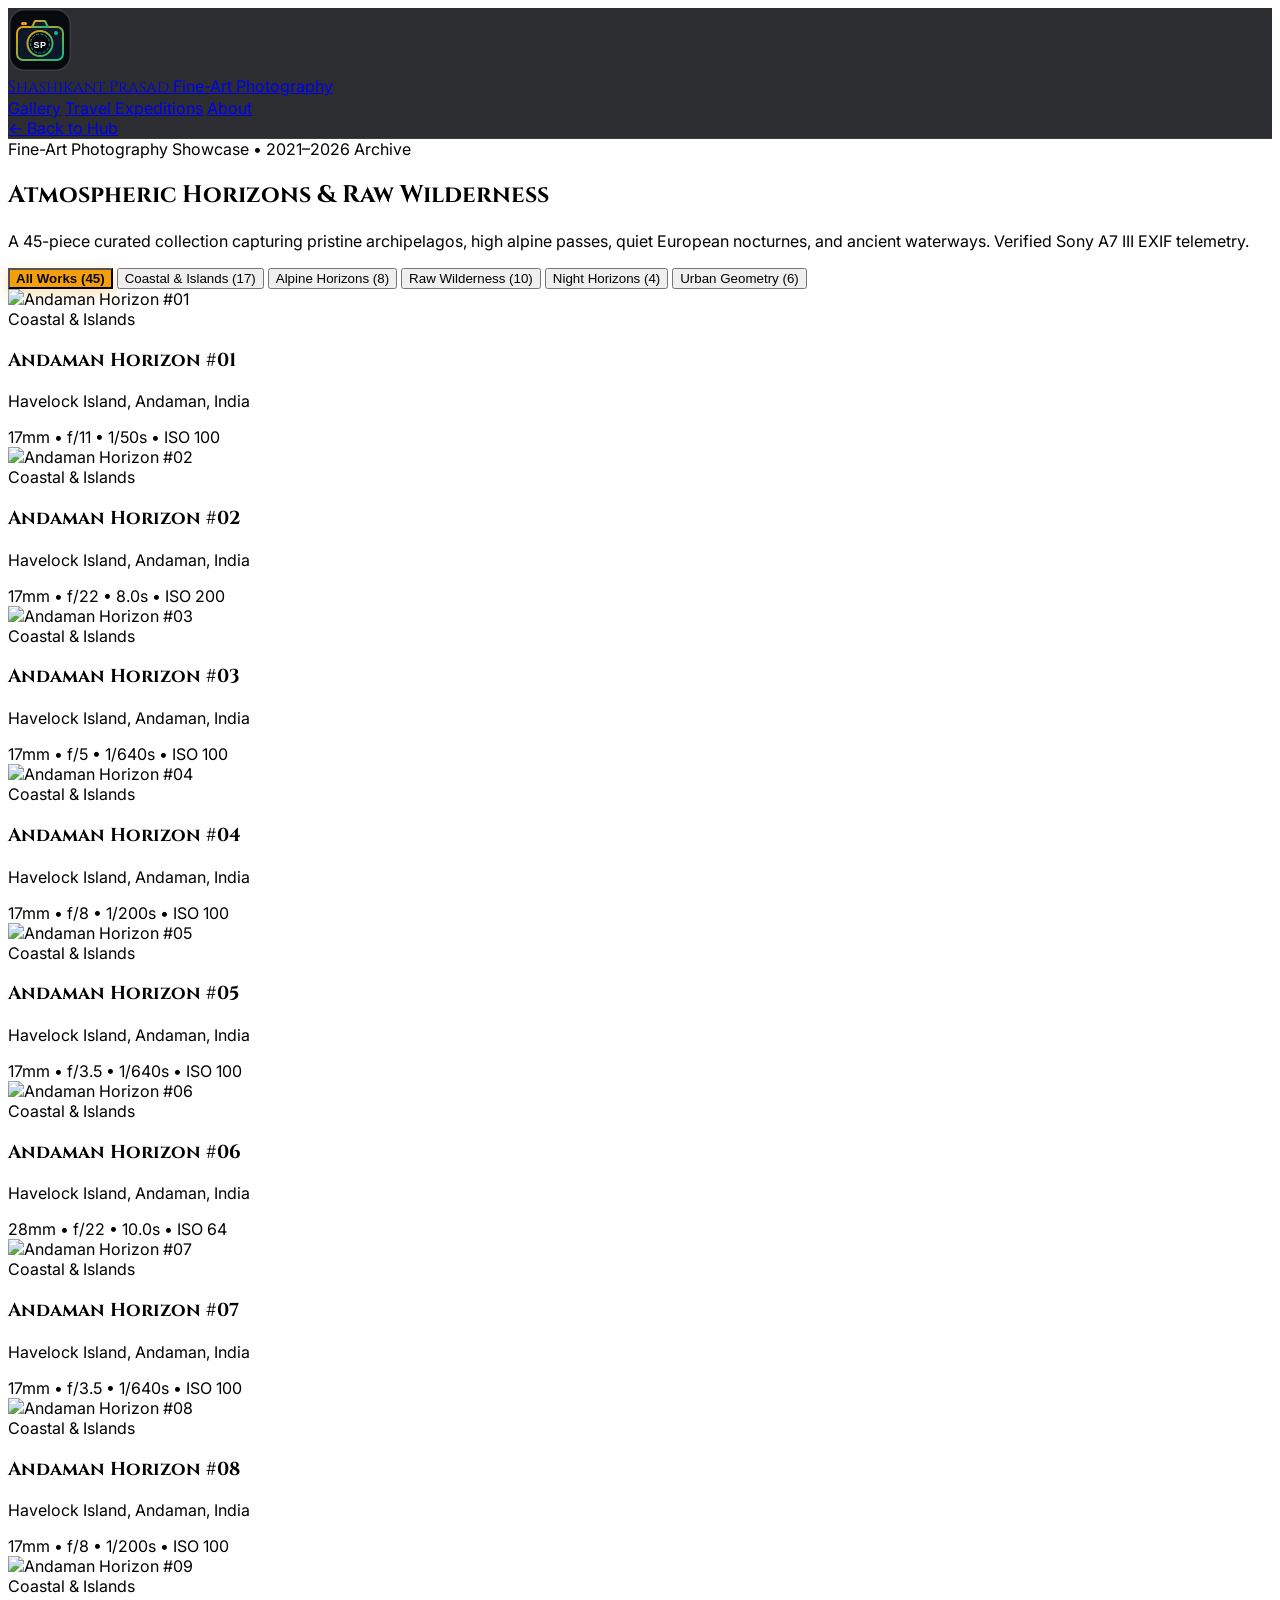
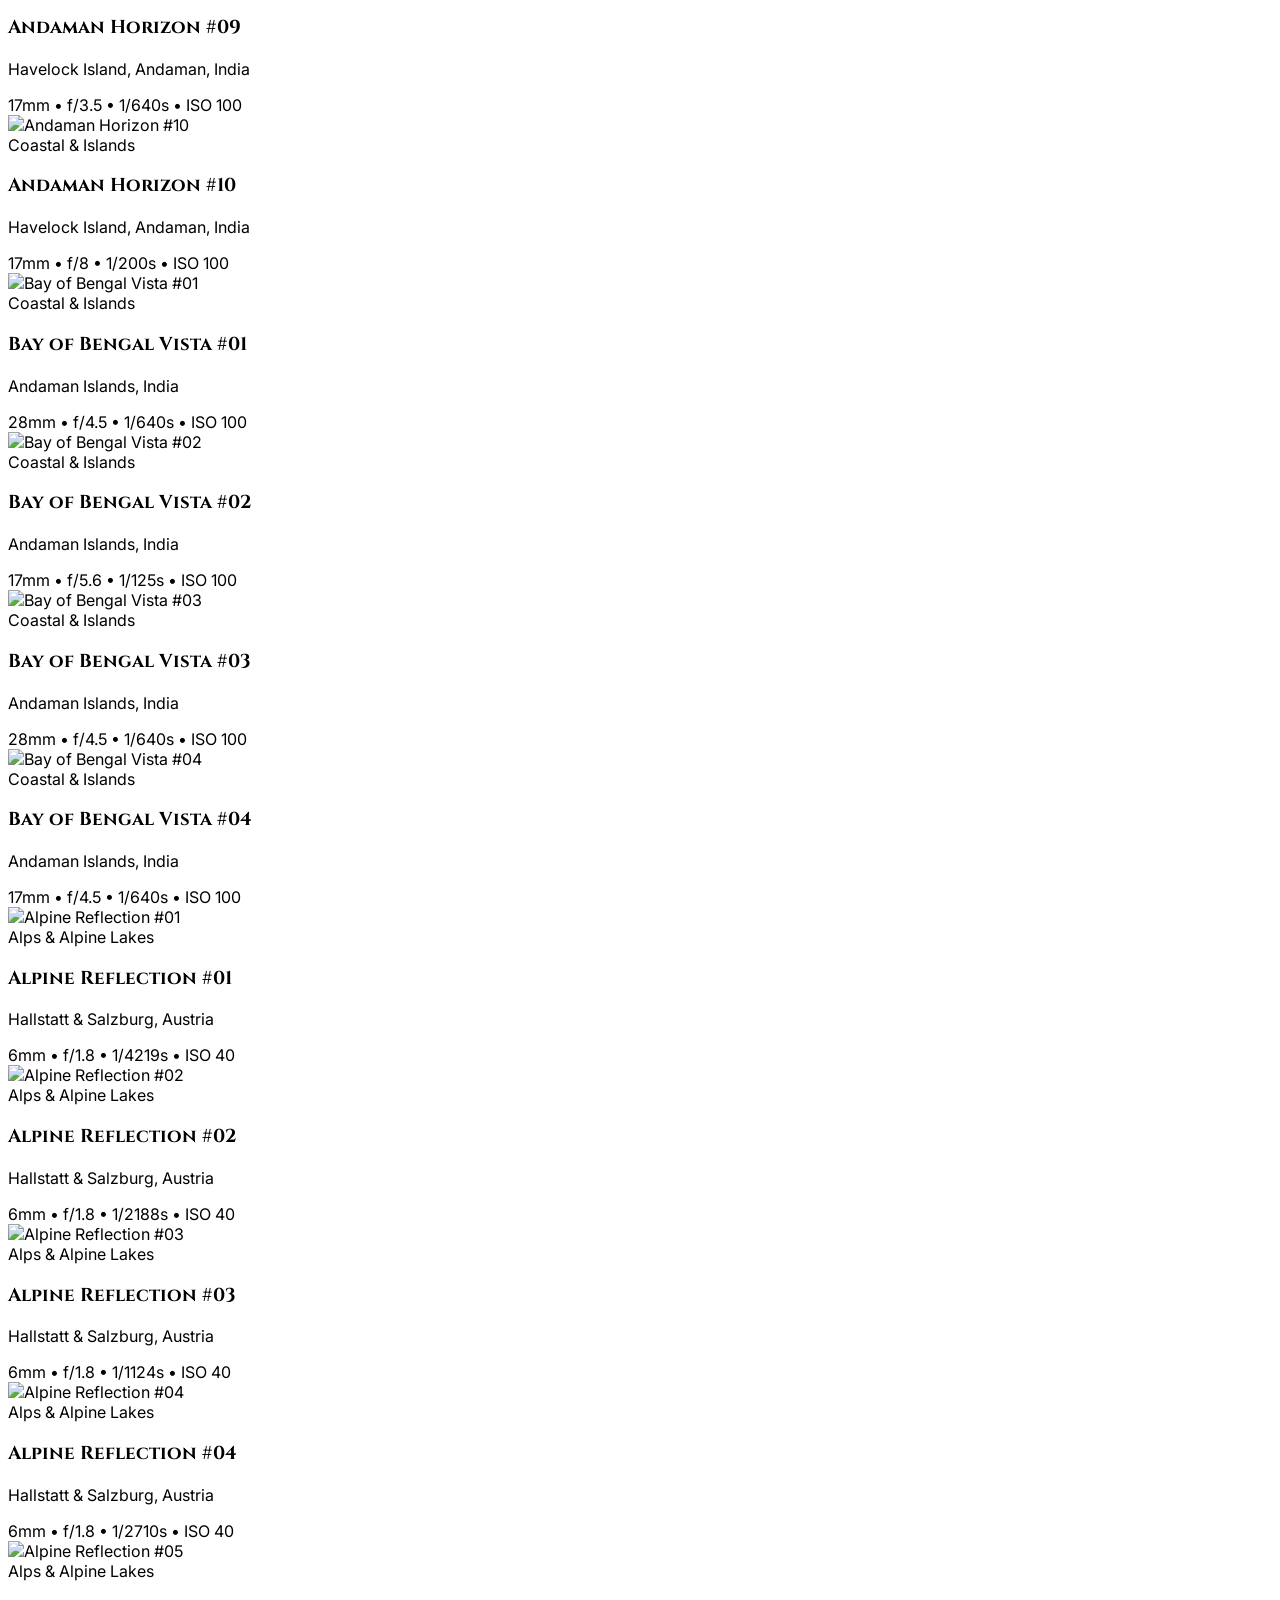
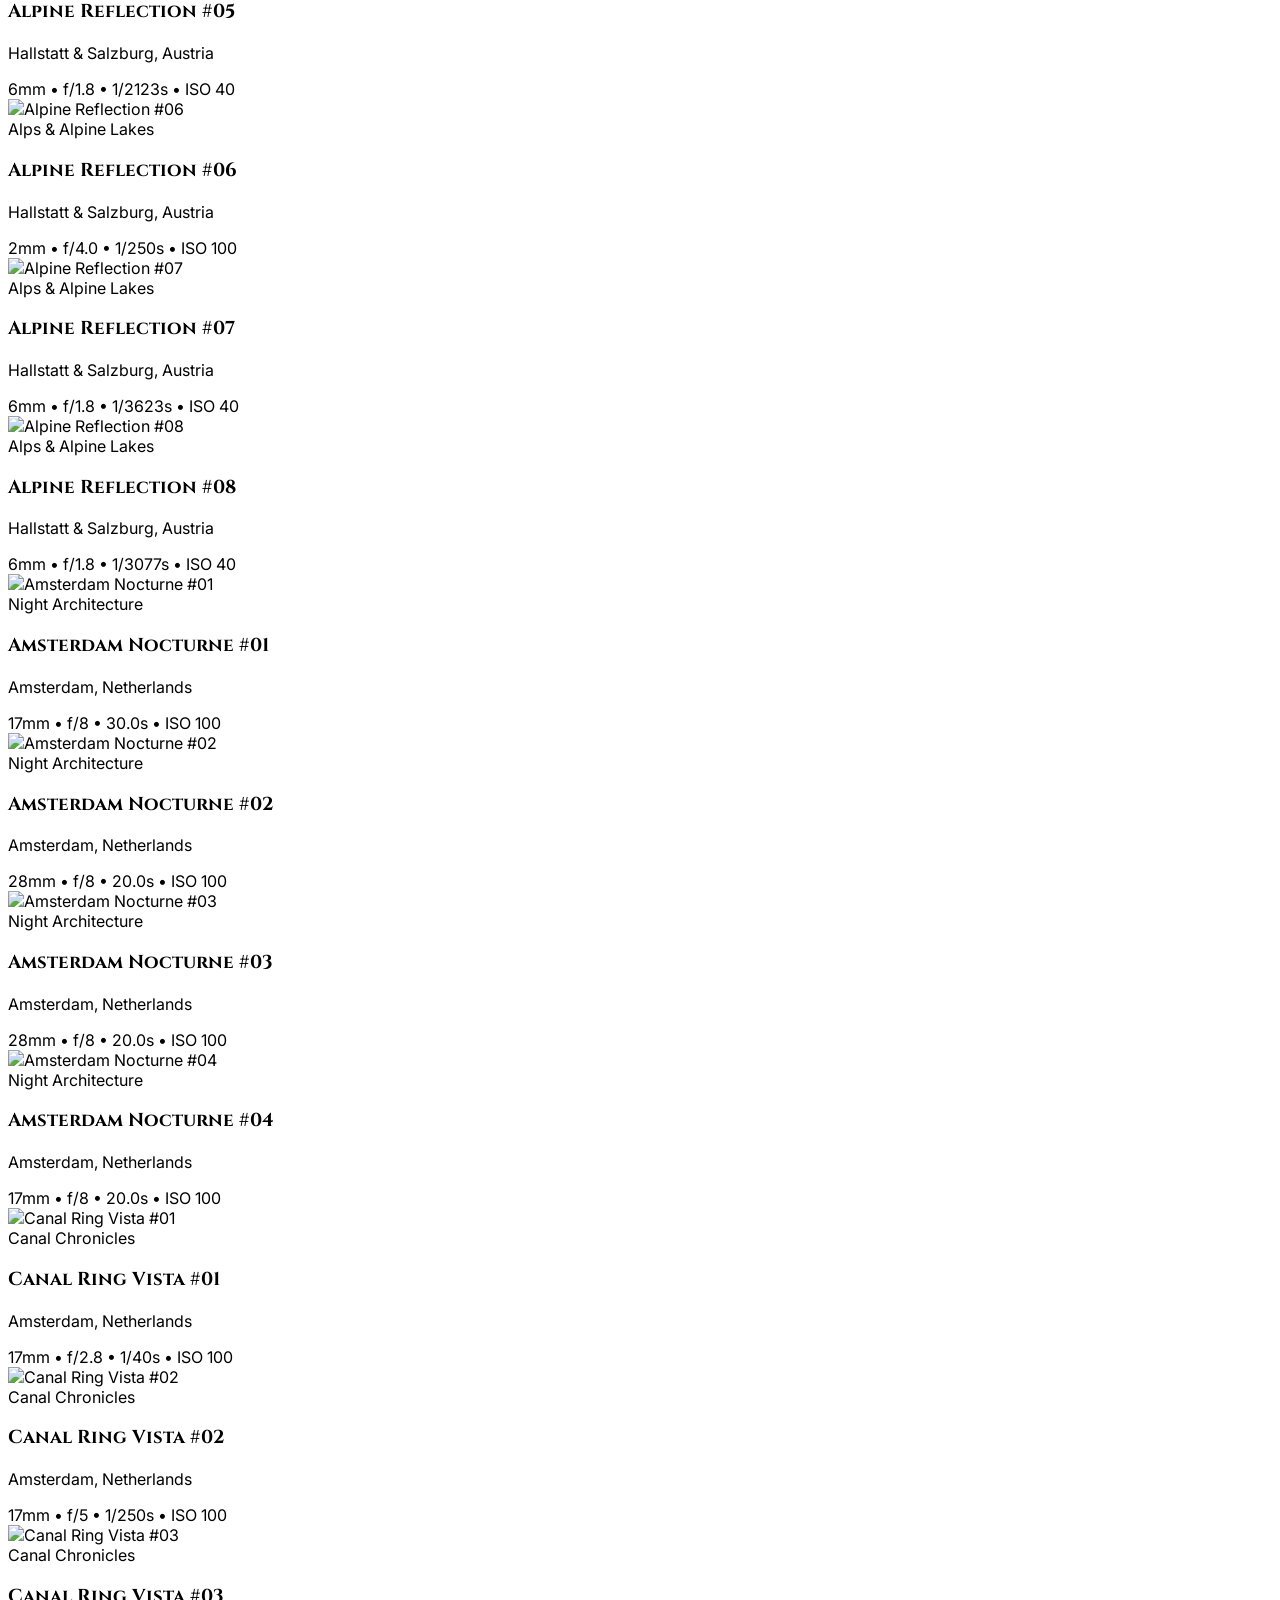
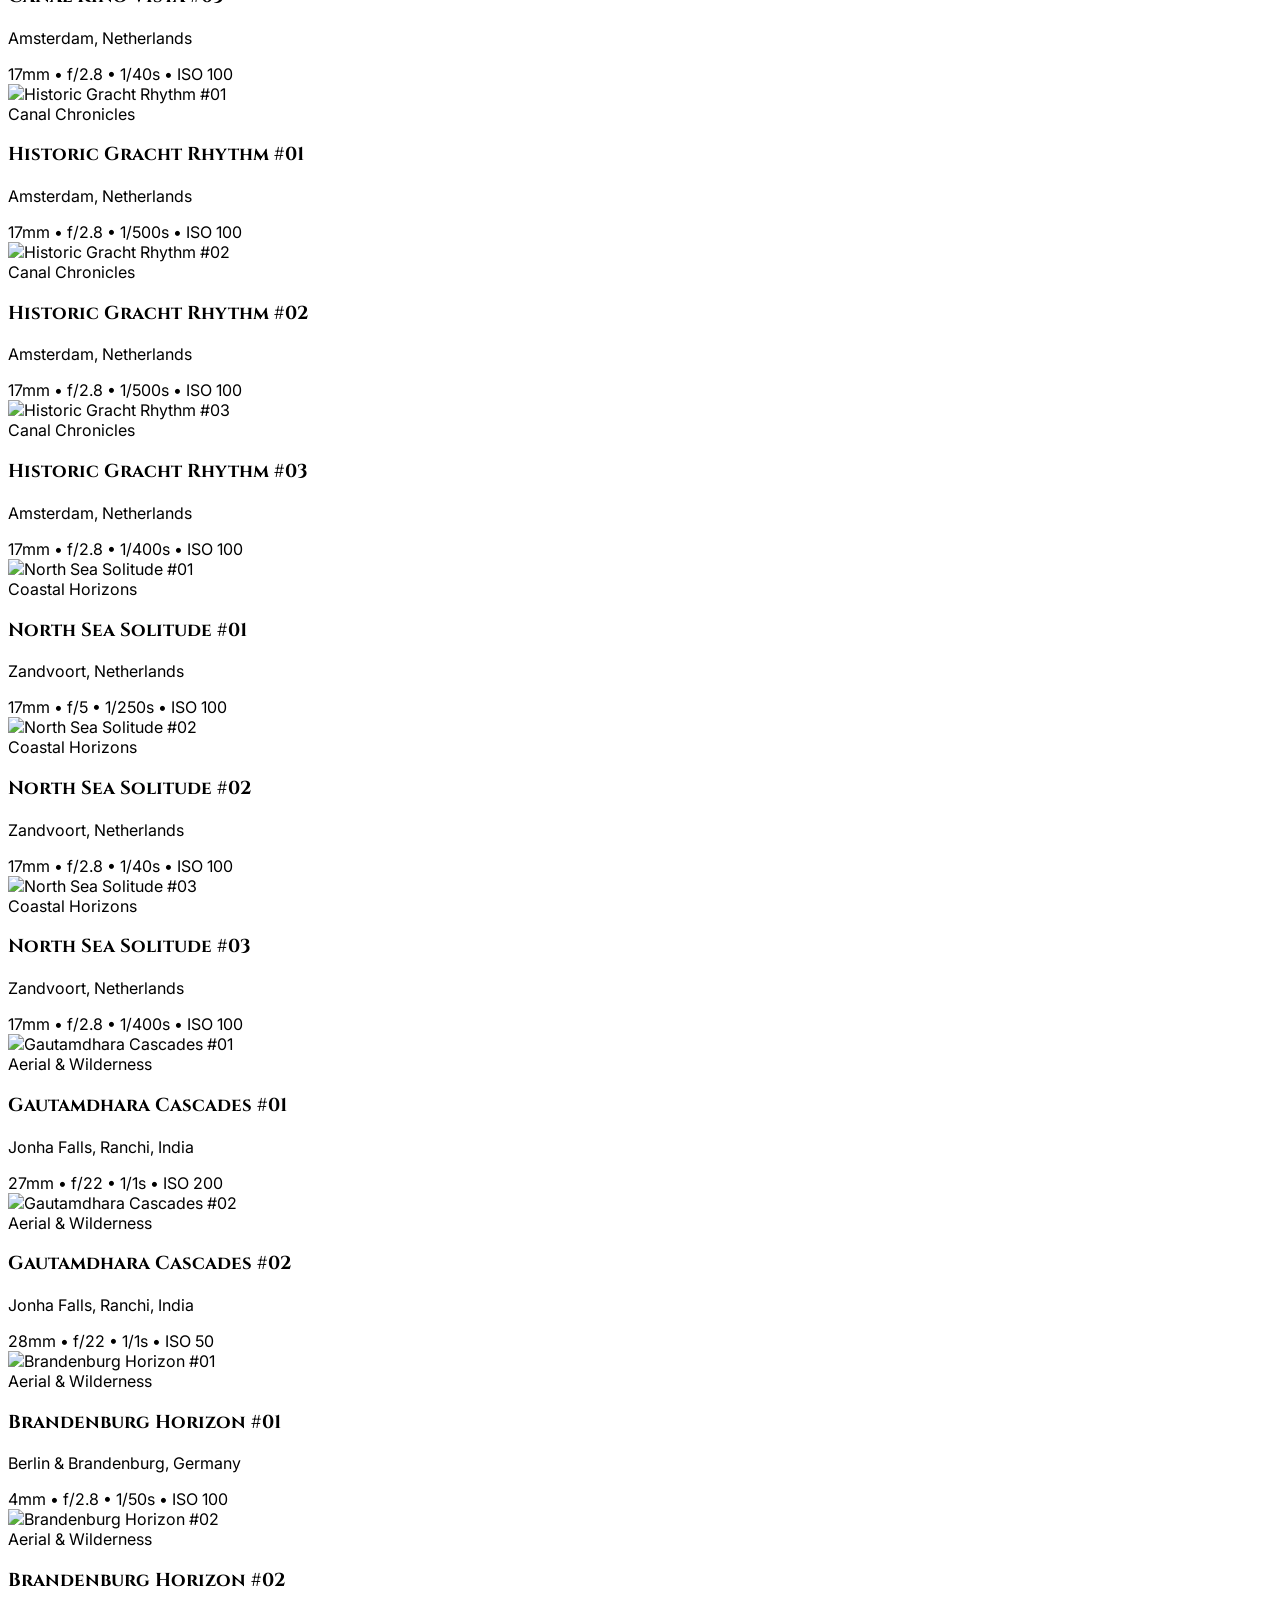
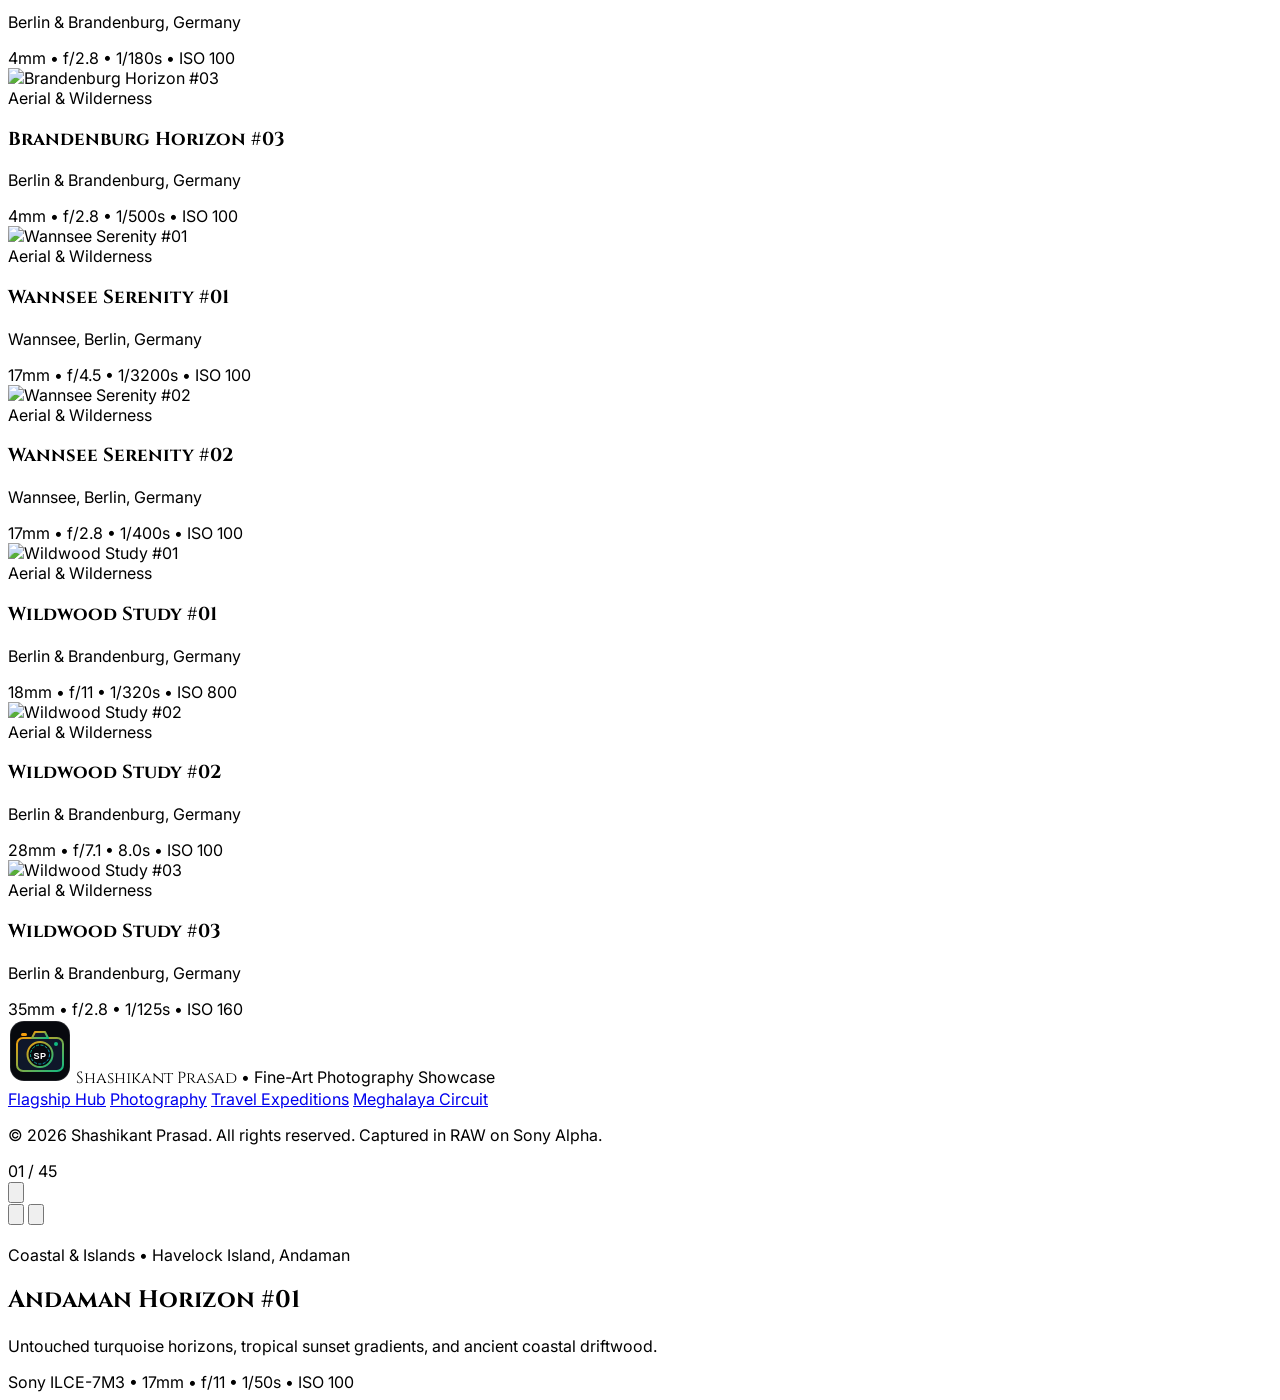
==== photography/index.html @ aea353ee "fix: scrub internal terminology and ensure root-relative image resolution with cache-busting" ====
<!DOCTYPE html>
<html lang="en" class="scroll-smooth">
<head>
  <meta charset="UTF-8">
  <base href="/">
  <meta name="viewport" content="width=device-width, initial-scale=1.0">
  <title>Fine-Art Photography Showcase — Shashikant Prasad</title>
  <meta name="description" content="Dedicated fine-art landscape, horizon and nocturnal photography gallery by Shashikant Prasad. 45 curated masterworks with verified Sony A7 III EXIF telemetry.">
  <script src="https://cdn.tailwindcss.com"></script>
  <link rel="icon" type="image/svg+xml" href="favicon.svg">
  <link rel="preconnect" href="https://fonts.googleapis.com">
  <link rel="preconnect" href="https://fonts.gstatic.com" crossorigin>
  <link href="https://fonts.googleapis.com/css2?family=Cinzel:wght@400;600;700&family=Inter:wght@300;400;500;600;700&display=swap" rel="stylesheet">
  <style>
    body { font-family: 'Inter', sans-serif; }
    .font-cinzel { font-family: 'Cinzel', serif; }
    .glass-nav {
      background: rgba(7, 9, 14, 0.85);
      backdrop-filter: blur(16px);
      -webkit-backdrop-filter: blur(16px);
      border-bottom: 1px solid rgba(255, 255, 255, 0.08);
    }
    .gallery-card {
      transition: all 0.4s cubic-bezier(0.16, 1, 0.3, 1);
    }
    .gallery-card:hover {
      transform: translateY(-4px);
    }
    .filter-btn.active {
      background-color: #f59e0b;
      color: #07090e;
      font-weight: 700;
      box-shadow: 0 4px 14px rgba(245, 158, 11, 0.35);
    }
  </style>
</head>
<body class="bg-[#07090e] text-slate-200 antialiased min-h-screen flex flex-col selection:bg-amber-500/20 selection:text-amber-300">

  <!-- Navigation -->
  <header class="fixed top-0 inset-x-0 z-50 glass-nav">
    <div class="max-w-7xl mx-auto px-6 h-20 flex items-center justify-between">
      <a href="/" class="flex items-center gap-3 group">
        <img src="favicon.svg" alt="SP Camera" class="w-9 h-9 rounded-lg shadow-sm border border-amber-500/40 group-hover:scale-105 transition-transform">
        <div class="flex flex-col">
          <span class="font-cinzel tracking-widest text-lg font-bold text-white uppercase group-hover:text-amber-400 transition-colors">Shashikant Prasad</span>
          <span class="text-[10px] tracking-[0.25em] text-amber-400/90 uppercase font-medium">Fine-Art Photography</span>
        </div>
      </a>

      <nav class="hidden md:flex items-center gap-8 text-sm font-medium tracking-wide">
        <a href="photography/#gallery-section" class="text-amber-400 hover:text-white transition-colors">Gallery</a>
        <a href="travel/" class="text-slate-400 hover:text-white transition-colors">Travel Expeditions</a>
        <a href="/#about" class="text-slate-400 hover:text-white transition-colors">About</a>
      </nav>

      <div class="flex items-center gap-3">
        <a href="/" class="inline-flex items-center px-4 py-2 rounded-full border border-slate-700 text-xs font-semibold uppercase tracking-wider text-slate-300 hover:bg-slate-800 hover:text-white transition-all">
          &larr; Back to Hub
        </a>
      </div>
    </div>
  </header>

  <!-- Hero Section -->
  <section class="relative pt-36 pb-16 px-6 max-w-7xl mx-auto text-center flex flex-col items-center">
    <div class="inline-flex items-center gap-2 px-3 py-1 rounded-full border border-amber-500/30 bg-amber-500/10 text-amber-400 text-xs font-medium tracking-widest uppercase mb-6">
      Fine-Art Photography Showcase &bull; 2021–2026 Archive
    </div>
    <h1 class="font-cinzel text-4xl sm:text-6xl font-bold tracking-tight text-white max-w-4xl leading-tight mb-6">
      Atmospheric Horizons &amp; Raw Wilderness
    </h1>
    <p class="text-slate-400 text-base sm:text-lg max-w-2xl mx-auto font-light leading-relaxed mb-10">
      A 45-piece curated collection capturing pristine archipelagos, high alpine passes, quiet European nocturnes, and ancient waterways. Verified Sony A7 III EXIF telemetry.
    </p>

    <!-- Filter Bar -->
    <div id="gallery-section" class="flex flex-wrap justify-center gap-2 mb-10">
      <button data-category="all" class="filter-btn active px-5 py-2.5 rounded-full text-xs font-semibold tracking-wider uppercase border border-slate-700 bg-white text-slate-900 shadow-md transition-all">
        All Works <span class="ml-1 opacity-75 font-normal">(45)</span>
      </button>
      <button data-category="coastal" class="filter-btn px-5 py-2.5 rounded-full text-xs font-semibold tracking-wider uppercase border border-slate-800 bg-slate-900/60 text-slate-300 hover:bg-slate-800 hover:text-white transition-all">
        Coastal &amp; Islands <span class="ml-1 opacity-75 font-normal">(17)</span>
      </button>
      <button data-category="alps" class="filter-btn px-5 py-2.5 rounded-full text-xs font-semibold tracking-wider uppercase border border-slate-800 bg-slate-900/60 text-slate-300 hover:bg-slate-800 hover:text-white transition-all">
        Alpine Horizons <span class="ml-1 opacity-75 font-normal">(8)</span>
      </button>
      <button data-category="wild" class="filter-btn px-5 py-2.5 rounded-full text-xs font-semibold tracking-wider uppercase border border-slate-800 bg-slate-900/60 text-slate-300 hover:bg-slate-800 hover:text-white transition-all">
        Raw Wilderness <span class="ml-1 opacity-75 font-normal">(10)</span>
      </button>
      <button data-category="night" class="filter-btn px-5 py-2.5 rounded-full text-xs font-semibold tracking-wider uppercase border border-slate-800 bg-slate-900/60 text-slate-300 hover:bg-slate-800 hover:text-white transition-all">
        Night Horizons <span class="ml-1 opacity-75 font-normal">(4)</span>
      </button>
      <button data-category="urban" class="filter-btn px-5 py-2.5 rounded-full text-xs font-semibold tracking-wider uppercase border border-slate-800 bg-slate-900/60 text-slate-300 hover:bg-slate-800 hover:text-white transition-all">
        Urban Geometry <span class="ml-1 opacity-75 font-normal">(6)</span>
      </button>
    </div>
  </section>

  <!-- Gallery Grid Section -->
  <main class="max-w-7xl mx-auto px-6 pb-28 flex-1 w-full">
    <div id="gallery-grid" class="grid grid-cols-1 sm:grid-cols-2 lg:grid-cols-3 gap-8">
      <!-- Injected dynamically by gallery.js -->
    </div>
  </main>

  <!-- Footer -->
  <footer class="border-t border-slate-900 bg-[#05070a] py-12 px-6 text-center text-xs text-slate-500">
    <div class="max-w-7xl mx-auto flex flex-col sm:flex-row items-center justify-between gap-6">
      <div class="flex items-center gap-3">
        <img src="favicon.svg" alt="SP Camera" class="w-6 h-6 rounded border border-amber-500/30">
        <span class="font-cinzel text-sm text-slate-300 uppercase tracking-widest font-semibold">Shashikant Prasad</span>
        <span class="text-slate-600">&bull;</span>
        <span class="text-amber-500/80 font-medium">Fine-Art Photography Showcase</span>
      </div>
      <div class="flex items-center gap-6 text-slate-400">
        <a href="/" class="hover:text-amber-400 transition-colors">Flagship Hub</a>
        <a href="photography/" class="text-amber-400 transition-colors">Photography</a>
        <a href="travel/" class="hover:text-emerald-400 transition-colors">Travel Expeditions</a>
        <a href="travel/meghalaya-blue-water-circuit.html" class="hover:text-emerald-400 transition-colors">Meghalaya Circuit</a>
      </div>
      <p>&copy; 2026 Shashikant Prasad. All rights reserved. Captured in RAW on Sony Alpha.</p>
    </div>
  </footer>

  <!-- Lightbox Modal -->
  <div id="lightbox-modal" class="fixed inset-0 z-50 hidden opacity-0 transition-opacity duration-300 flex items-center justify-center p-4 sm:p-8" role="dialog" aria-modal="true" aria-label="Photo Lightbox">
    <!-- Backdrop -->
    <div id="lightbox-backdrop" class="absolute inset-0 bg-[#04060a]/95 backdrop-blur-xl"></div>

    <!-- Content Container -->
    <div class="relative z-10 max-w-6xl w-full max-h-[92vh] flex flex-col items-center justify-between">
      
      <!-- Top Action Bar -->
      <div class="w-full flex items-center justify-between pb-4 border-b border-slate-800/60 mb-2">
        <div id="lightbox-counter" class="text-xs font-mono text-amber-400/90 tracking-widest uppercase">
          01 / 45
        </div>
        <div class="flex items-center gap-3">
          <button id="lightbox-close" class="p-2 rounded-full bg-slate-900 border border-slate-800 text-slate-300 hover:text-white hover:border-amber-500/50 transition-all" aria-label="Close modal">
            <svg class="w-5 h-5" fill="none" stroke="currentColor" viewBox="0 0 24 24"><path stroke-linecap="round" stroke-linejoin="round" stroke-width="2" d="M6 18L18 6M6 6l12 12"/></svg>
          </button>
        </div>
      </div>

      <!-- Navigation Arrows -->
      <button id="lightbox-prev" class="absolute left-2 top-1/2 -translate-y-1/2 p-3 rounded-full bg-slate-950/80 border border-slate-800 text-slate-300 hover:text-white hover:border-amber-500/50 hover:bg-slate-900 transition-all z-20" aria-label="Previous photo">
        <svg class="w-6 h-6" fill="none" stroke="currentColor" viewBox="0 0 24 24"><path stroke-linecap="round" stroke-linejoin="round" stroke-width="2" d="M15 19l-7-7 7-7"/></svg>
      </button>
      <button id="lightbox-next" class="absolute right-2 top-1/2 -translate-y-1/2 p-3 rounded-full bg-slate-950/80 border border-slate-800 text-slate-300 hover:text-white hover:border-amber-500/50 hover:bg-slate-900 transition-all z-20" aria-label="Next photo">
        <svg class="w-6 h-6" fill="none" stroke="currentColor" viewBox="0 0 24 24"><path stroke-linecap="round" stroke-linejoin="round" stroke-width="2" d="M9 5l7 7-7 7"/></svg>
      </button>

      <!-- Central Image Viewport -->
      <div class="relative flex-1 w-full flex items-center justify-center overflow-hidden my-auto py-2">
        <img id="lightbox-image" src="" alt="" class="max-h-[64vh] max-w-full object-contain rounded-xl shadow-2xl transition-all duration-300" />
      </div>

      <!-- Bottom Metadata Panel -->
      <div class="w-full mt-3 p-5 rounded-2xl bg-slate-950/90 border border-slate-800/80 backdrop-blur-md flex flex-col md:flex-row md:items-center justify-between gap-4">
        <div class="flex-1">
          <div class="flex items-center gap-3 mb-1">
            <span id="lightbox-category" class="text-[10px] font-semibold tracking-widest uppercase text-amber-400">Coastal &amp; Islands</span>
            <span class="text-slate-600">&bull;</span>
            <span id="lightbox-location" class="text-xs text-slate-400">Havelock Island, Andaman</span>
          </div>
          <h2 id="lightbox-title" class="font-cinzel text-xl text-white font-bold mb-1">Andaman Horizon #01</h2>
          <p id="lightbox-story" class="text-xs text-slate-400 font-light max-w-2xl leading-relaxed">Untouched turquoise horizons, tropical sunset gradients, and ancient coastal driftwood.</p>
        </div>
        
        <div class="flex items-center">
          <div id="lightbox-exif" class="px-4 py-2 rounded-lg bg-slate-900 border border-slate-800 text-xs font-mono text-slate-300 tracking-wider">
            Sony ILCE-7M3 &bull; 17mm &bull; f/11 &bull; 1/50s &bull; ISO 100
          </div>
        </div>
      </div>
    </div>
  </div>

  <!-- Scripts -->
  <script src="assets/js/gallery-data.js?v=20261012_02"></script>
  <script src="assets/js/gallery.js?v=20261012_02"></script>
</body>
</html>
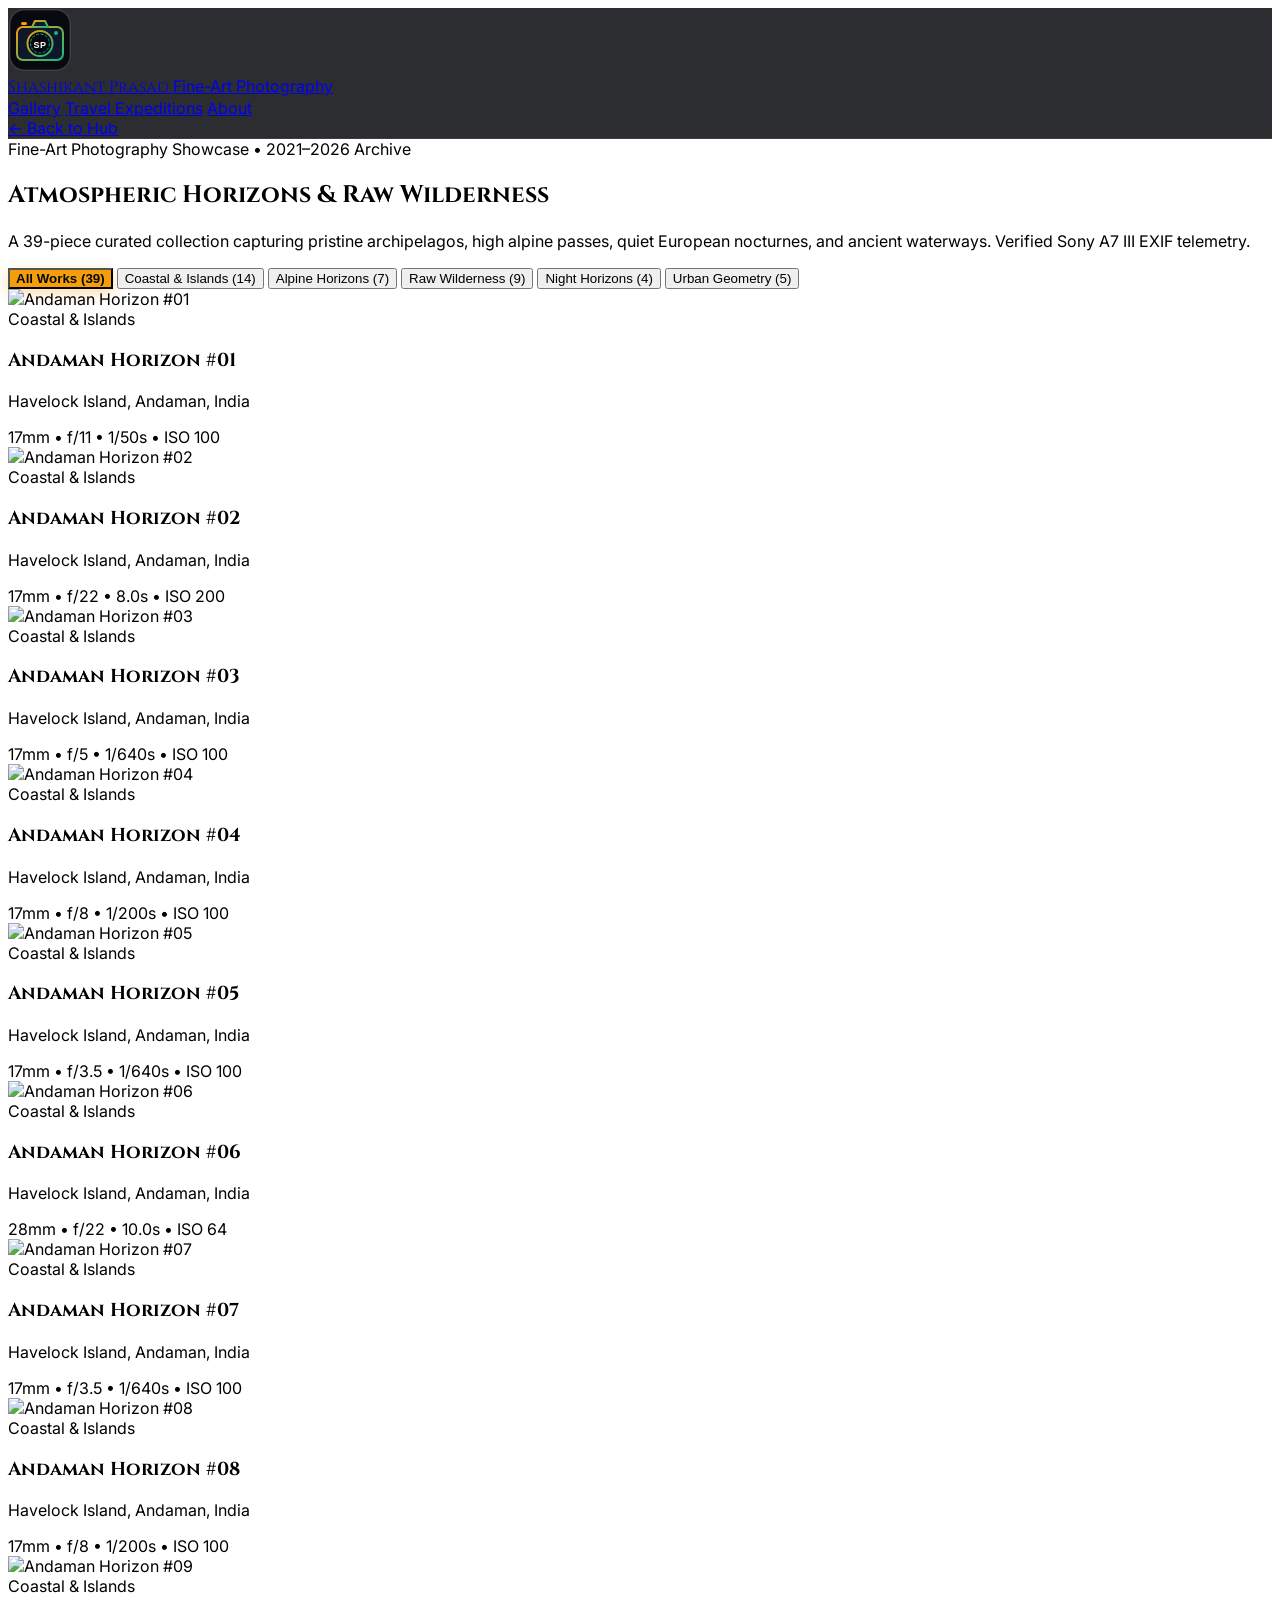
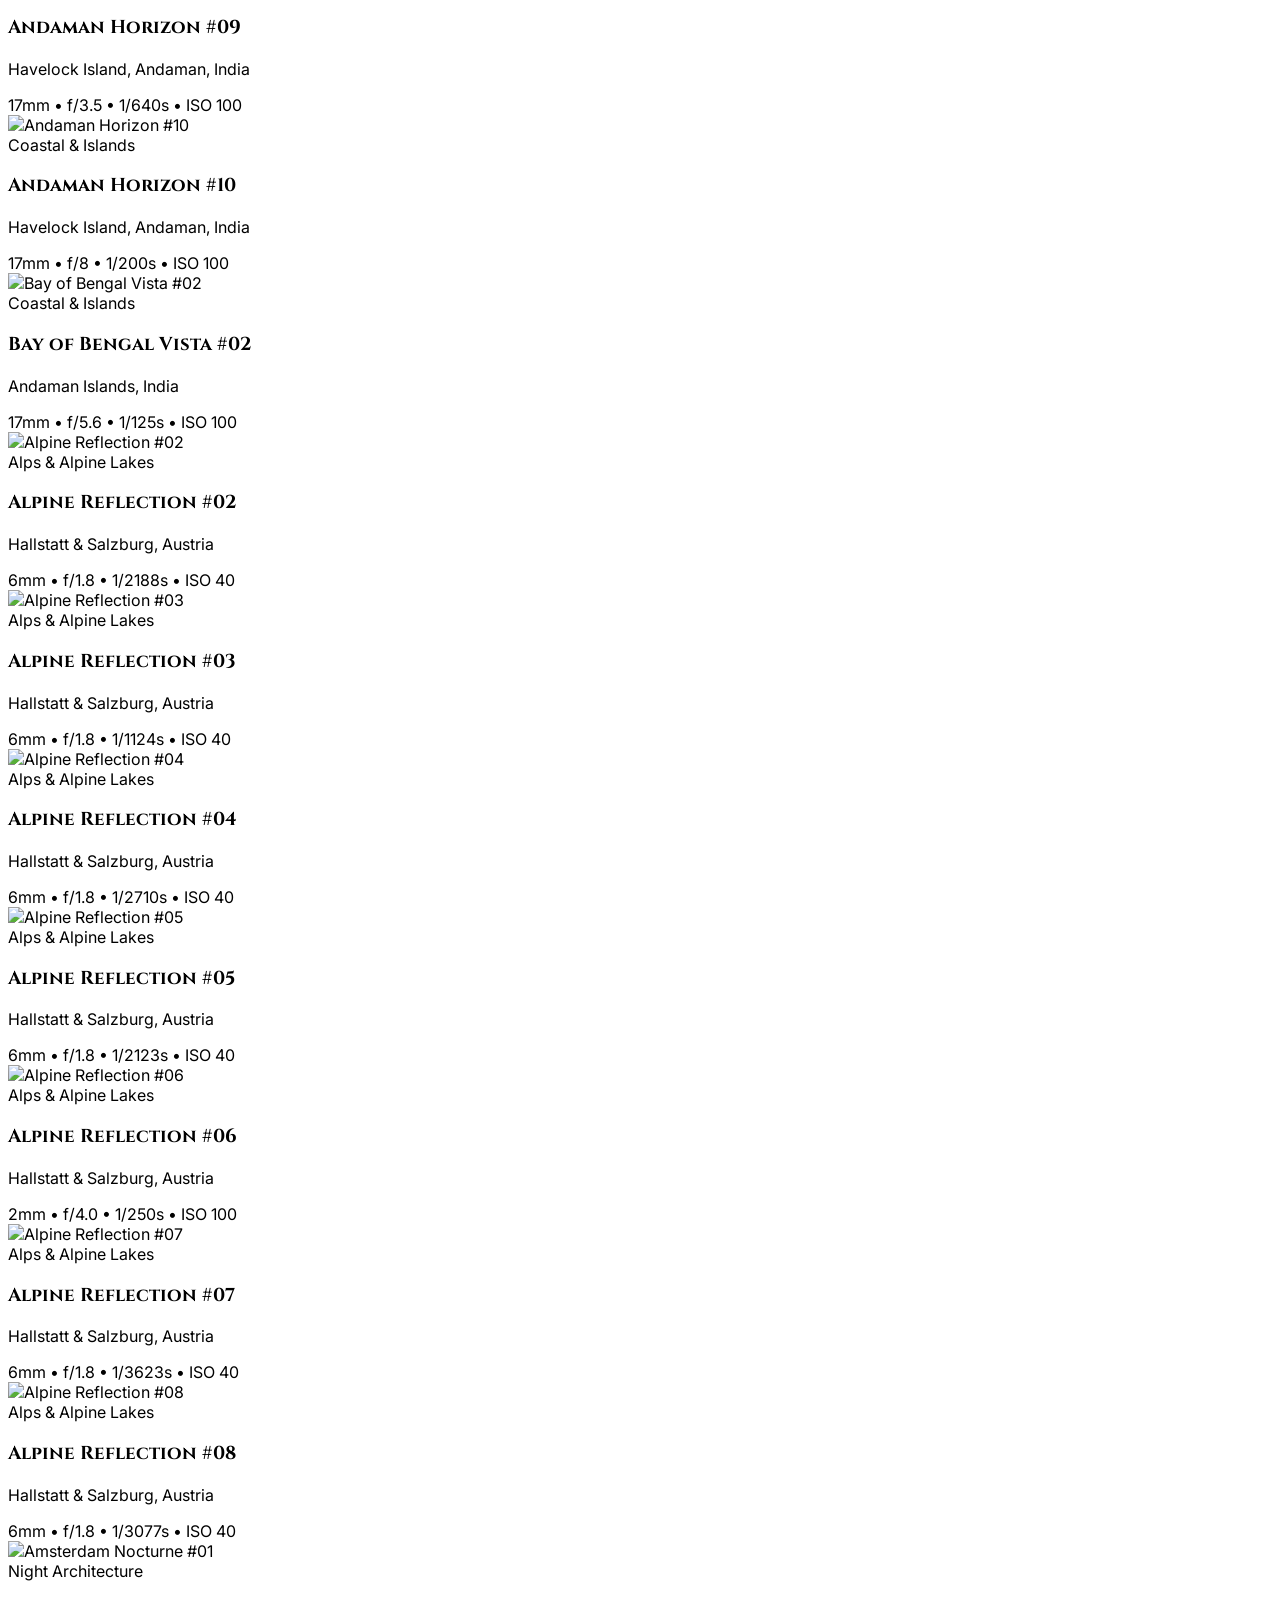
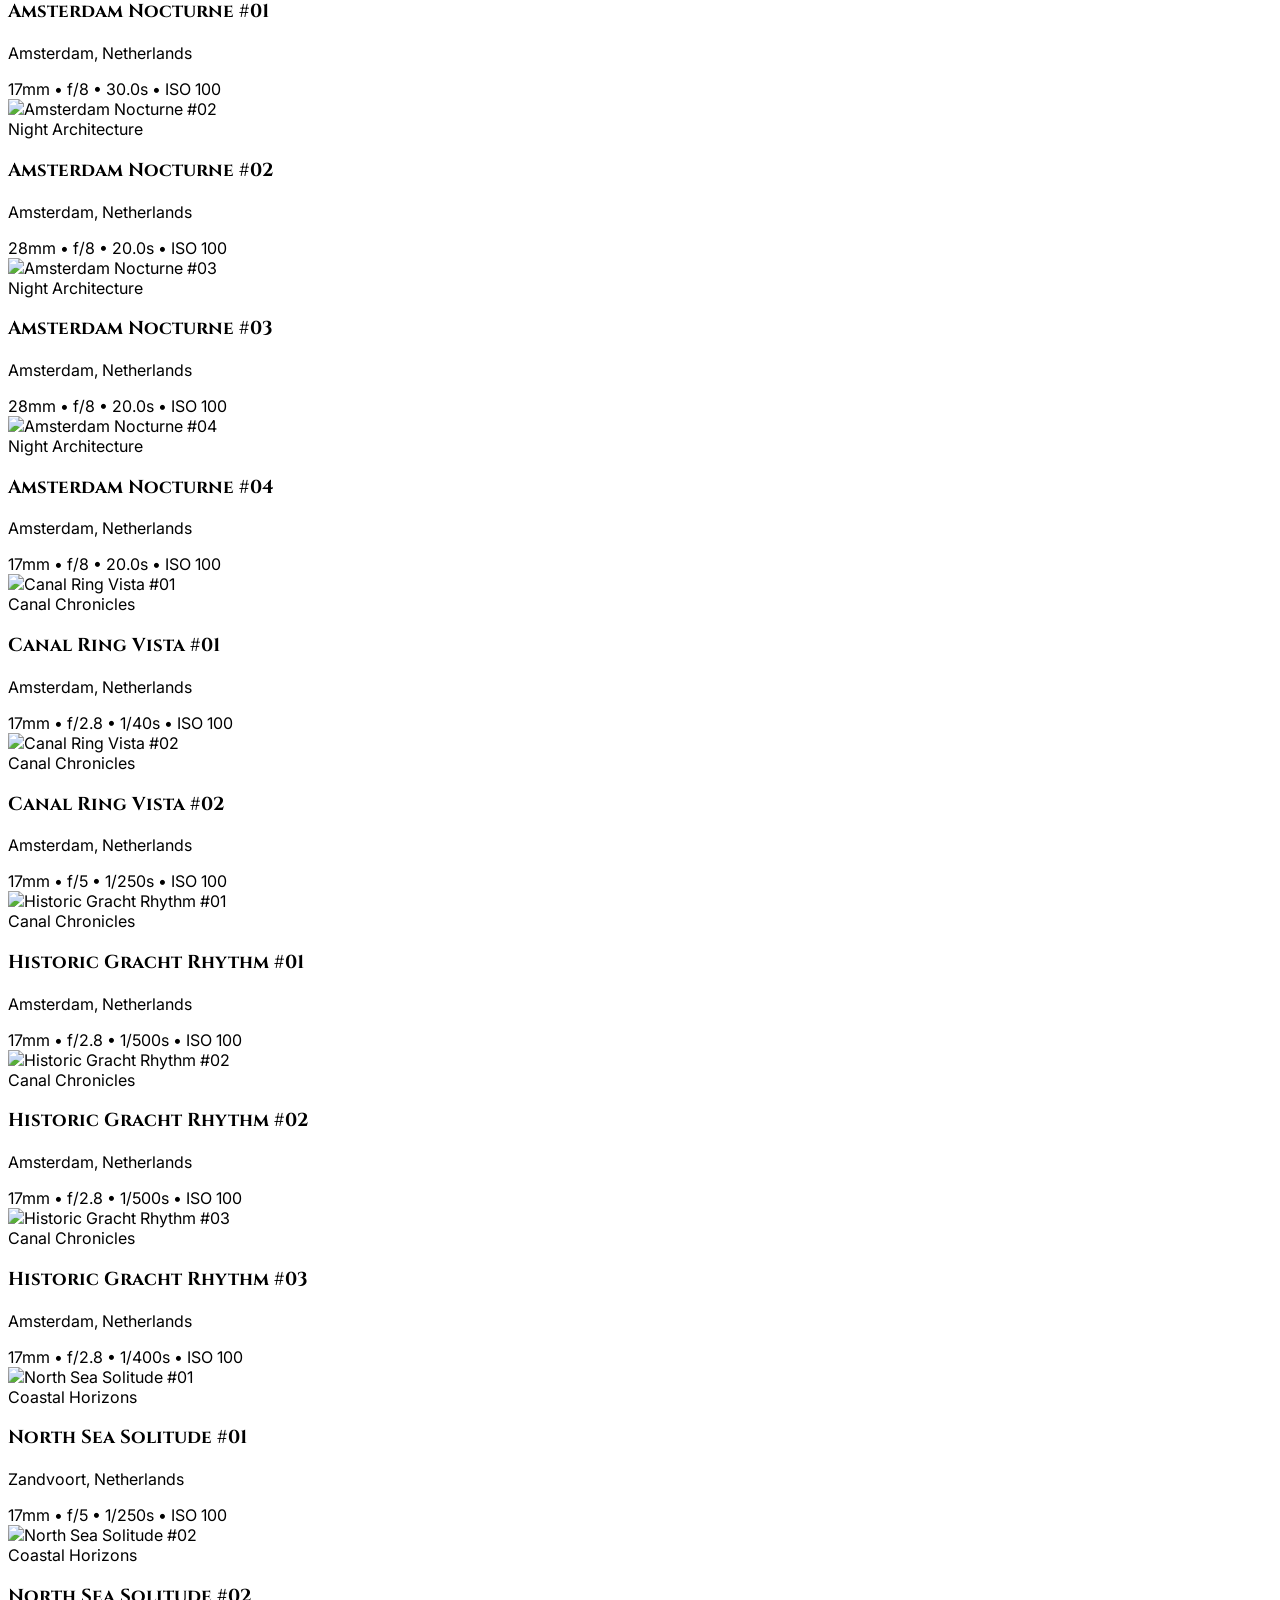
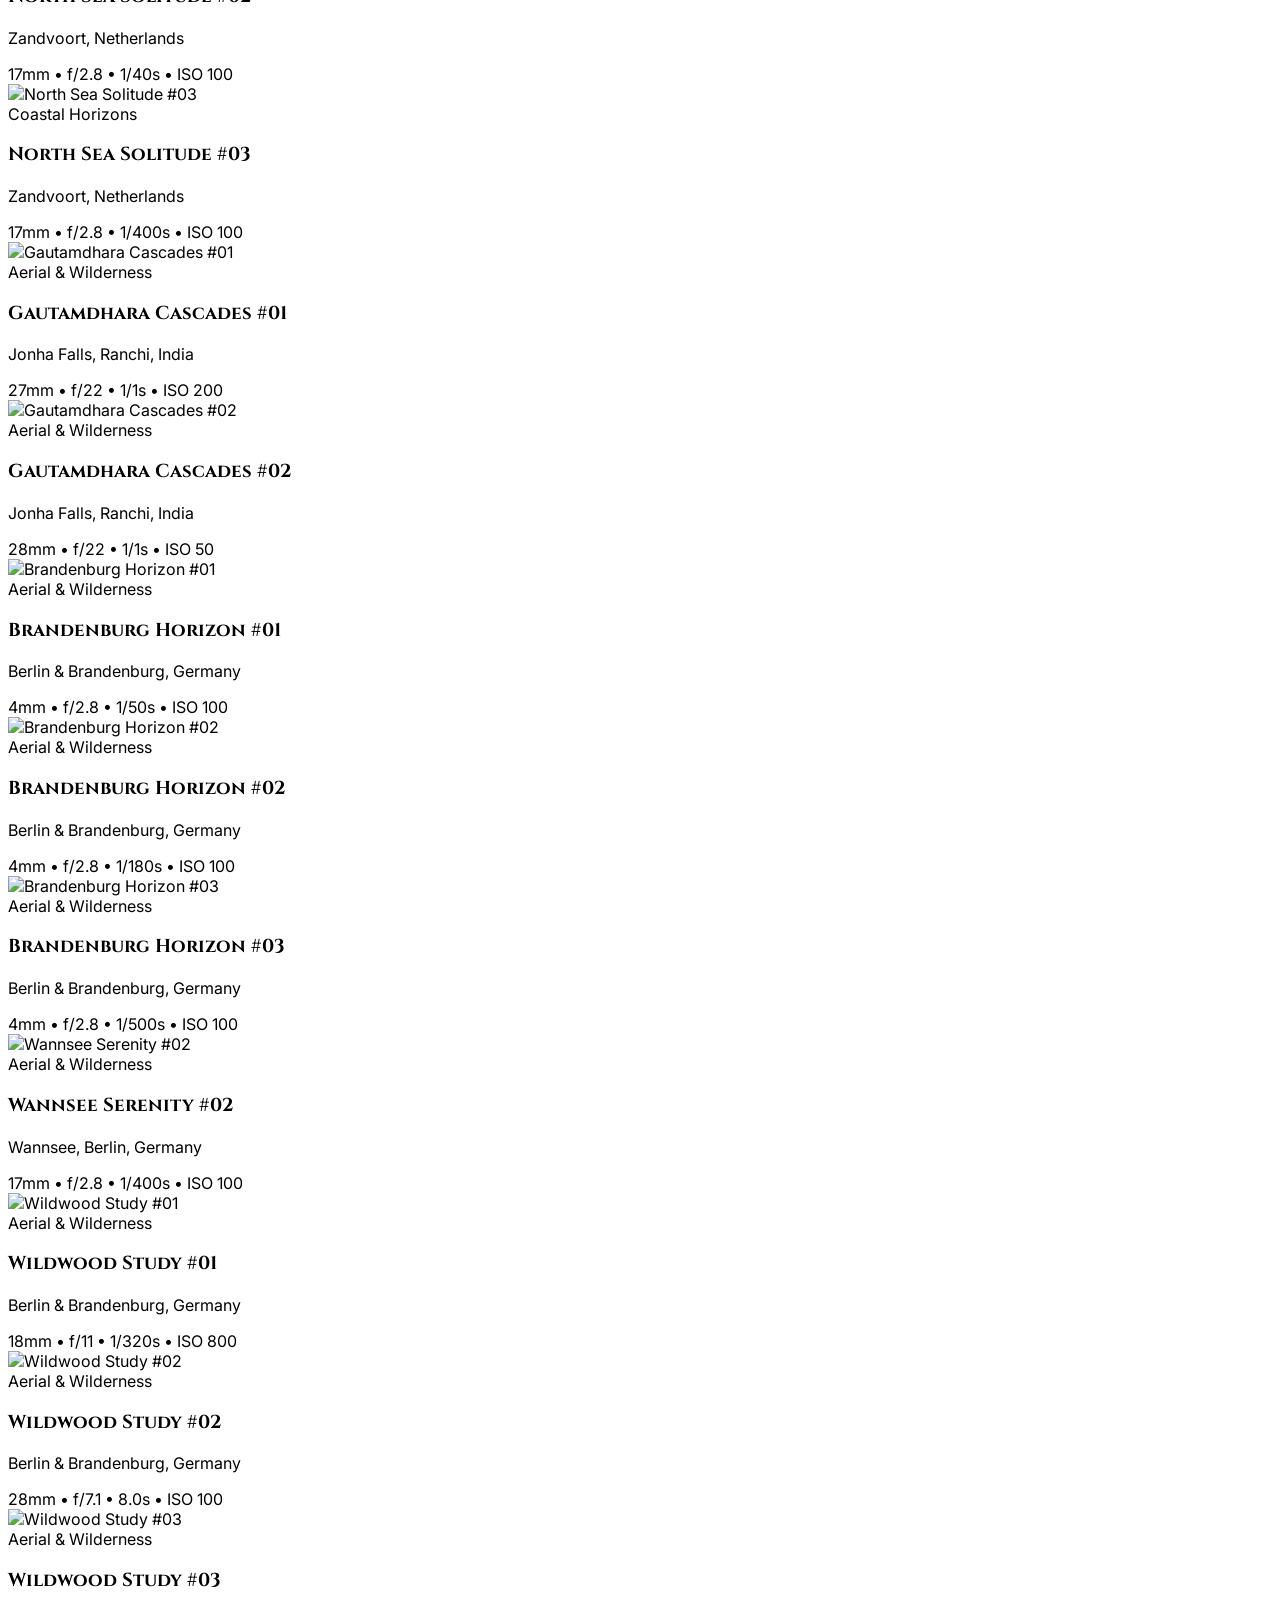
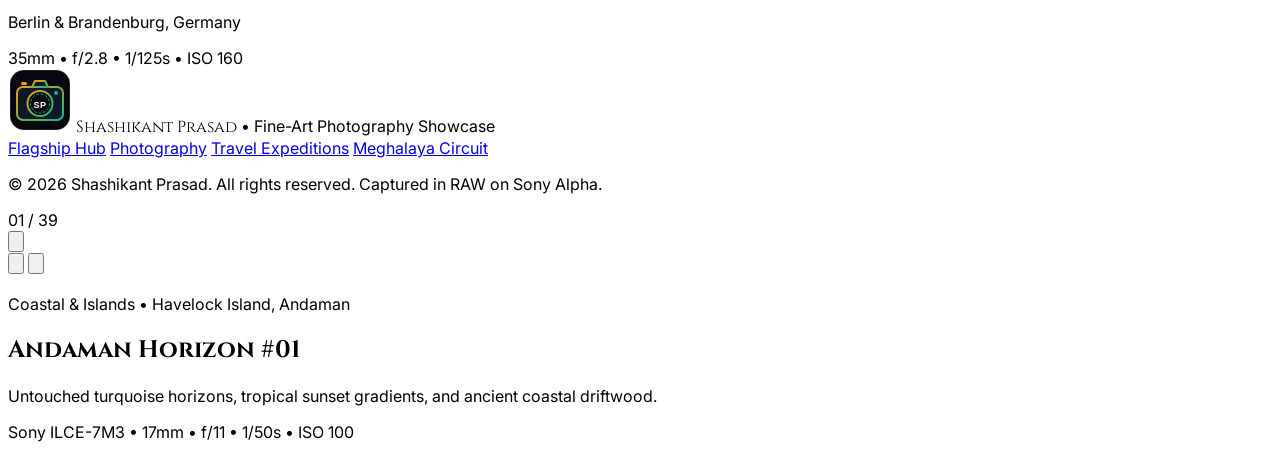
==== commit cf832567: "fix(gallery): prune misidentified photos and resolve lightbox opacity transition bug" ====
--- a/photography/index.html
+++ b/photography/index.html
@@ -5,7 +5,7 @@
   <base href="/">
   <meta name="viewport" content="width=device-width, initial-scale=1.0">
   <title>Fine-Art Photography Showcase — Shashikant Prasad</title>
-  <meta name="description" content="Dedicated fine-art landscape, horizon and nocturnal photography gallery by Shashikant Prasad. 45 curated masterworks with verified Sony A7 III EXIF telemetry.">
+  <meta name="description" content="Dedicated fine-art landscape, horizon and nocturnal photography gallery by Shashikant Prasad. 39 curated masterworks with verified Sony A7 III EXIF telemetry.">
   <script src="https://cdn.tailwindcss.com"></script>
   <link rel="icon" type="image/svg+xml" href="favicon.svg">
   <link rel="preconnect" href="https://fonts.googleapis.com">
@@ -70,28 +70,28 @@
       Atmospheric Horizons &amp; Raw Wilderness
     </h1>
     <p class="text-slate-400 text-base sm:text-lg max-w-2xl mx-auto font-light leading-relaxed mb-10">
-      A 45-piece curated collection capturing pristine archipelagos, high alpine passes, quiet European nocturnes, and ancient waterways. Verified Sony A7 III EXIF telemetry.
+      A 39-piece curated collection capturing pristine archipelagos, high alpine passes, quiet European nocturnes, and ancient waterways. Verified Sony A7 III EXIF telemetry.
     </p>
 
     <!-- Filter Bar -->
     <div id="gallery-section" class="flex flex-wrap justify-center gap-2 mb-10">
       <button data-category="all" class="filter-btn active px-5 py-2.5 rounded-full text-xs font-semibold tracking-wider uppercase border border-slate-700 bg-white text-slate-900 shadow-md transition-all">
-        All Works <span class="ml-1 opacity-75 font-normal">(45)</span>
+        All Works <span class="ml-1 opacity-75 font-normal">(39)</span>
       </button>
       <button data-category="coastal" class="filter-btn px-5 py-2.5 rounded-full text-xs font-semibold tracking-wider uppercase border border-slate-800 bg-slate-900/60 text-slate-300 hover:bg-slate-800 hover:text-white transition-all">
-        Coastal &amp; Islands <span class="ml-1 opacity-75 font-normal">(17)</span>
+        Coastal &amp; Islands <span class="ml-1 opacity-75 font-normal">(14)</span>
       </button>
       <button data-category="alps" class="filter-btn px-5 py-2.5 rounded-full text-xs font-semibold tracking-wider uppercase border border-slate-800 bg-slate-900/60 text-slate-300 hover:bg-slate-800 hover:text-white transition-all">
-        Alpine Horizons <span class="ml-1 opacity-75 font-normal">(8)</span>
+        Alpine Horizons <span class="ml-1 opacity-75 font-normal">(7)</span>
       </button>
       <button data-category="wild" class="filter-btn px-5 py-2.5 rounded-full text-xs font-semibold tracking-wider uppercase border border-slate-800 bg-slate-900/60 text-slate-300 hover:bg-slate-800 hover:text-white transition-all">
-        Raw Wilderness <span class="ml-1 opacity-75 font-normal">(10)</span>
+        Raw Wilderness <span class="ml-1 opacity-75 font-normal">(9)</span>
       </button>
       <button data-category="night" class="filter-btn px-5 py-2.5 rounded-full text-xs font-semibold tracking-wider uppercase border border-slate-800 bg-slate-900/60 text-slate-300 hover:bg-slate-800 hover:text-white transition-all">
         Night Horizons <span class="ml-1 opacity-75 font-normal">(4)</span>
       </button>
       <button data-category="urban" class="filter-btn px-5 py-2.5 rounded-full text-xs font-semibold tracking-wider uppercase border border-slate-800 bg-slate-900/60 text-slate-300 hover:bg-slate-800 hover:text-white transition-all">
-        Urban Geometry <span class="ml-1 opacity-75 font-normal">(6)</span>
+        Urban Geometry <span class="ml-1 opacity-75 font-normal">(5)</span>
       </button>
     </div>
   </section>
@@ -133,7 +133,7 @@
       <!-- Top Action Bar -->
       <div class="w-full flex items-center justify-between pb-4 border-b border-slate-800/60 mb-2">
         <div id="lightbox-counter" class="text-xs font-mono text-amber-400/90 tracking-widest uppercase">
-          01 / 45
+          01 / 39
         </div>
         <div class="flex items-center gap-3">
           <button id="lightbox-close" class="p-2 rounded-full bg-slate-900 border border-slate-800 text-slate-300 hover:text-white hover:border-amber-500/50 transition-all" aria-label="Close modal">
@@ -177,7 +177,7 @@
   </div>
 
   <!-- Scripts -->
-  <script src="assets/js/gallery-data.js?v=20261012_02"></script>
-  <script src="assets/js/gallery.js?v=20261012_02"></script>
+  <script src="assets/js/gallery-data.js?v=20261012_03"></script>
+  <script src="assets/js/gallery.js?v=20261012_03"></script>
 </body>
 </html>
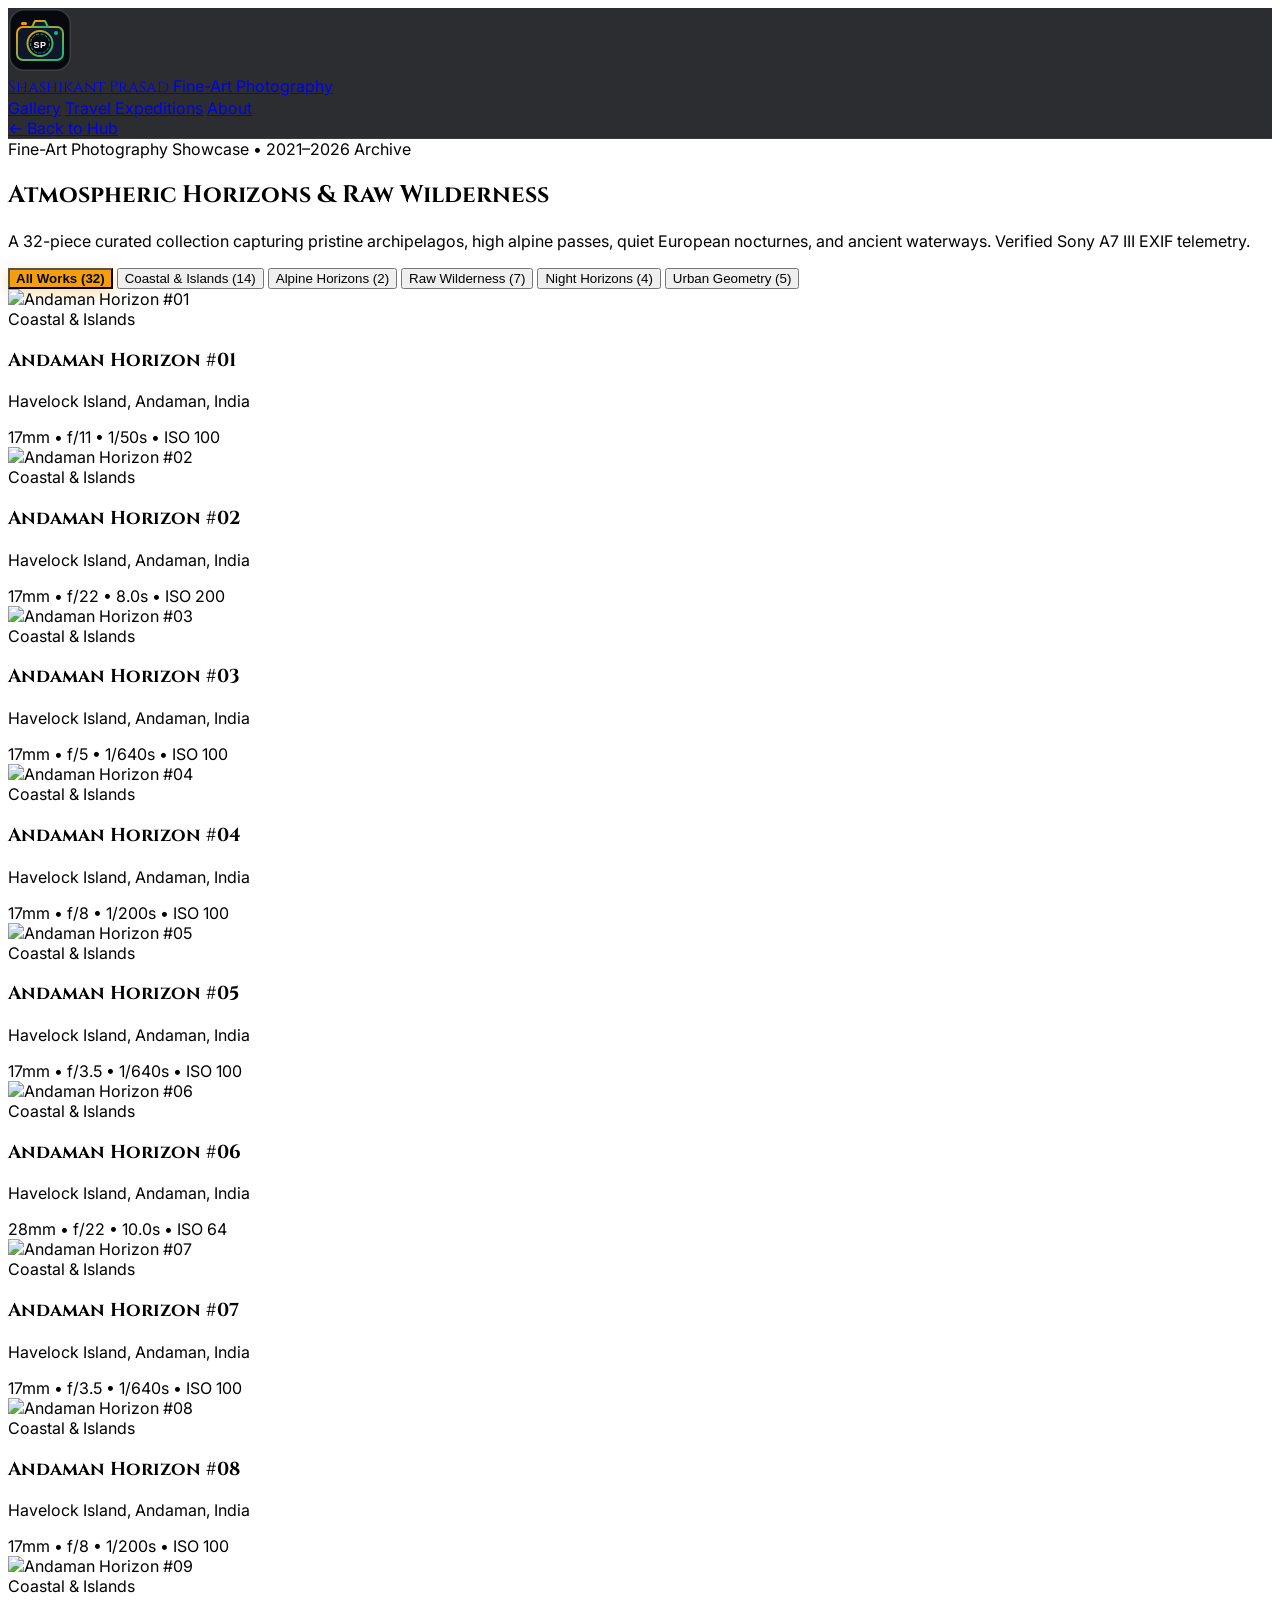
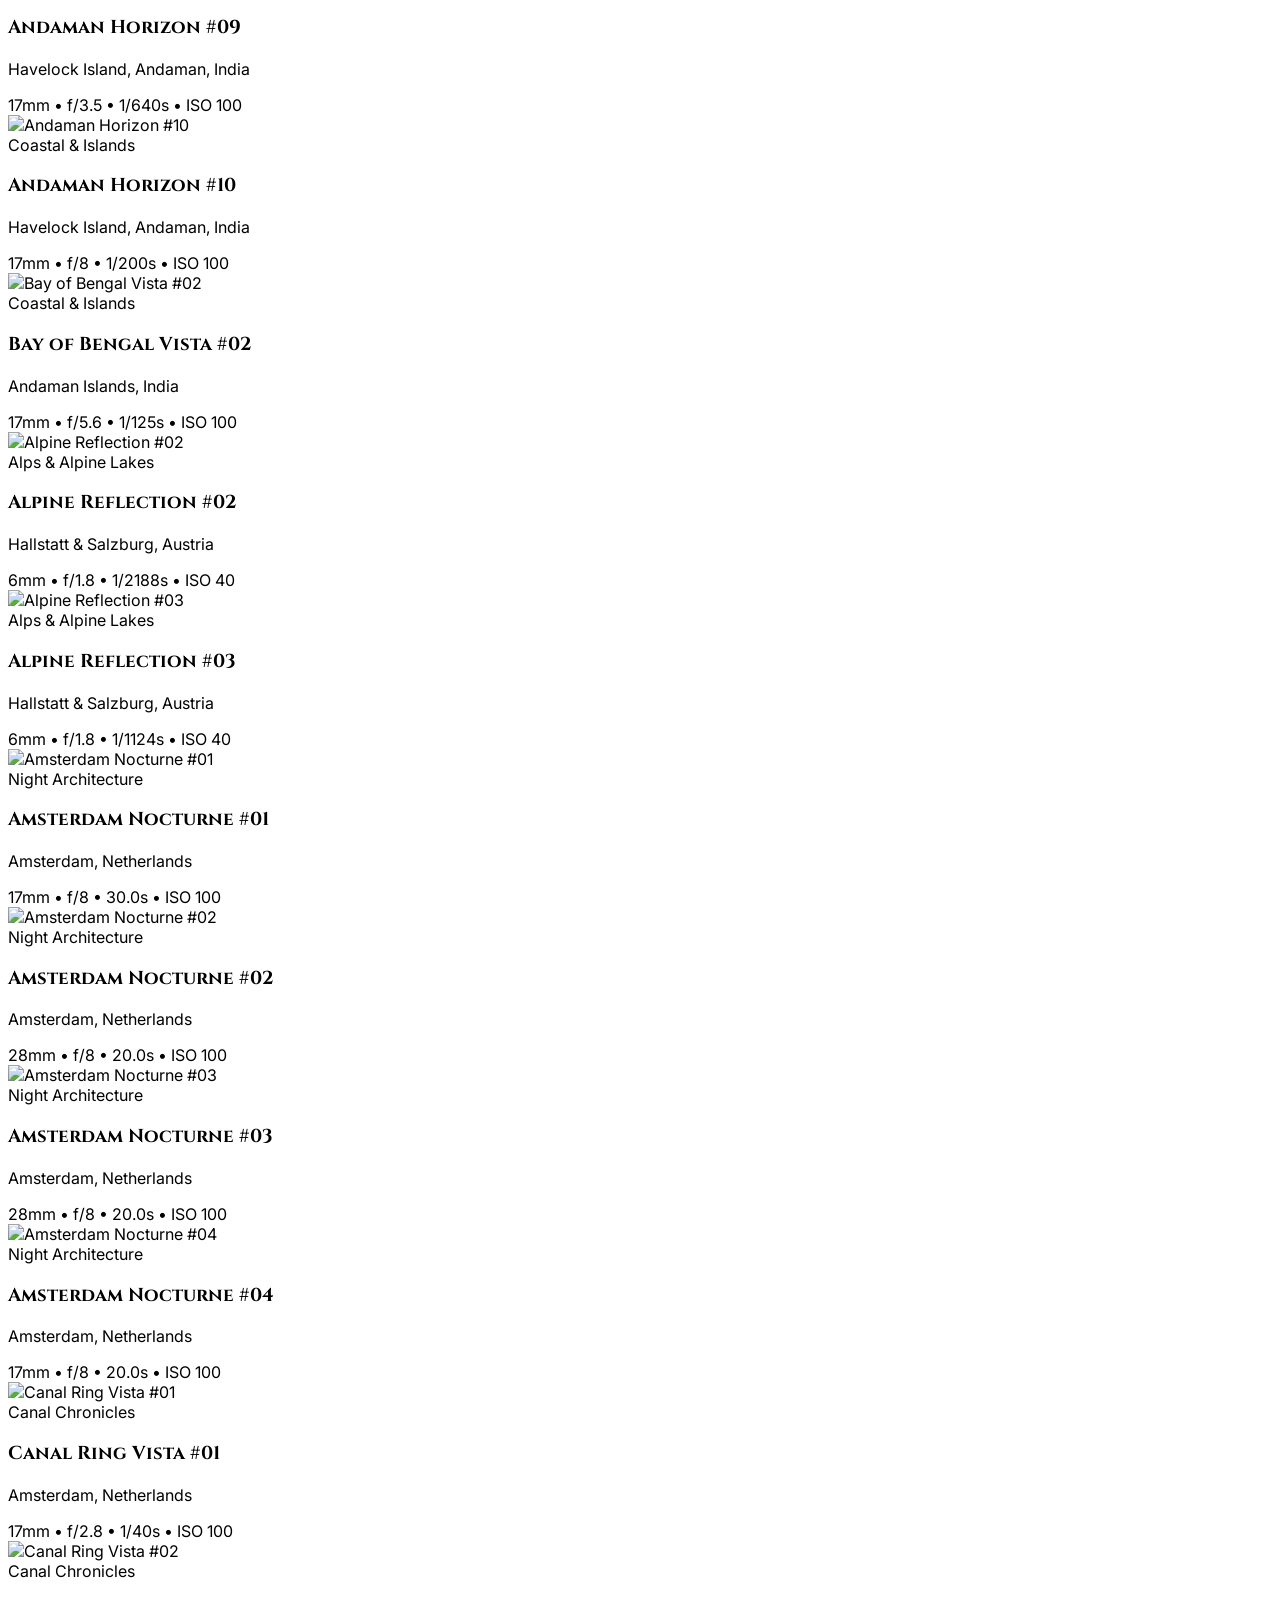
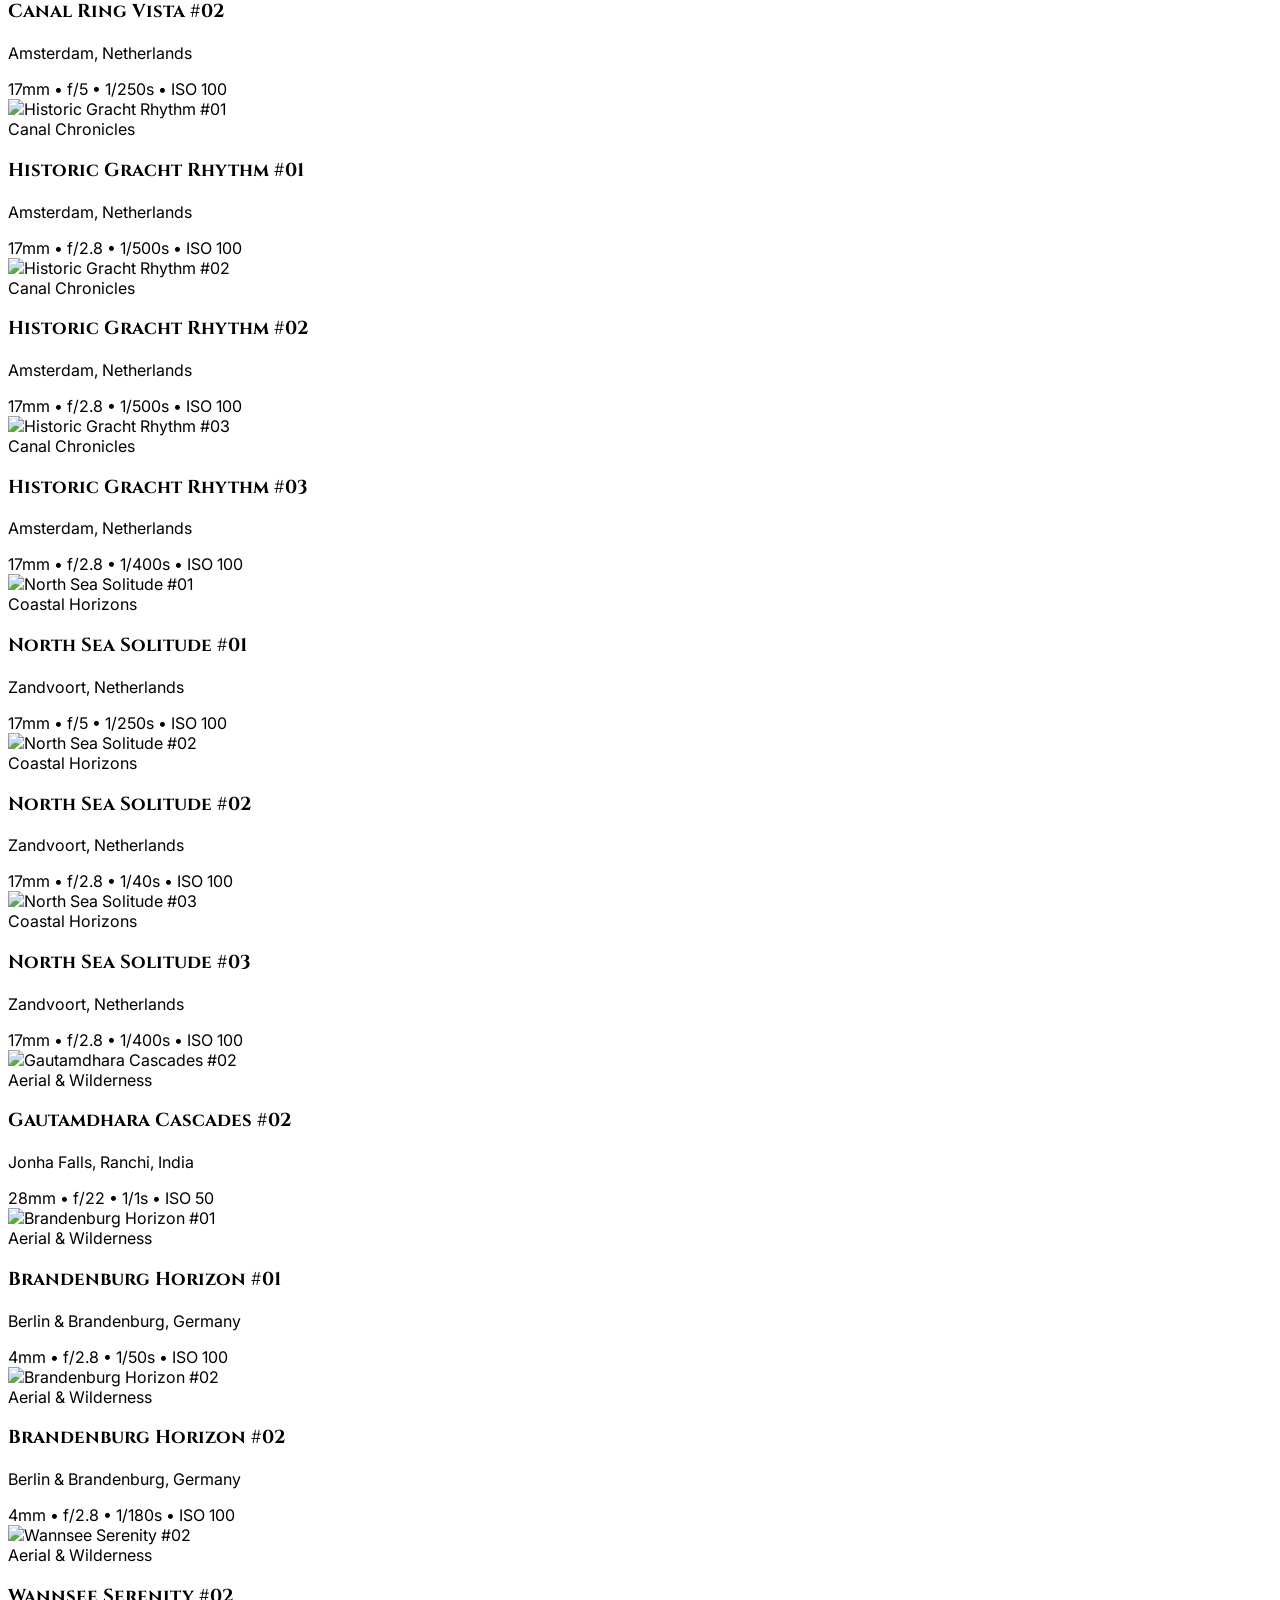
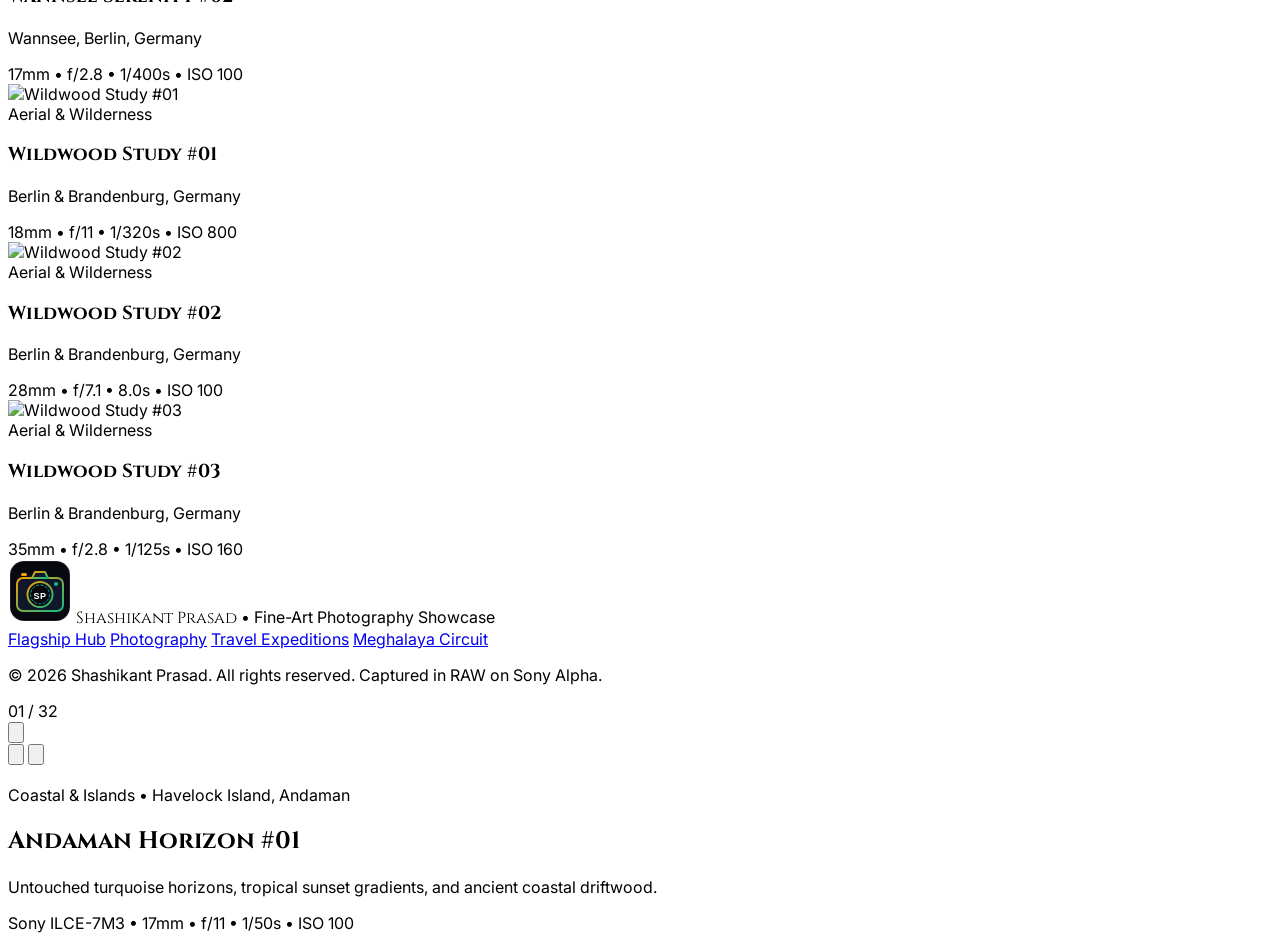
==== commit acc97b41: "fix(gallery): prune non-displayable alpine, cascade, and aerial photos" ====
--- a/photography/index.html
+++ b/photography/index.html
@@ -5,7 +5,7 @@
   <base href="/">
   <meta name="viewport" content="width=device-width, initial-scale=1.0">
   <title>Fine-Art Photography Showcase — Shashikant Prasad</title>
-  <meta name="description" content="Dedicated fine-art landscape, horizon and nocturnal photography gallery by Shashikant Prasad. 39 curated masterworks with verified Sony A7 III EXIF telemetry.">
+  <meta name="description" content="Dedicated fine-art landscape, horizon and nocturnal photography gallery by Shashikant Prasad. 32 curated masterworks with verified Sony A7 III EXIF telemetry.">
   <script src="https://cdn.tailwindcss.com"></script>
   <link rel="icon" type="image/svg+xml" href="favicon.svg">
   <link rel="preconnect" href="https://fonts.googleapis.com">
@@ -70,22 +70,22 @@
       Atmospheric Horizons &amp; Raw Wilderness
     </h1>
     <p class="text-slate-400 text-base sm:text-lg max-w-2xl mx-auto font-light leading-relaxed mb-10">
-      A 39-piece curated collection capturing pristine archipelagos, high alpine passes, quiet European nocturnes, and ancient waterways. Verified Sony A7 III EXIF telemetry.
+      A 32-piece curated collection capturing pristine archipelagos, high alpine passes, quiet European nocturnes, and ancient waterways. Verified Sony A7 III EXIF telemetry.
     </p>
 
     <!-- Filter Bar -->
     <div id="gallery-section" class="flex flex-wrap justify-center gap-2 mb-10">
       <button data-category="all" class="filter-btn active px-5 py-2.5 rounded-full text-xs font-semibold tracking-wider uppercase border border-slate-700 bg-white text-slate-900 shadow-md transition-all">
-        All Works <span class="ml-1 opacity-75 font-normal">(39)</span>
+        All Works <span class="ml-1 opacity-75 font-normal">(32)</span>
       </button>
       <button data-category="coastal" class="filter-btn px-5 py-2.5 rounded-full text-xs font-semibold tracking-wider uppercase border border-slate-800 bg-slate-900/60 text-slate-300 hover:bg-slate-800 hover:text-white transition-all">
         Coastal &amp; Islands <span class="ml-1 opacity-75 font-normal">(14)</span>
       </button>
       <button data-category="alps" class="filter-btn px-5 py-2.5 rounded-full text-xs font-semibold tracking-wider uppercase border border-slate-800 bg-slate-900/60 text-slate-300 hover:bg-slate-800 hover:text-white transition-all">
-        Alpine Horizons <span class="ml-1 opacity-75 font-normal">(7)</span>
+        Alpine Horizons <span class="ml-1 opacity-75 font-normal">(2)</span>
       </button>
       <button data-category="wild" class="filter-btn px-5 py-2.5 rounded-full text-xs font-semibold tracking-wider uppercase border border-slate-800 bg-slate-900/60 text-slate-300 hover:bg-slate-800 hover:text-white transition-all">
-        Raw Wilderness <span class="ml-1 opacity-75 font-normal">(9)</span>
+        Raw Wilderness <span class="ml-1 opacity-75 font-normal">(7)</span>
       </button>
       <button data-category="night" class="filter-btn px-5 py-2.5 rounded-full text-xs font-semibold tracking-wider uppercase border border-slate-800 bg-slate-900/60 text-slate-300 hover:bg-slate-800 hover:text-white transition-all">
         Night Horizons <span class="ml-1 opacity-75 font-normal">(4)</span>
@@ -133,7 +133,7 @@
       <!-- Top Action Bar -->
       <div class="w-full flex items-center justify-between pb-4 border-b border-slate-800/60 mb-2">
         <div id="lightbox-counter" class="text-xs font-mono text-amber-400/90 tracking-widest uppercase">
-          01 / 39
+          01 / 32
         </div>
         <div class="flex items-center gap-3">
           <button id="lightbox-close" class="p-2 rounded-full bg-slate-900 border border-slate-800 text-slate-300 hover:text-white hover:border-amber-500/50 transition-all" aria-label="Close modal">
@@ -177,7 +177,7 @@
   </div>
 
   <!-- Scripts -->
-  <script src="assets/js/gallery-data.js?v=20261012_03"></script>
-  <script src="assets/js/gallery.js?v=20261012_03"></script>
+  <script src="assets/js/gallery-data.js?v=20261012_06"></script>
+  <script src="assets/js/gallery.js?v=20261012_06"></script>
 </body>
 </html>
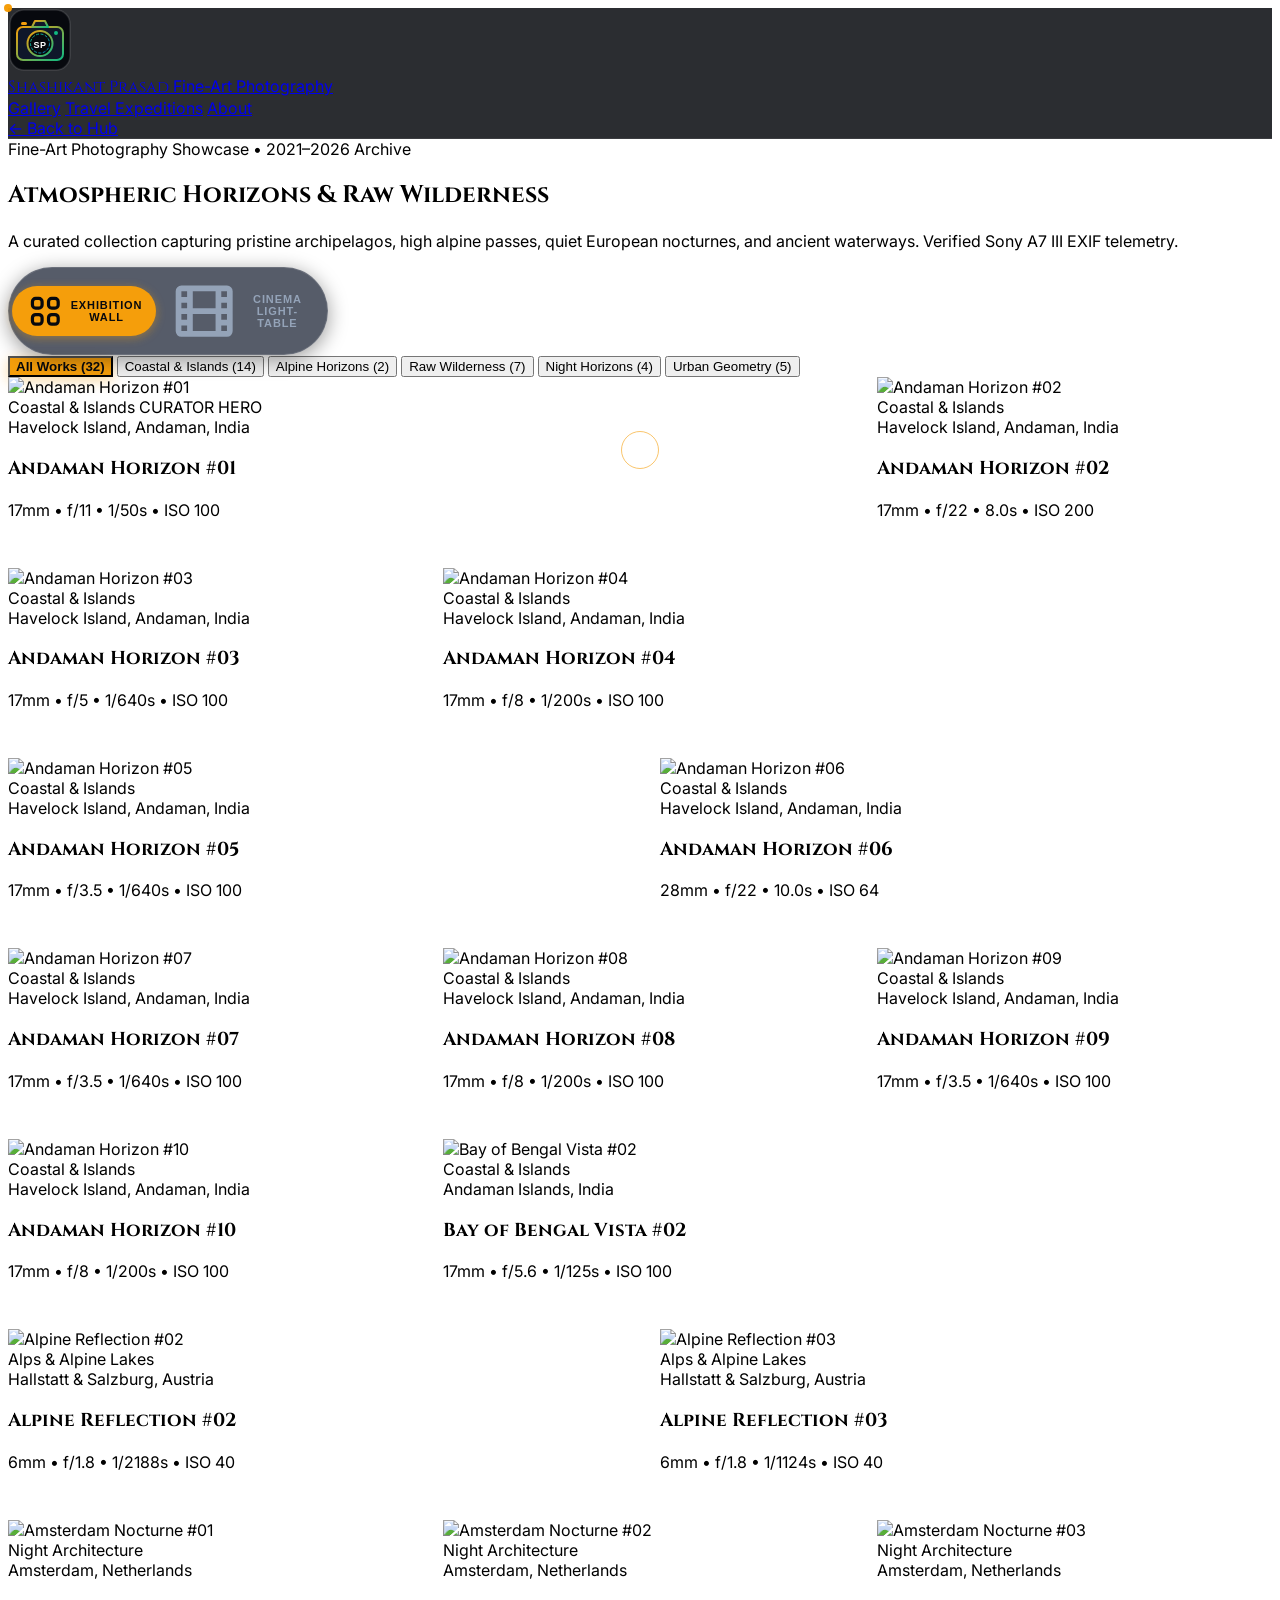
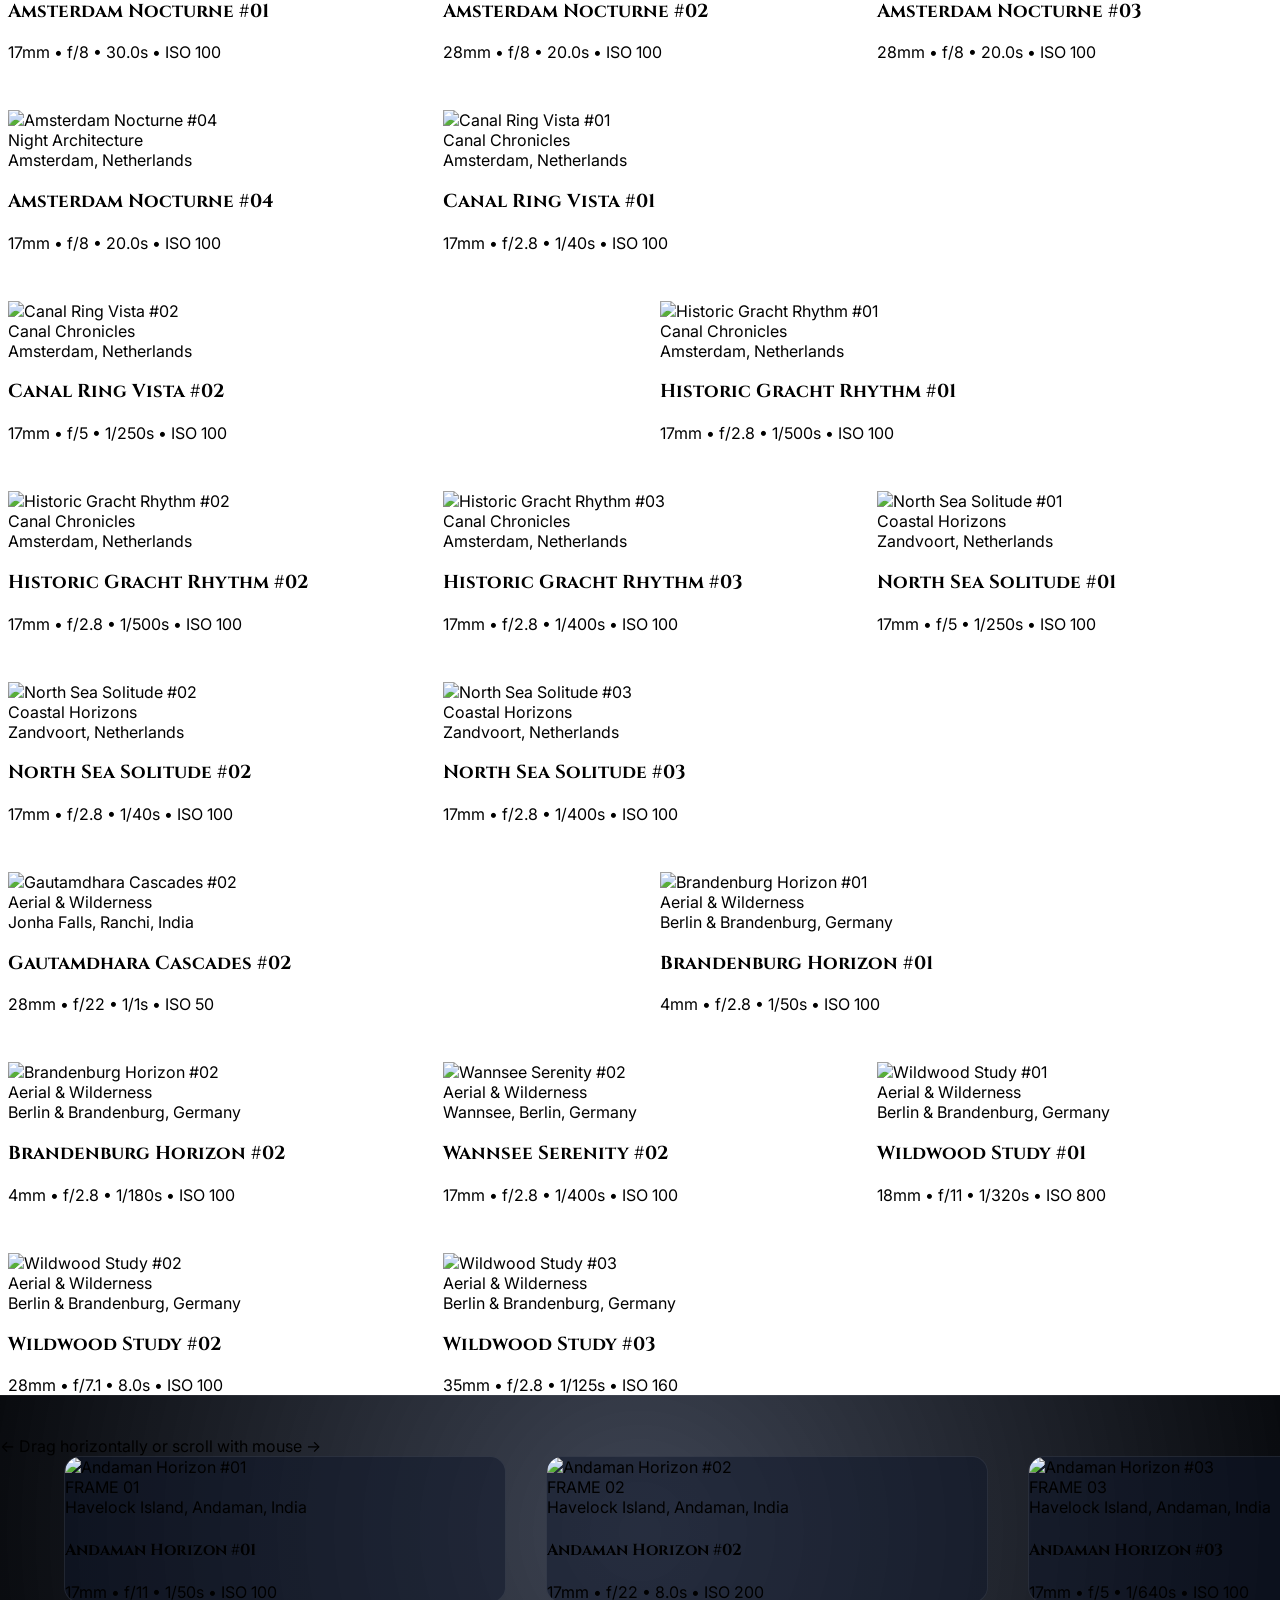
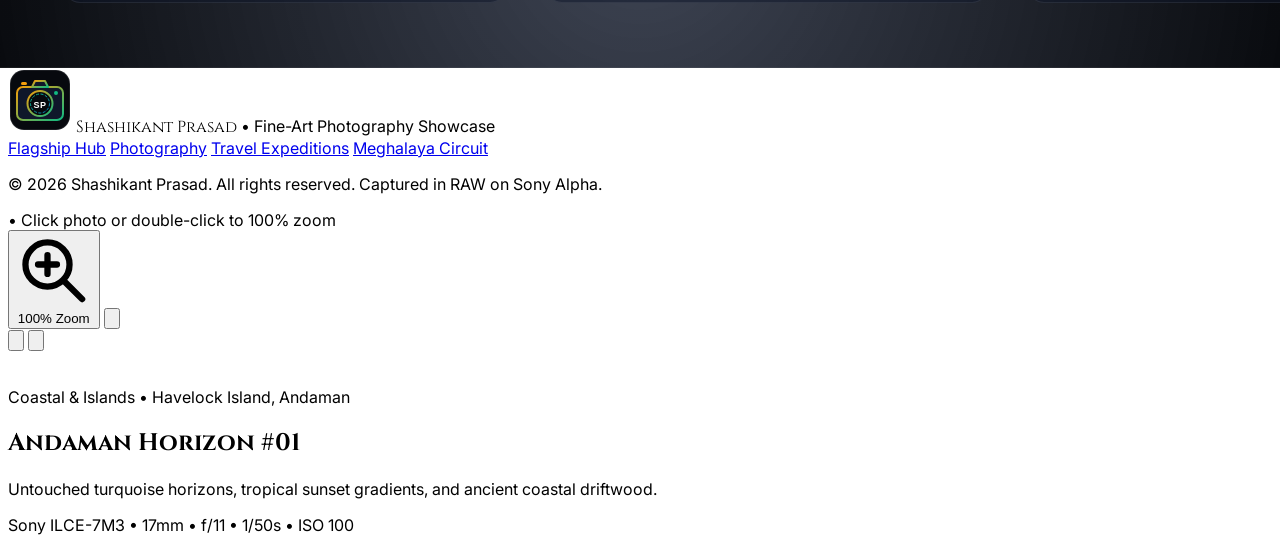
==== commit bf9c9206: "feat(photography): dual-mode showcase, ambient glow, and darkroom lightbox" ====
--- a/photography/index.html
+++ b/photography/index.html
@@ -5,12 +5,13 @@
   <base href="/">
   <meta name="viewport" content="width=device-width, initial-scale=1.0">
   <title>Fine-Art Photography Showcase — Shashikant Prasad</title>
-  <meta name="description" content="Dedicated fine-art landscape, horizon and nocturnal photography gallery by Shashikant Prasad. 32 curated masterworks with verified Sony A7 III EXIF telemetry.">
+  <meta name="description" content="Dedicated fine-art landscape, horizon and nocturnal photography gallery by Shashikant Prasad. Curated masterworks with verified Sony A7 III EXIF telemetry.">
   <script src="https://cdn.tailwindcss.com"></script>
   <link rel="icon" type="image/svg+xml" href="favicon.svg">
   <link rel="preconnect" href="https://fonts.googleapis.com">
   <link rel="preconnect" href="https://fonts.gstatic.com" crossorigin>
   <link href="https://fonts.googleapis.com/css2?family=Cinzel:wght@400;600;700&family=Inter:wght@300;400;500;600;700&display=swap" rel="stylesheet">
+  <link rel="stylesheet" href="assets/css/photography-showcase.css?v=20261012_10">
   <style>
     body { font-family: 'Inter', sans-serif; }
     .font-cinzel { font-family: 'Cinzel', serif; }
@@ -34,7 +35,14 @@
     }
   </style>
 </head>
-<body class="bg-[#07090e] text-slate-200 antialiased min-h-screen flex flex-col selection:bg-amber-500/20 selection:text-amber-300">
+<body class="bg-[#07090e] text-slate-200 antialiased min-h-screen flex flex-col selection:bg-amber-500/20 selection:text-amber-300 has-custom-cursor">
+
+  <!-- Ambient Chromatic Canvas Glow -->
+  <canvas id="ambient-glow-canvas"></canvas>
+
+  <!-- Magnetic Custom Cursor -->
+  <div id="custom-cursor-dot" aria-hidden="true"></div>
+  <div id="custom-cursor-ring" aria-hidden="true"></div>
 
   <!-- Navigation -->
   <header class="fixed top-0 inset-x-0 z-50 glass-nav">
@@ -70,36 +78,62 @@
       Atmospheric Horizons &amp; Raw Wilderness
     </h1>
     <p class="text-slate-400 text-base sm:text-lg max-w-2xl mx-auto font-light leading-relaxed mb-10">
-      A 32-piece curated collection capturing pristine archipelagos, high alpine passes, quiet European nocturnes, and ancient waterways. Verified Sony A7 III EXIF telemetry.
+      A curated collection capturing pristine archipelagos, high alpine passes, quiet European nocturnes, and ancient waterways. Verified Sony A7 III EXIF telemetry.
     </p>
 
-    <!-- Filter Bar -->
-    <div id="gallery-section" class="flex flex-wrap justify-center gap-2 mb-10">
-      <button data-category="all" class="filter-btn active px-5 py-2.5 rounded-full text-xs font-semibold tracking-wider uppercase border border-slate-700 bg-white text-slate-900 shadow-md transition-all">
-        All Works <span class="ml-1 opacity-75 font-normal">(32)</span>
-      </button>
-      <button data-category="coastal" class="filter-btn px-5 py-2.5 rounded-full text-xs font-semibold tracking-wider uppercase border border-slate-800 bg-slate-900/60 text-slate-300 hover:bg-slate-800 hover:text-white transition-all">
-        Coastal &amp; Islands <span class="ml-1 opacity-75 font-normal">(14)</span>
-      </button>
-      <button data-category="alps" class="filter-btn px-5 py-2.5 rounded-full text-xs font-semibold tracking-wider uppercase border border-slate-800 bg-slate-900/60 text-slate-300 hover:bg-slate-800 hover:text-white transition-all">
-        Alpine Horizons <span class="ml-1 opacity-75 font-normal">(2)</span>
-      </button>
-      <button data-category="wild" class="filter-btn px-5 py-2.5 rounded-full text-xs font-semibold tracking-wider uppercase border border-slate-800 bg-slate-900/60 text-slate-300 hover:bg-slate-800 hover:text-white transition-all">
-        Raw Wilderness <span class="ml-1 opacity-75 font-normal">(7)</span>
-      </button>
-      <button data-category="night" class="filter-btn px-5 py-2.5 rounded-full text-xs font-semibold tracking-wider uppercase border border-slate-800 bg-slate-900/60 text-slate-300 hover:bg-slate-800 hover:text-white transition-all">
-        Night Horizons <span class="ml-1 opacity-75 font-normal">(4)</span>
-      </button>
-      <button data-category="urban" class="filter-btn px-5 py-2.5 rounded-full text-xs font-semibold tracking-wider uppercase border border-slate-800 bg-slate-900/60 text-slate-300 hover:bg-slate-800 hover:text-white transition-all">
-        Urban Geometry <span class="ml-1 opacity-75 font-normal">(5)</span>
-      </button>
+    <!-- Filter Bar & Mode Switcher -->
+    <div class="flex flex-col items-center gap-6 mb-12 w-full">
+      <!-- Mode Toggle -->
+      <div class="view-mode-toggle">
+        <button id="mode-exhibition-btn" class="view-mode-btn active" title="Curator's Exhibition Grid">
+          <svg class="w-3.5 h-3.5" fill="none" stroke="currentColor" viewBox="0 0 24 24"><path stroke-linecap="round" stroke-linejoin="round" stroke-width="2" d="M4 6a2 2 0 012-2h2a2 2 0 012 2v2a2 2 0 01-2 2H6a2 2 0 01-2-2V6zM14 6a2 2 0 012-2h2a2 2 0 012 2v2a2 2 0 01-2 2h-2a2 2 0 01-2-2V6zM4 16a2 2 0 012-2h2a2 2 0 012 2v2a2 2 0 01-2 2H6a2 2 0 01-2-2v-2zM14 16a2 2 0 012-2h2a2 2 0 012 2v2a2 2 0 01-2 2h-2a2 2 0 01-2-2v-2z"/></svg>
+          Exhibition Wall
+        </button>
+        <button id="mode-filmstrip-btn" class="view-mode-btn" title="Horizontal 35mm Cinema Light-Table">
+          <svg class="w-3.5 h-3.5" fill="none" stroke="currentColor" viewBox="0 0 24 24"><path stroke-linecap="round" stroke-linejoin="round" stroke-width="2" d="M7 4v16M17 4v16M3 8h4m10 0h4M3 12h18M3 16h4m10 0h4M4 20h16a1 1 0 001-1V5a1 1 0 00-1-1H4a1 1 0 00-1 1v14a1 1 0 001 1z"/></svg>
+          Cinema Light-Table
+        </button>
+      </div>
+
+      <!-- Category Filter Pills -->
+      <div id="gallery-section" class="flex flex-wrap justify-center gap-2">
+        <button data-category="all" class="filter-btn active px-5 py-2.5 rounded-full text-xs font-semibold tracking-wider uppercase border border-slate-700 bg-white text-slate-900 shadow-md transition-all">
+          All Works <span class="ml-1 opacity-75 font-normal">(<span data-gallery-count="all"></span>)</span>
+        </button>
+        <button data-category="coastal" class="filter-btn px-5 py-2.5 rounded-full text-xs font-semibold tracking-wider uppercase border border-slate-800 bg-slate-900/60 text-slate-300 hover:bg-slate-800 hover:text-white transition-all">
+          Coastal &amp; Islands <span class="ml-1 opacity-75 font-normal">(<span data-gallery-count="coastal"></span>)</span>
+        </button>
+        <button data-category="alps" class="filter-btn px-5 py-2.5 rounded-full text-xs font-semibold tracking-wider uppercase border border-slate-800 bg-slate-900/60 text-slate-300 hover:bg-slate-800 hover:text-white transition-all">
+          Alpine Horizons <span class="ml-1 opacity-75 font-normal">(<span data-gallery-count="alps"></span>)</span>
+        </button>
+        <button data-category="wild" class="filter-btn px-5 py-2.5 rounded-full text-xs font-semibold tracking-wider uppercase border border-slate-800 bg-slate-900/60 text-slate-300 hover:bg-slate-800 hover:text-white transition-all">
+          Raw Wilderness <span class="ml-1 opacity-75 font-normal">(<span data-gallery-count="wild"></span>)</span>
+        </button>
+        <button data-category="night" class="filter-btn px-5 py-2.5 rounded-full text-xs font-semibold tracking-wider uppercase border border-slate-800 bg-slate-900/60 text-slate-300 hover:bg-slate-800 hover:text-white transition-all">
+          Night Horizons <span class="ml-1 opacity-75 font-normal">(<span data-gallery-count="night"></span>)</span>
+        </button>
+        <button data-category="urban" class="filter-btn px-5 py-2.5 rounded-full text-xs font-semibold tracking-wider uppercase border border-slate-800 bg-slate-900/60 text-slate-300 hover:bg-slate-800 hover:text-white transition-all">
+          Urban Geometry <span class="ml-1 opacity-75 font-normal">(<span data-gallery-count="urban"></span>)</span>
+        </button>
+      </div>
     </div>
   </section>
 
-  <!-- Gallery Grid Section -->
-  <main class="max-w-7xl mx-auto px-6 pb-28 flex-1 w-full">
-    <div id="gallery-grid" class="grid grid-cols-1 sm:grid-cols-2 lg:grid-cols-3 gap-8">
+  <!-- Gallery Content Container -->
+  <main class="max-w-7xl mx-auto px-6 pb-28 flex-1 w-full relative z-10">
+    <!-- View 1: Curator's Exhibition Grid -->
+    <div id="gallery-grid" class="exhibition-grid">
       <!-- Injected dynamically by gallery.js -->
+    </div>
+
+    <!-- View 2: Cinema Filmstrip Light-Table (Hidden by default) -->
+    <div id="filmstrip-container" class="filmstrip-viewport hidden">
+      <div class="px-6 mb-4 text-center">
+        <span class="text-xs uppercase tracking-[0.25em] text-amber-400/80 font-mono">&larr; Drag horizontally or scroll with mouse &rarr;</span>
+      </div>
+      <div id="filmstrip-track" class="filmstrip-track">
+        <!-- Injected dynamically by gallery.js -->
+      </div>
     </div>
   </main>
 
@@ -122,20 +156,26 @@
     </div>
   </footer>
 
-  <!-- Lightbox Modal -->
-  <div id="lightbox-modal" class="fixed inset-0 z-50 hidden opacity-0 transition-opacity duration-300 flex items-center justify-center p-4 sm:p-8" role="dialog" aria-modal="true" aria-label="Photo Lightbox">
+  <!-- Lightbox Modal (Archival Darkroom Edition) -->
+  <div id="lightbox-modal" class="fixed inset-0 z-50 hidden opacity-0 transition-opacity duration-300 flex items-center justify-center p-3 sm:p-6" role="dialog" aria-modal="true" aria-label="Archival Photo Lightbox">
     <!-- Backdrop -->
-    <div id="lightbox-backdrop" class="absolute inset-0 bg-[#04060a]/95 backdrop-blur-xl"></div>
+    <div id="lightbox-backdrop" class="absolute inset-0 bg-[#04060a]/95 backdrop-blur-2xl"></div>
 
     <!-- Content Container -->
-    <div class="relative z-10 max-w-6xl w-full max-h-[92vh] flex flex-col items-center justify-between">
+    <div class="relative z-10 max-w-7xl w-full max-h-[96vh] flex flex-col items-center justify-between">
       
       <!-- Top Action Bar -->
-      <div class="w-full flex items-center justify-between pb-4 border-b border-slate-800/60 mb-2">
-        <div id="lightbox-counter" class="text-xs font-mono text-amber-400/90 tracking-widest uppercase">
-          01 / 32
-        </div>
+      <div class="w-full flex items-center justify-between pb-3 border-b border-slate-800/80 mb-2">
         <div class="flex items-center gap-3">
+          <div id="lightbox-counter" class="text-xs font-mono text-amber-400 font-semibold tracking-widest uppercase"></div>
+          <span class="text-slate-600">&bull;</span>
+          <span id="lightbox-zoom-hint" class="hidden sm:inline-block text-[11px] font-mono text-slate-400">Click photo or double-click to 100% zoom</span>
+        </div>
+        <div class="flex items-center gap-2">
+          <button id="lightbox-zoom-toggle" class="px-3 py-1.5 rounded-full bg-slate-900 border border-slate-800 text-xs font-mono text-slate-300 hover:text-white hover:border-amber-500/50 transition-all flex items-center gap-1.5" title="Toggle 1:1 Pixel Zoom">
+            <svg class="w-3.5 h-3.5 text-amber-400" fill="none" stroke="currentColor" viewBox="0 0 24 24"><path stroke-linecap="round" stroke-linejoin="round" stroke-width="2" d="M21 21l-6-6m2-5a7 7 0 11-14 0 7 7 0 0114 0zM10 7v3m0 0v3m0-3h3m-3 0H7"/></svg>
+            <span id="zoom-btn-label">100% Zoom</span>
+          </button>
           <button id="lightbox-close" class="p-2 rounded-full bg-slate-900 border border-slate-800 text-slate-300 hover:text-white hover:border-amber-500/50 transition-all" aria-label="Close modal">
             <svg class="w-5 h-5" fill="none" stroke="currentColor" viewBox="0 0 24 24"><path stroke-linecap="round" stroke-linejoin="round" stroke-width="2" d="M6 18L18 6M6 6l12 12"/></svg>
           </button>
@@ -143,32 +183,39 @@
       </div>
 
       <!-- Navigation Arrows -->
-      <button id="lightbox-prev" class="absolute left-2 top-1/2 -translate-y-1/2 p-3 rounded-full bg-slate-950/80 border border-slate-800 text-slate-300 hover:text-white hover:border-amber-500/50 hover:bg-slate-900 transition-all z-20" aria-label="Previous photo">
-        <svg class="w-6 h-6" fill="none" stroke="currentColor" viewBox="0 0 24 24"><path stroke-linecap="round" stroke-linejoin="round" stroke-width="2" d="M15 19l-7-7 7-7"/></svg>
+      <button id="lightbox-prev" class="absolute left-2 sm:left-4 top-1/2 -translate-y-1/2 p-3.5 rounded-full bg-slate-950/80 border border-slate-800 text-slate-300 hover:text-white hover:border-amber-500/50 hover:bg-slate-900 transition-all z-20 shadow-2xl backdrop-blur-md" aria-label="Previous photo">
+        <svg class="w-5 h-5" fill="none" stroke="currentColor" viewBox="0 0 24 24"><path stroke-linecap="round" stroke-linejoin="round" stroke-width="2" d="M15 19l-7-7 7-7"/></svg>
       </button>
-      <button id="lightbox-next" class="absolute right-2 top-1/2 -translate-y-1/2 p-3 rounded-full bg-slate-950/80 border border-slate-800 text-slate-300 hover:text-white hover:border-amber-500/50 hover:bg-slate-900 transition-all z-20" aria-label="Next photo">
-        <svg class="w-6 h-6" fill="none" stroke="currentColor" viewBox="0 0 24 24"><path stroke-linecap="round" stroke-linejoin="round" stroke-width="2" d="M9 5l7 7-7 7"/></svg>
+      <button id="lightbox-next" class="absolute right-2 sm:right-4 top-1/2 -translate-y-1/2 p-3.5 rounded-full bg-slate-950/80 border border-slate-800 text-slate-300 hover:text-white hover:border-amber-500/50 hover:bg-slate-900 transition-all z-20 shadow-2xl backdrop-blur-md" aria-label="Next photo">
+        <svg class="w-5 h-5" fill="none" stroke="currentColor" viewBox="0 0 24 24"><path stroke-linecap="round" stroke-linejoin="round" stroke-width="2" d="M9 5l7 7-7 7"/></svg>
       </button>
 
       <!-- Central Image Viewport -->
-      <div class="relative flex-1 w-full flex items-center justify-center overflow-hidden my-auto py-2">
-        <img id="lightbox-image" src="" alt="" class="max-h-[64vh] max-w-full object-contain rounded-xl shadow-2xl transition-all duration-300" />
+      <div id="lightbox-viewport" class="relative flex-1 w-full flex items-center justify-center overflow-hidden my-auto py-2 min-h-[50vh]">
+        <img id="lightbox-image" src="" alt="" class="lightbox-zoomable max-h-[58vh] max-w-full object-contain rounded-xl shadow-2xl transition-all duration-300 select-none" />
+      </div>
+
+      <!-- Bottom Filmstrip Scrubber Strip -->
+      <div class="w-full px-2 py-1 overflow-hidden border-t border-slate-900/80">
+        <div id="lightbox-filmstrip" class="lightbox-filmstrip-strip">
+          <!-- Thumbnail buttons dynamically injected -->
+        </div>
       </div>
 
       <!-- Bottom Metadata Panel -->
-      <div class="w-full mt-3 p-5 rounded-2xl bg-slate-950/90 border border-slate-800/80 backdrop-blur-md flex flex-col md:flex-row md:items-center justify-between gap-4">
+      <div class="w-full mt-2 p-4 sm:p-5 rounded-2xl bg-slate-950/90 border border-slate-800/80 backdrop-blur-md flex flex-col md:flex-row md:items-center justify-between gap-4">
         <div class="flex-1">
           <div class="flex items-center gap-3 mb-1">
             <span id="lightbox-category" class="text-[10px] font-semibold tracking-widest uppercase text-amber-400">Coastal &amp; Islands</span>
             <span class="text-slate-600">&bull;</span>
             <span id="lightbox-location" class="text-xs text-slate-400">Havelock Island, Andaman</span>
           </div>
-          <h2 id="lightbox-title" class="font-cinzel text-xl text-white font-bold mb-1">Andaman Horizon #01</h2>
-          <p id="lightbox-story" class="text-xs text-slate-400 font-light max-w-2xl leading-relaxed">Untouched turquoise horizons, tropical sunset gradients, and ancient coastal driftwood.</p>
+          <h2 id="lightbox-title" class="font-cinzel text-lg sm:text-xl text-white font-bold mb-1">Andaman Horizon #01</h2>
+          <p id="lightbox-story" class="text-xs text-slate-400 font-light max-w-3xl leading-relaxed">Untouched turquoise horizons, tropical sunset gradients, and ancient coastal driftwood.</p>
         </div>
         
         <div class="flex items-center">
-          <div id="lightbox-exif" class="px-4 py-2 rounded-lg bg-slate-900 border border-slate-800 text-xs font-mono text-slate-300 tracking-wider">
+          <div id="lightbox-exif" class="px-4 py-2.5 rounded-xl bg-slate-900 border border-slate-800 text-xs font-mono text-amber-300/90 tracking-wider shadow-inner">
             Sony ILCE-7M3 &bull; 17mm &bull; f/11 &bull; 1/50s &bull; ISO 100
           </div>
         </div>
@@ -177,7 +224,8 @@
   </div>
 
   <!-- Scripts -->
-  <script src="assets/js/gallery-data.js?v=20261012_06"></script>
-  <script src="assets/js/gallery.js?v=20261012_06"></script>
+  <script src="assets/js/featured-config.js?v=20261012_10"></script>
+  <script src="assets/js/gallery-data.js?v=20261012_10"></script>
+  <script src="assets/js/gallery.js?v=20261012_10"></script>
 </body>
 </html>
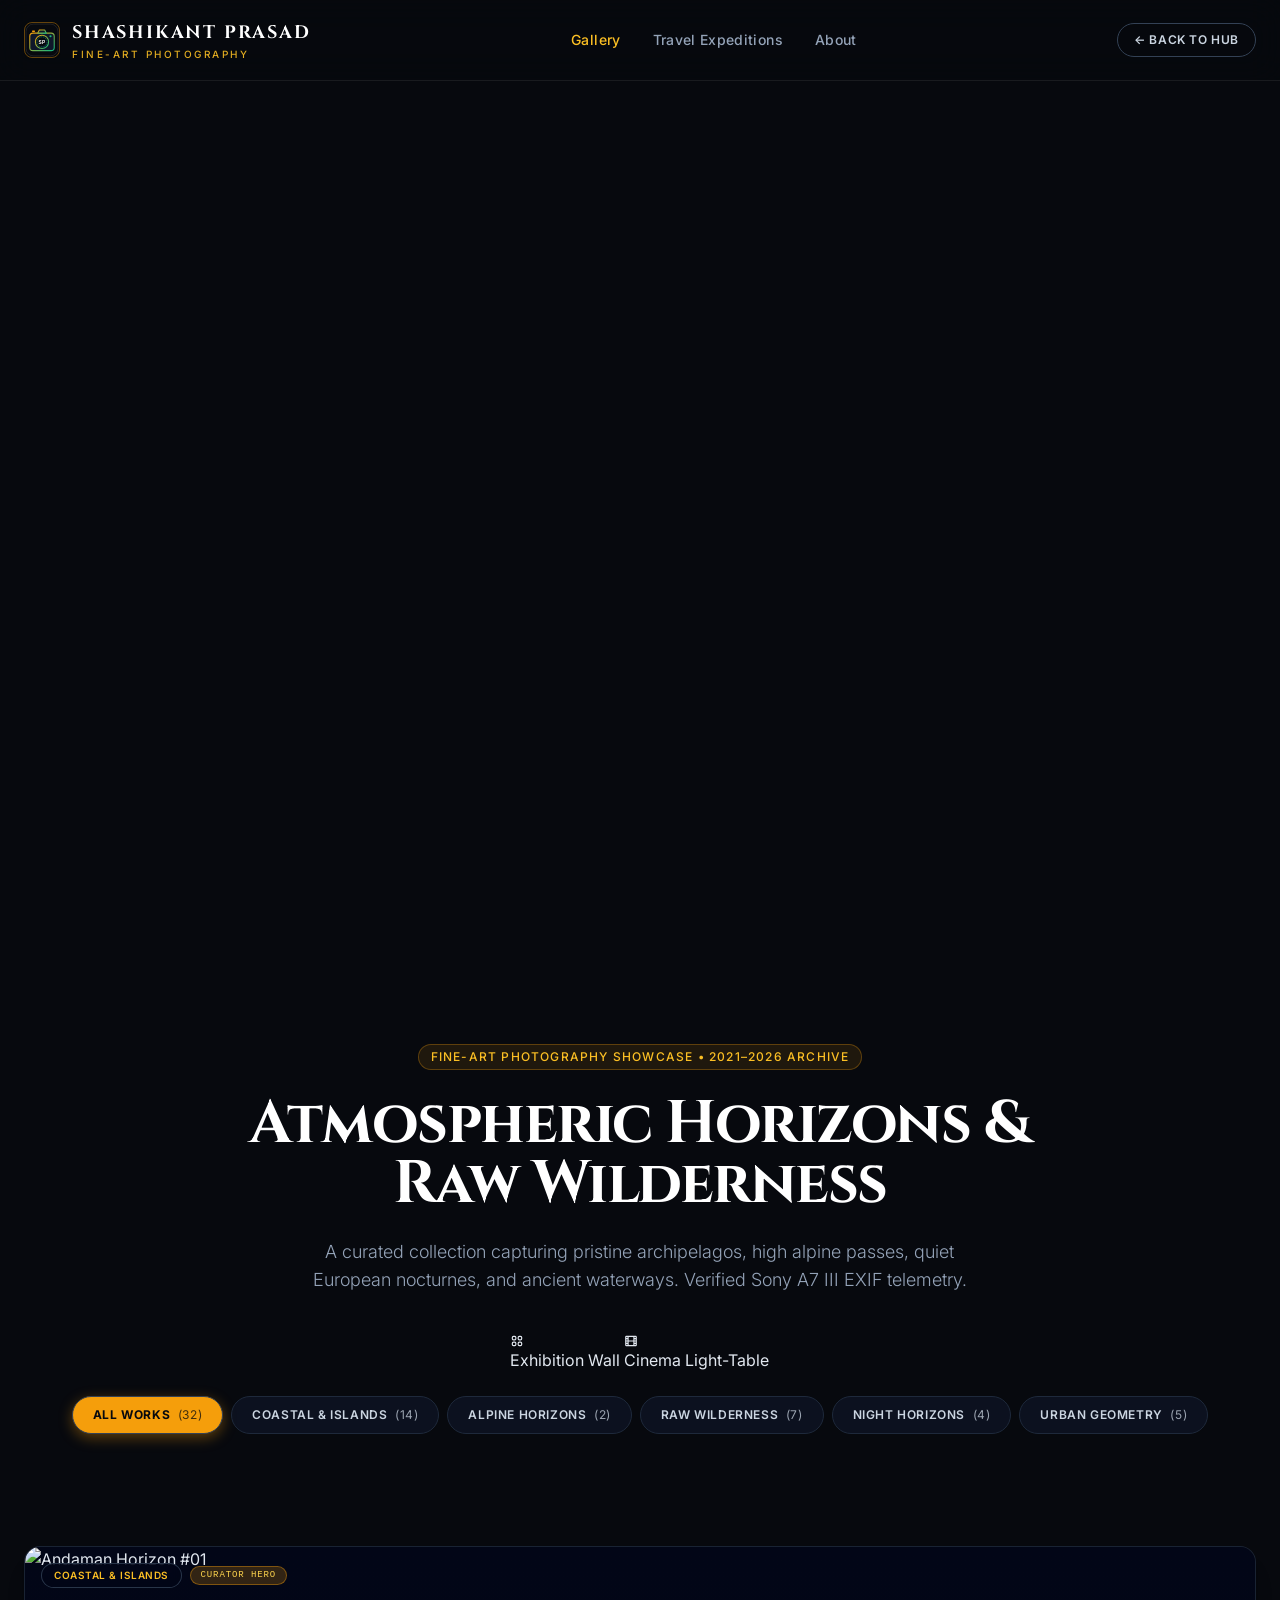
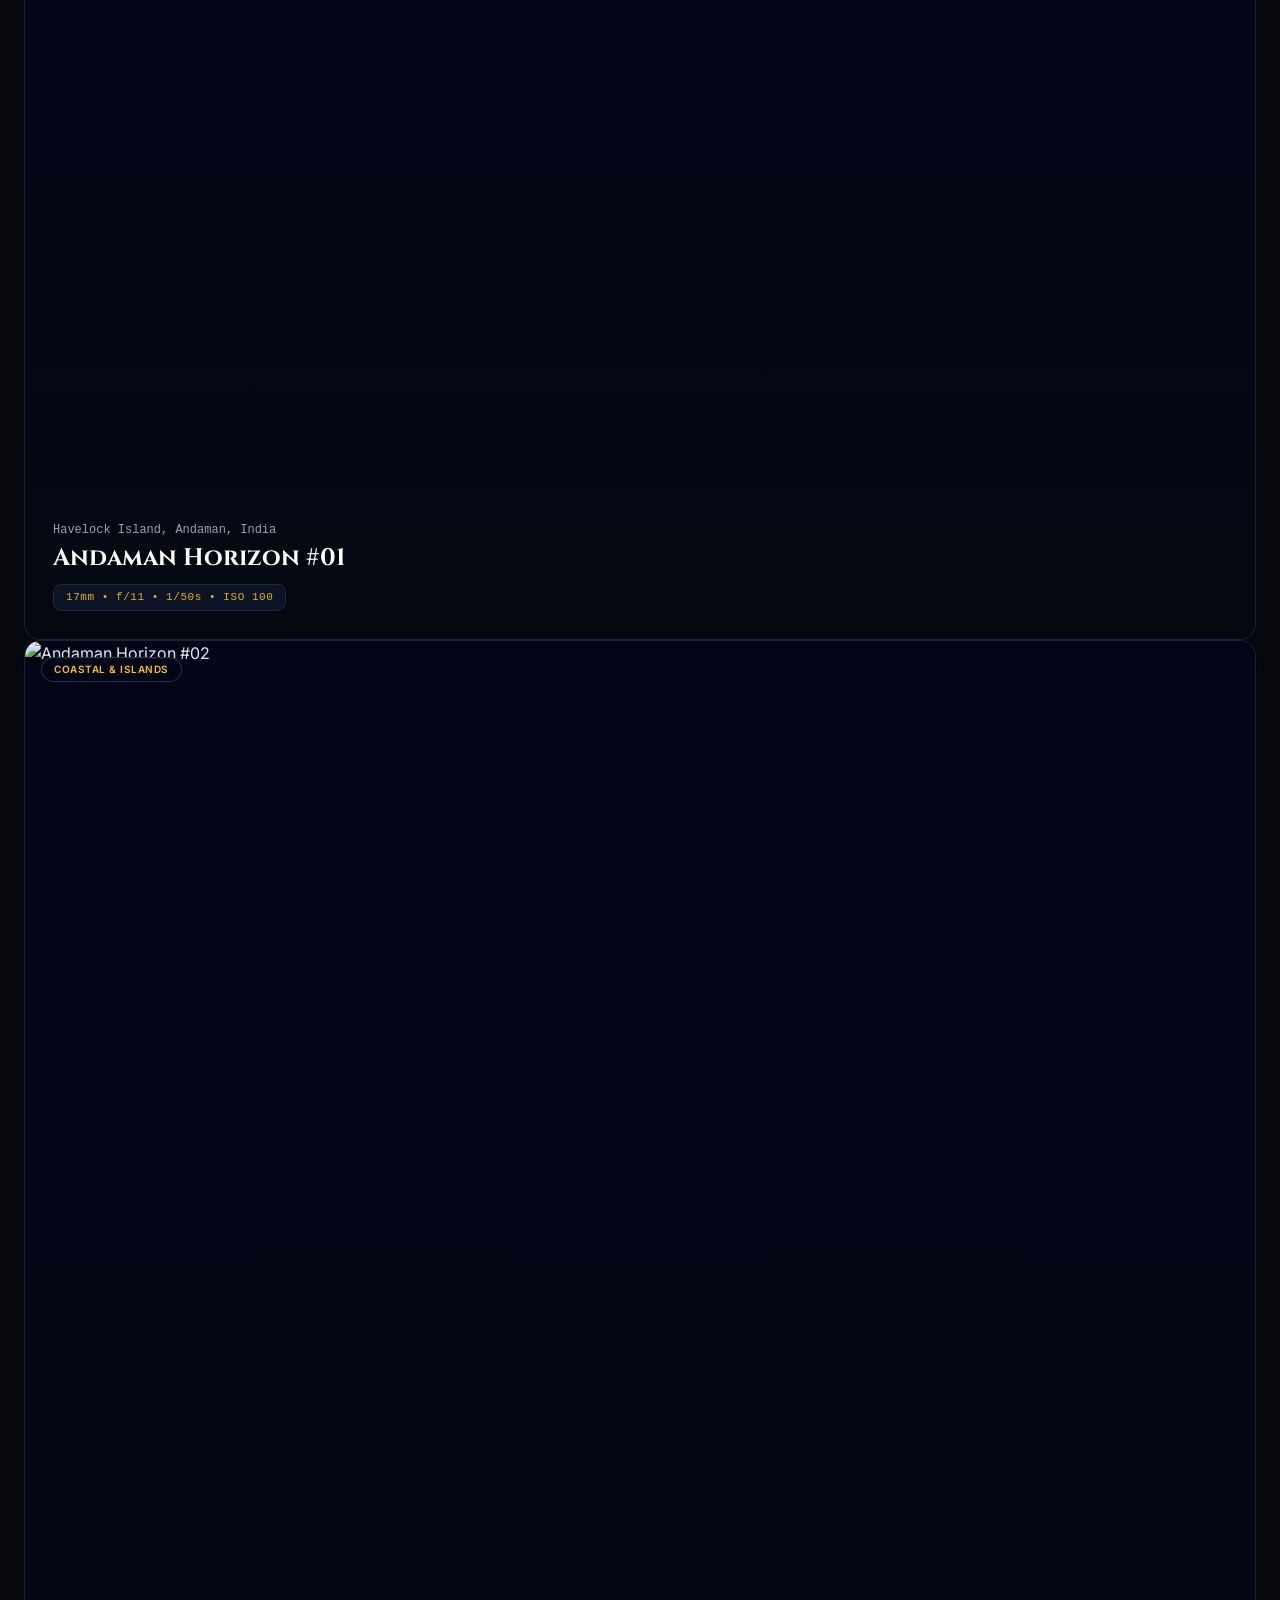
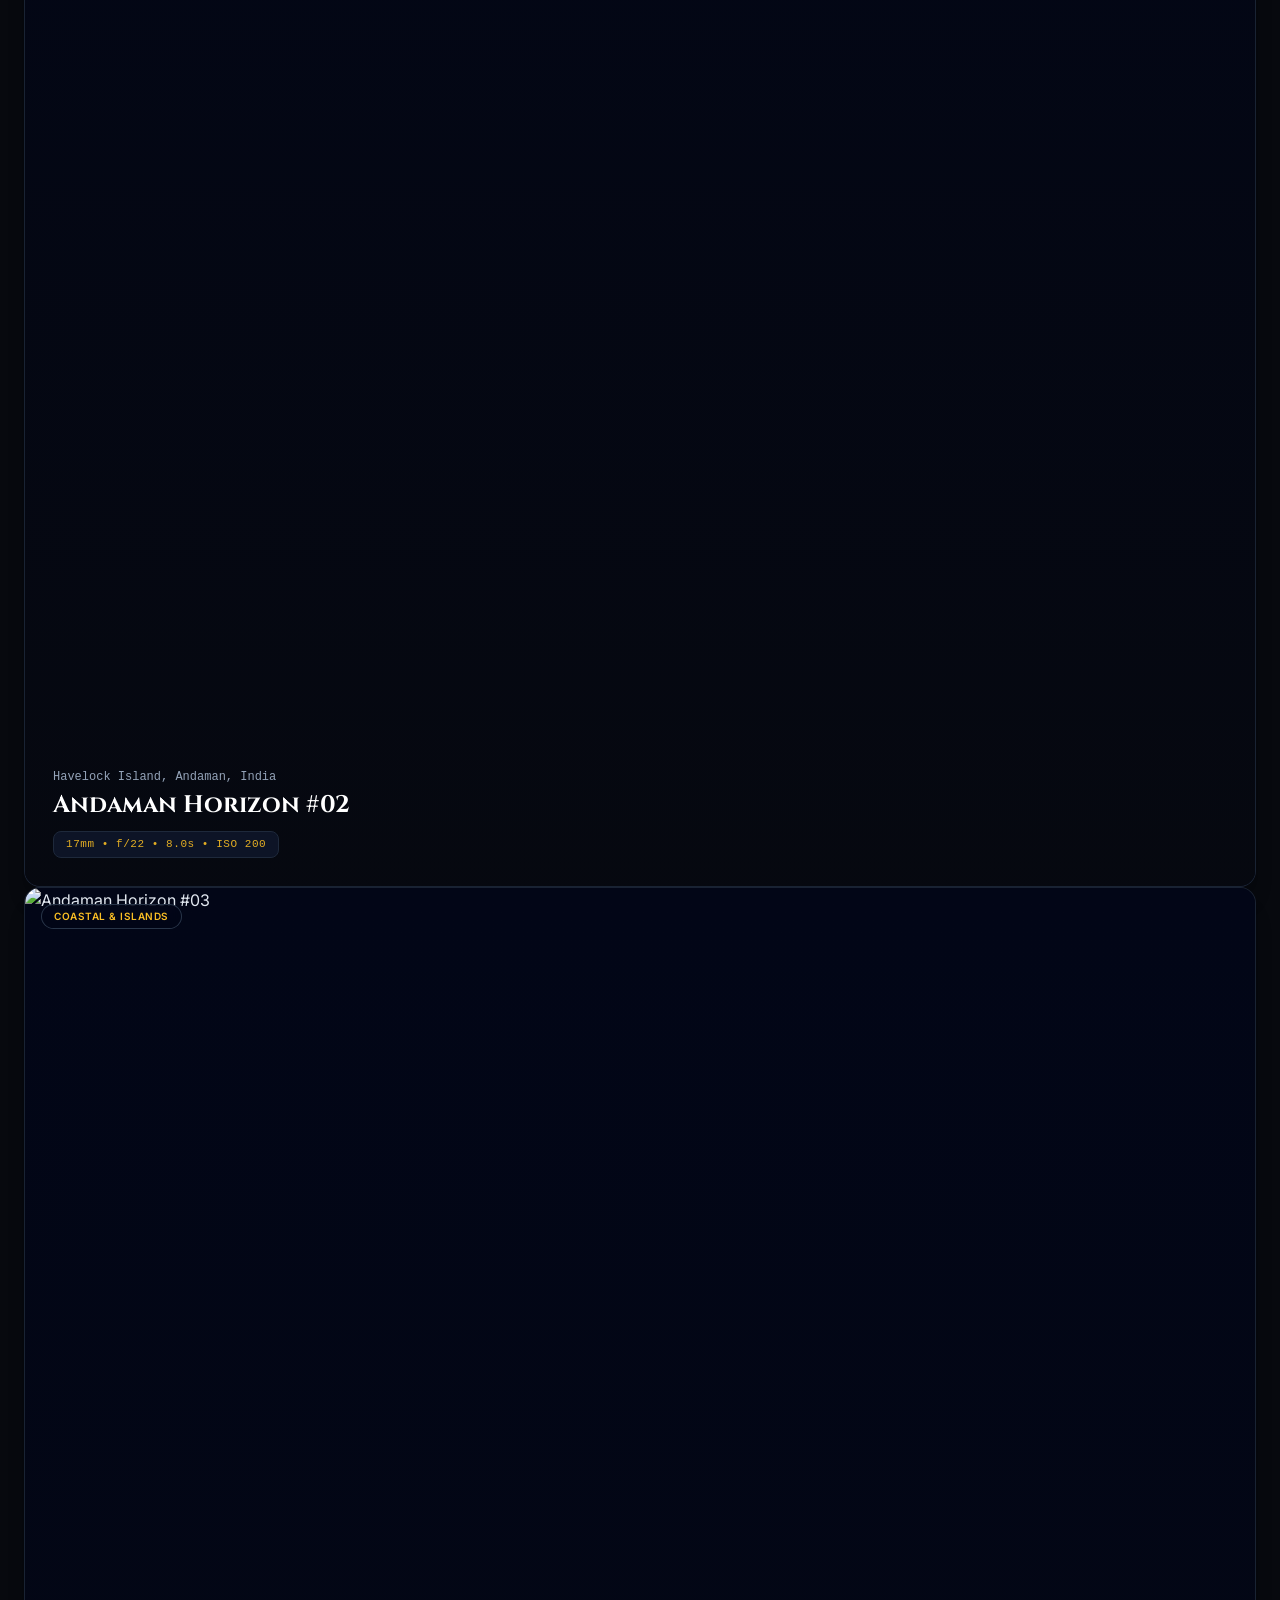
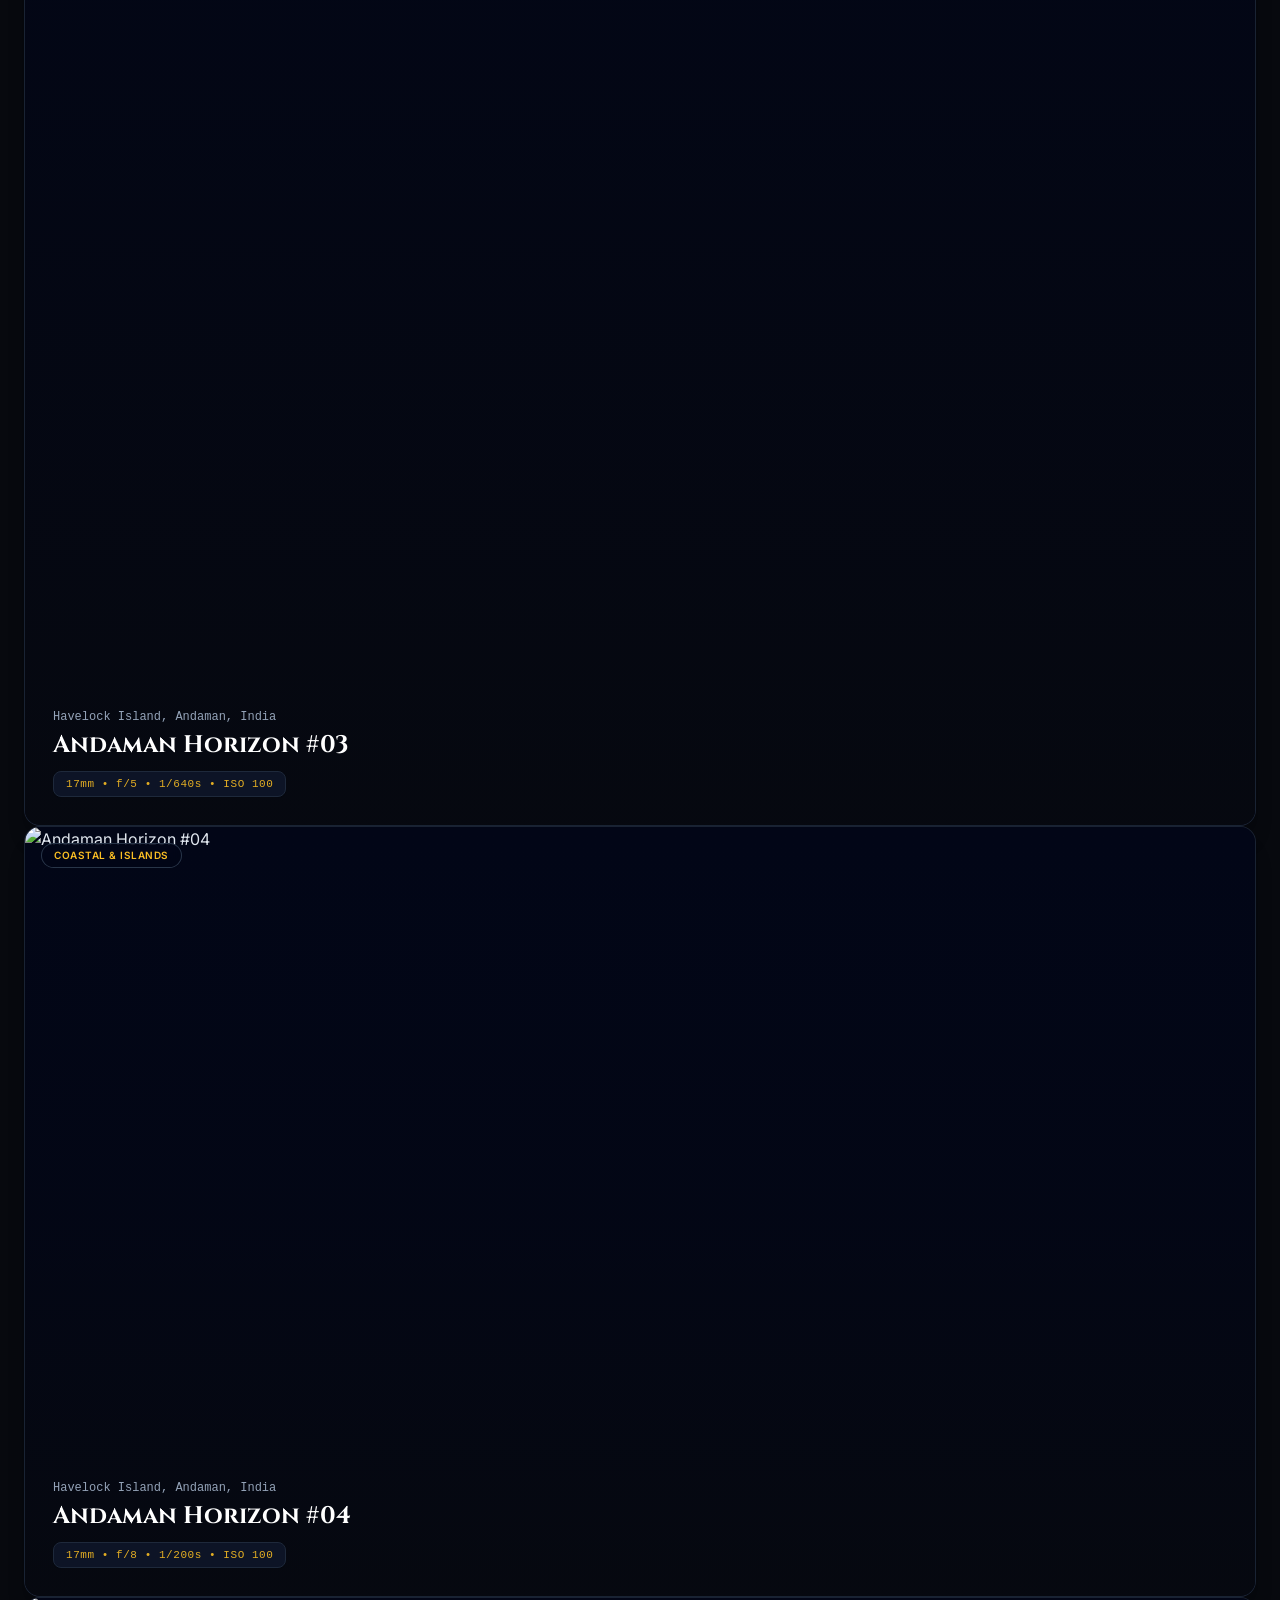
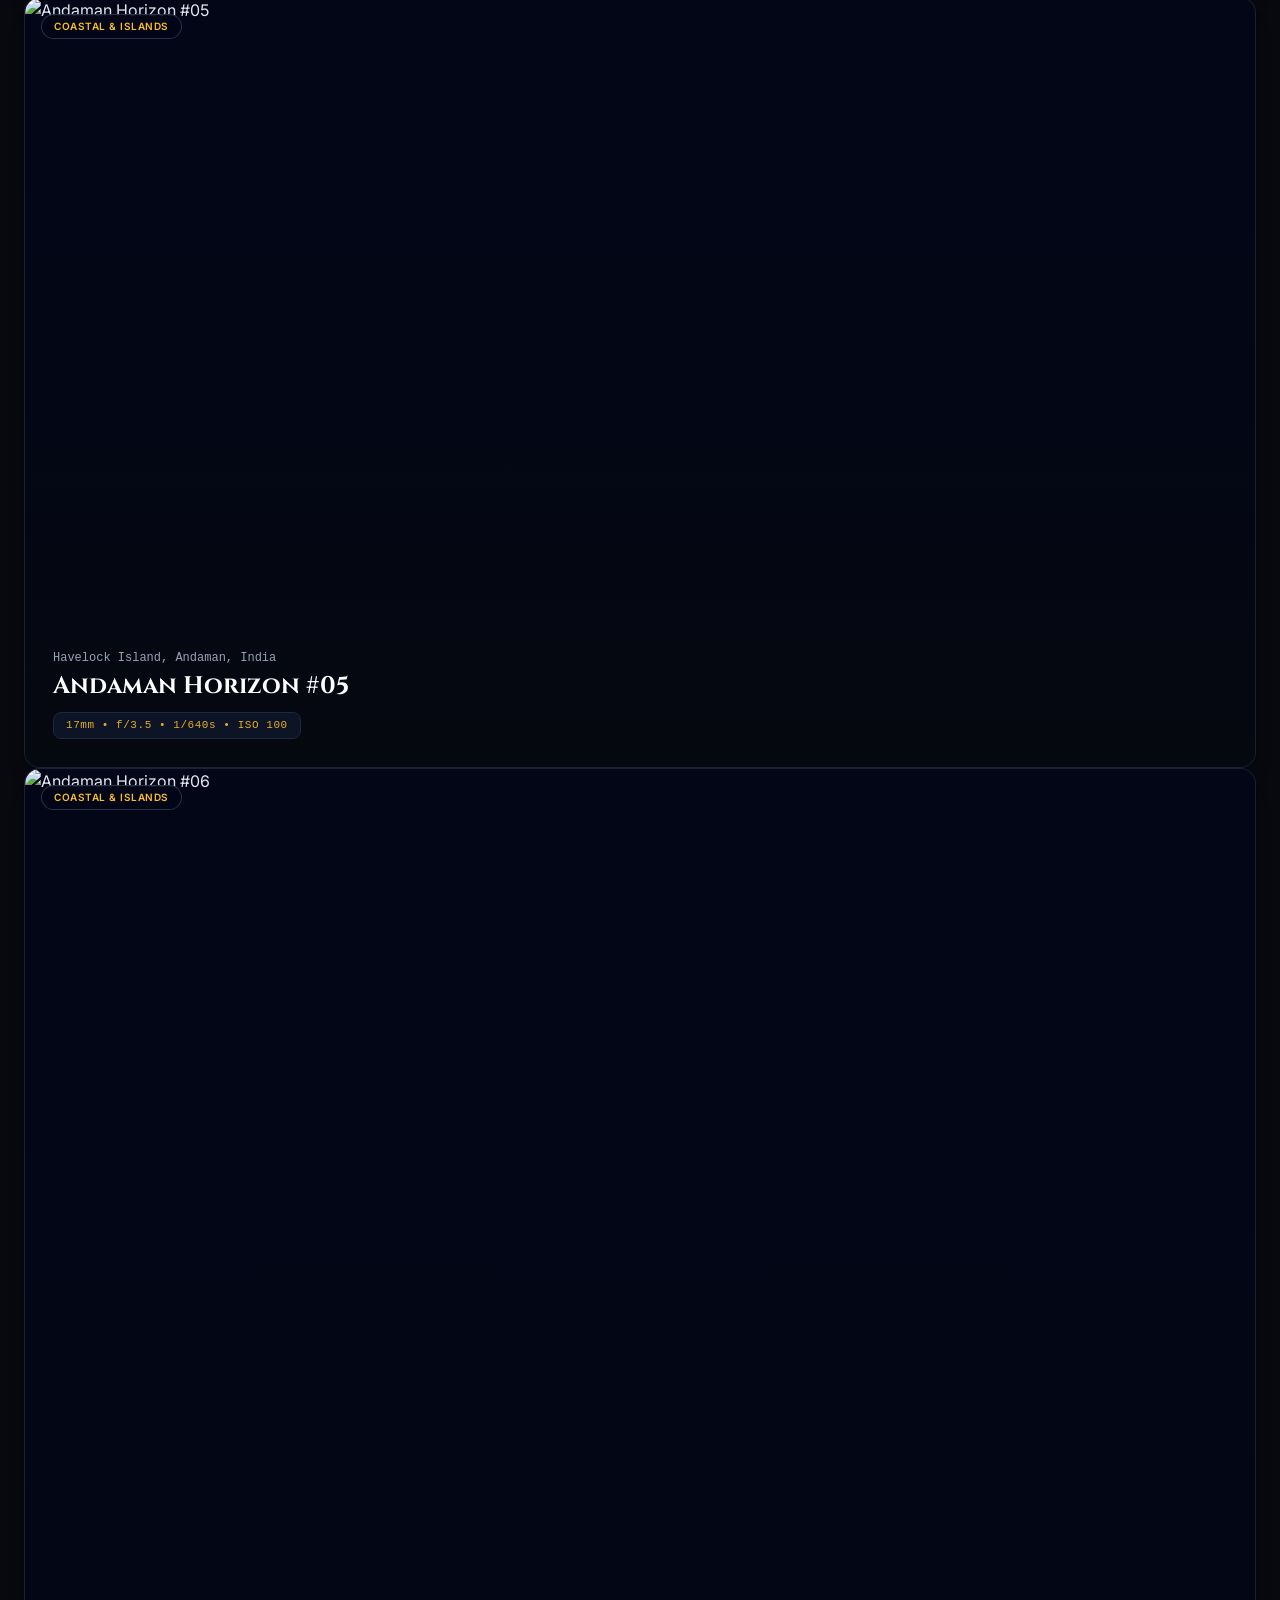
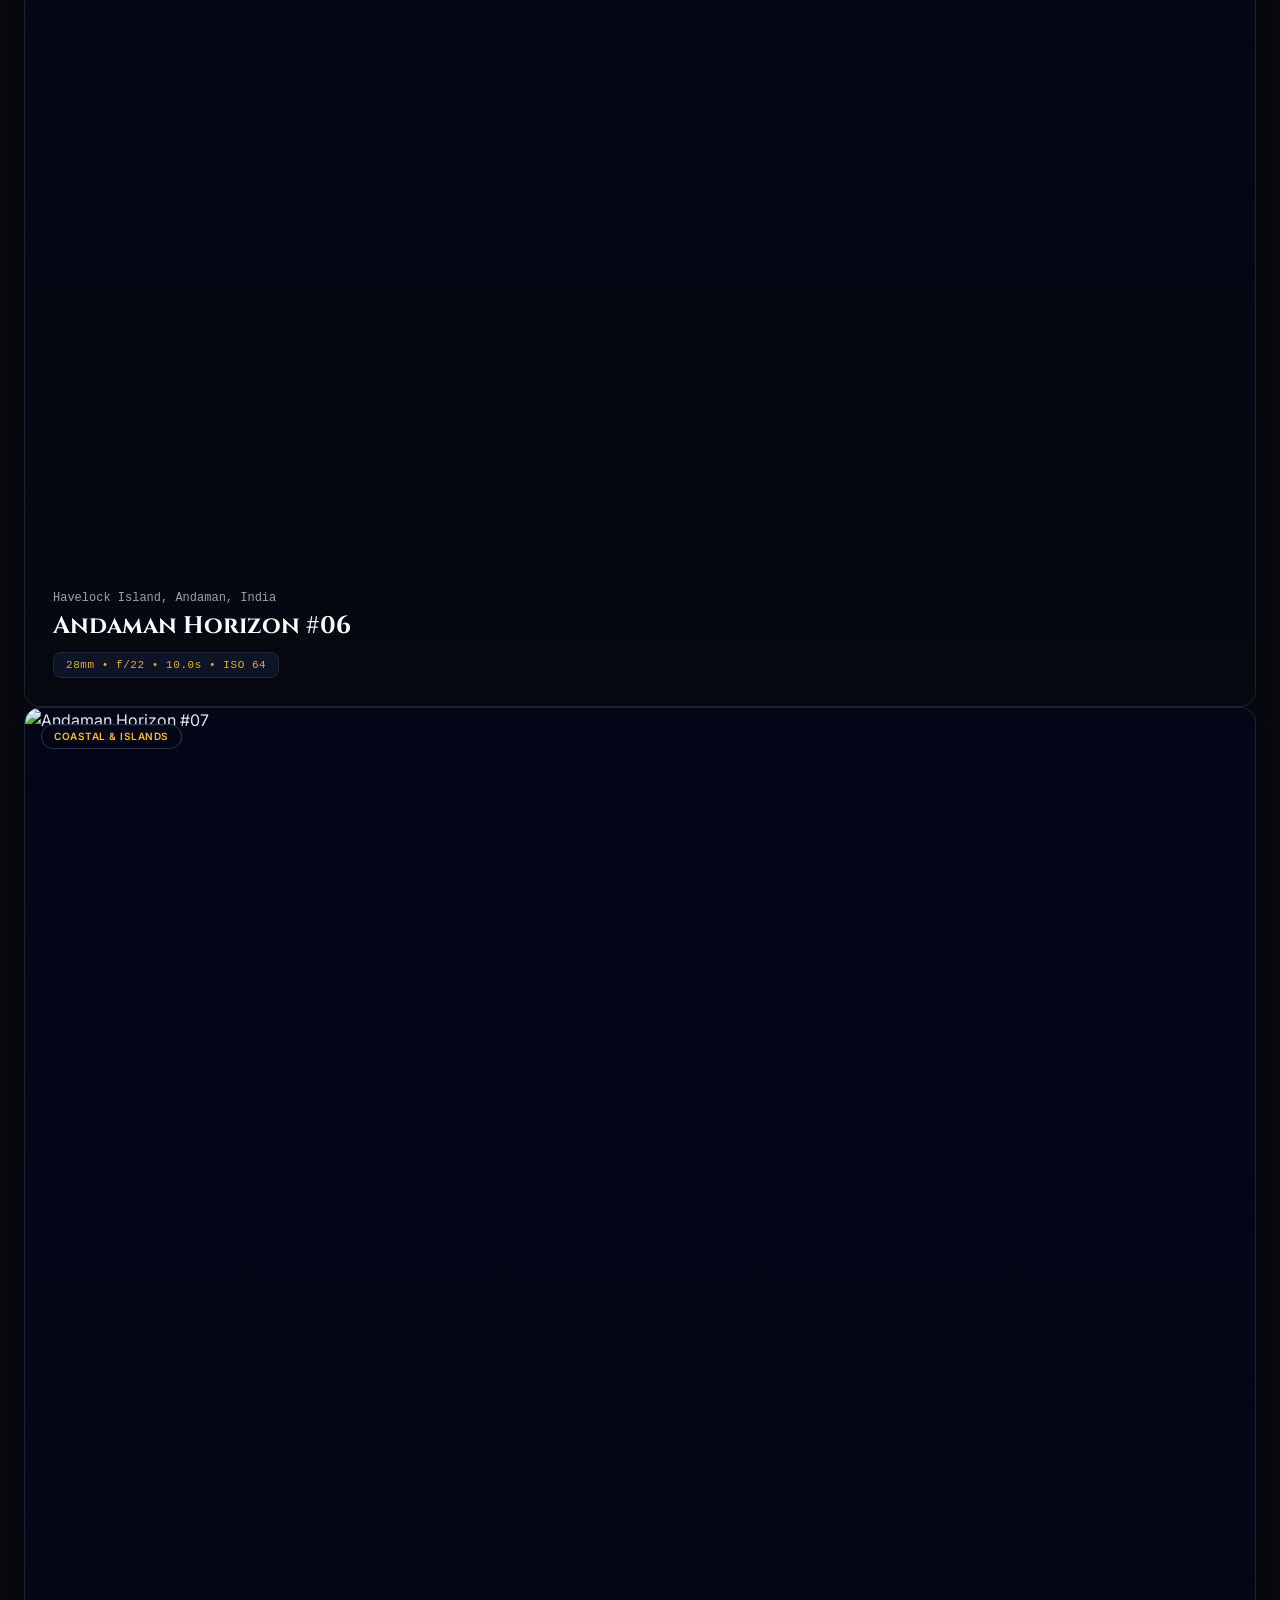
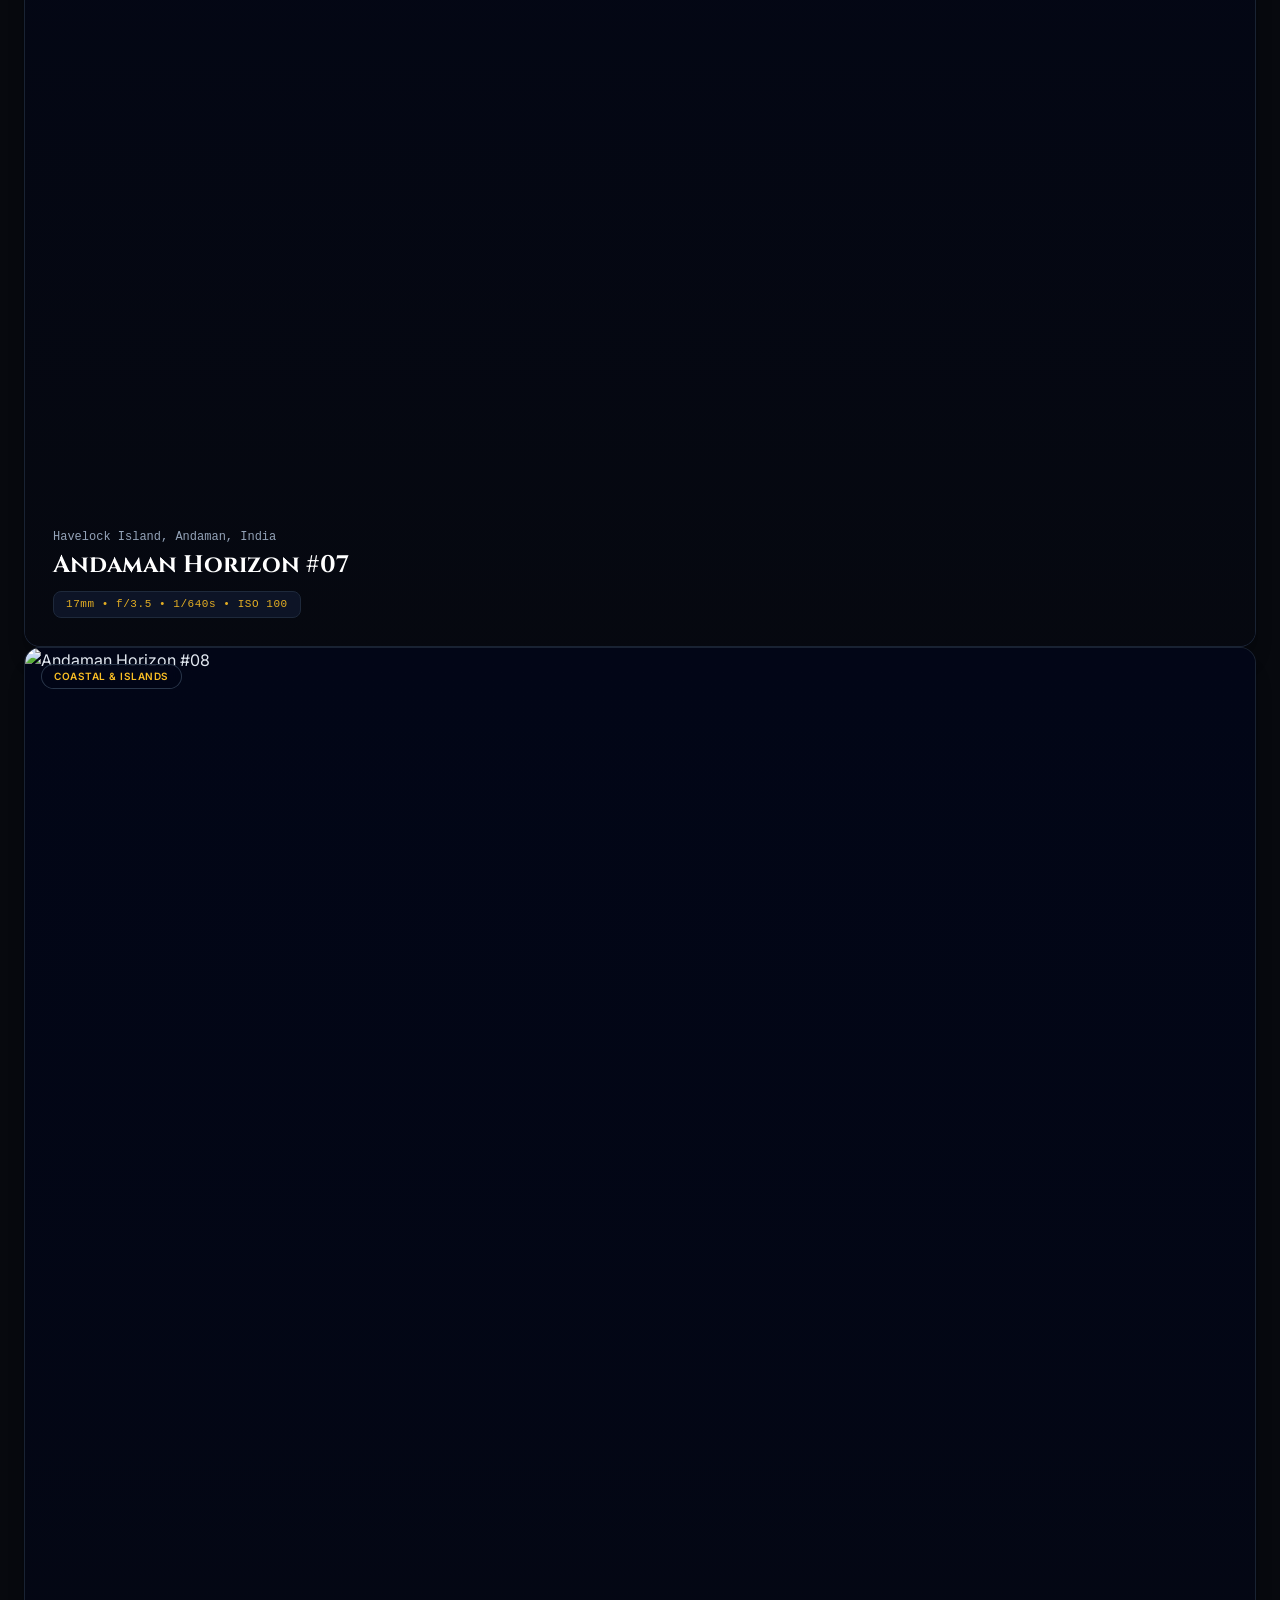
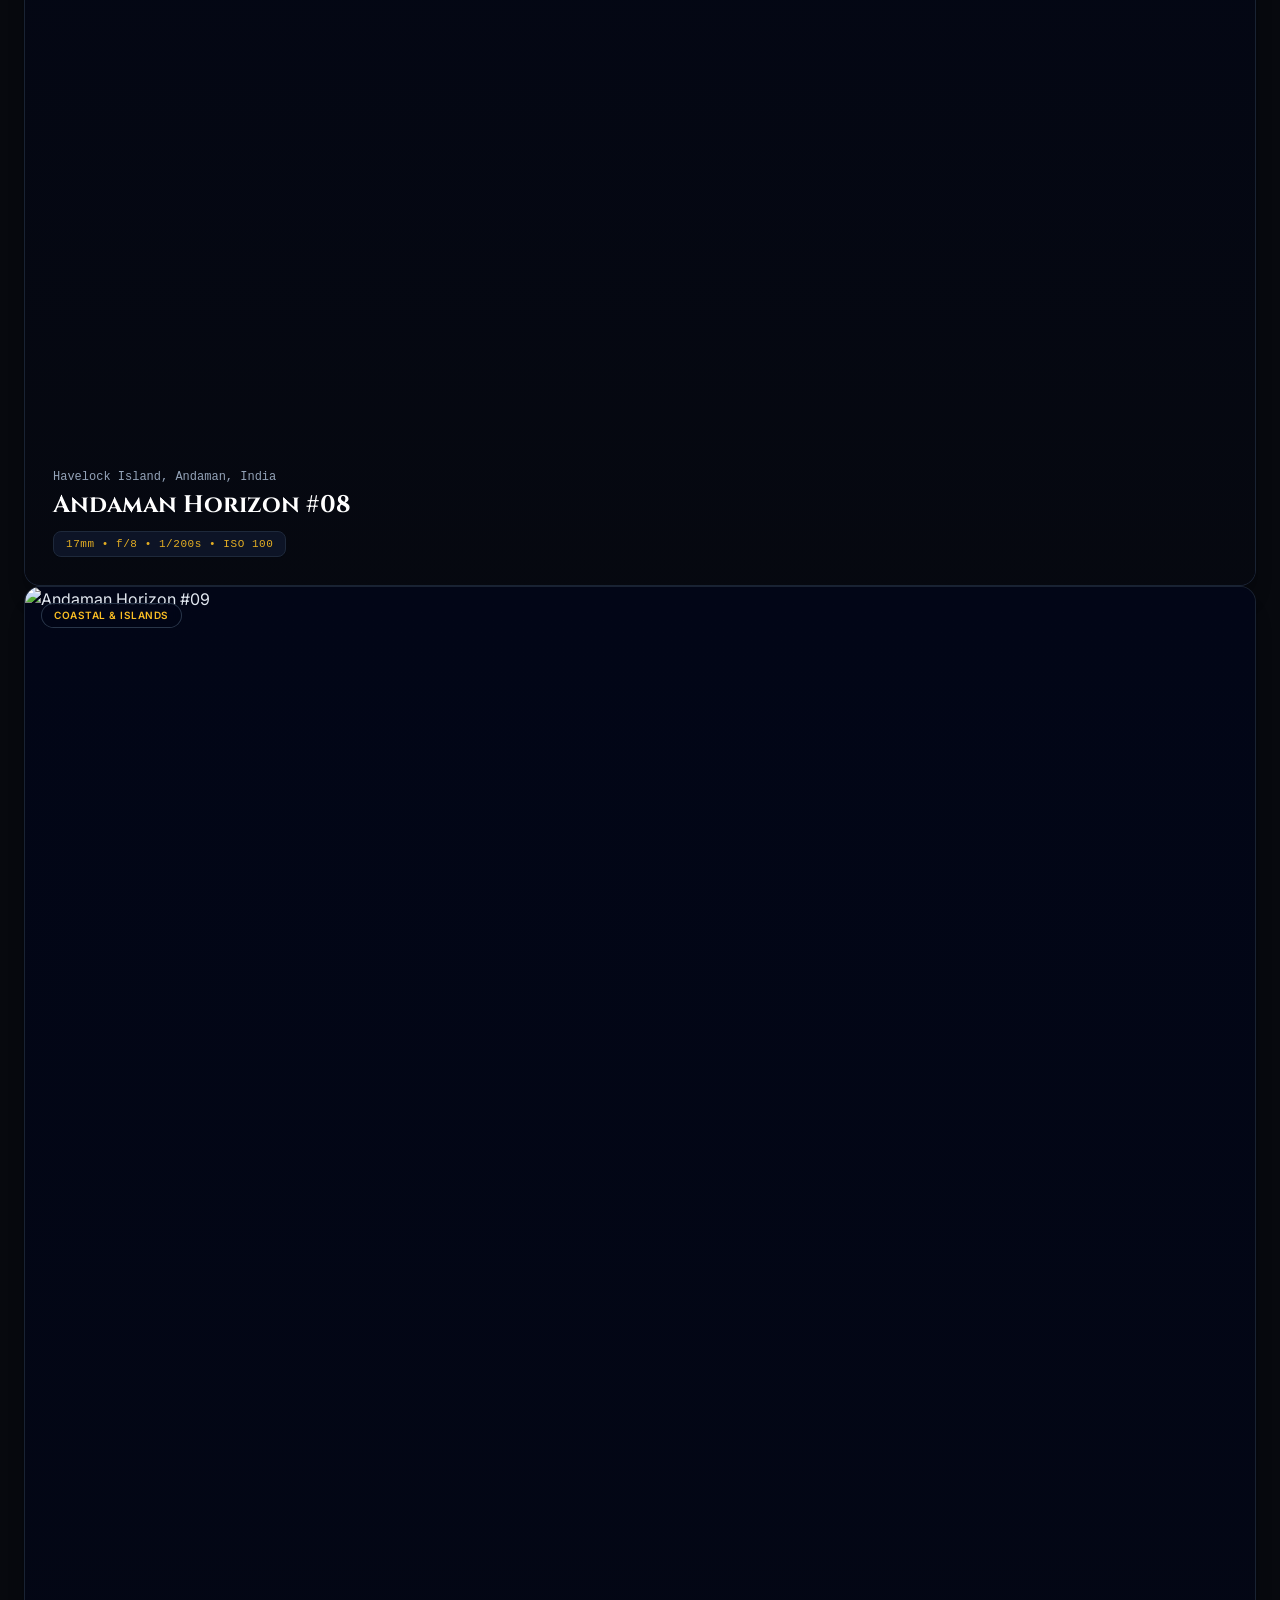
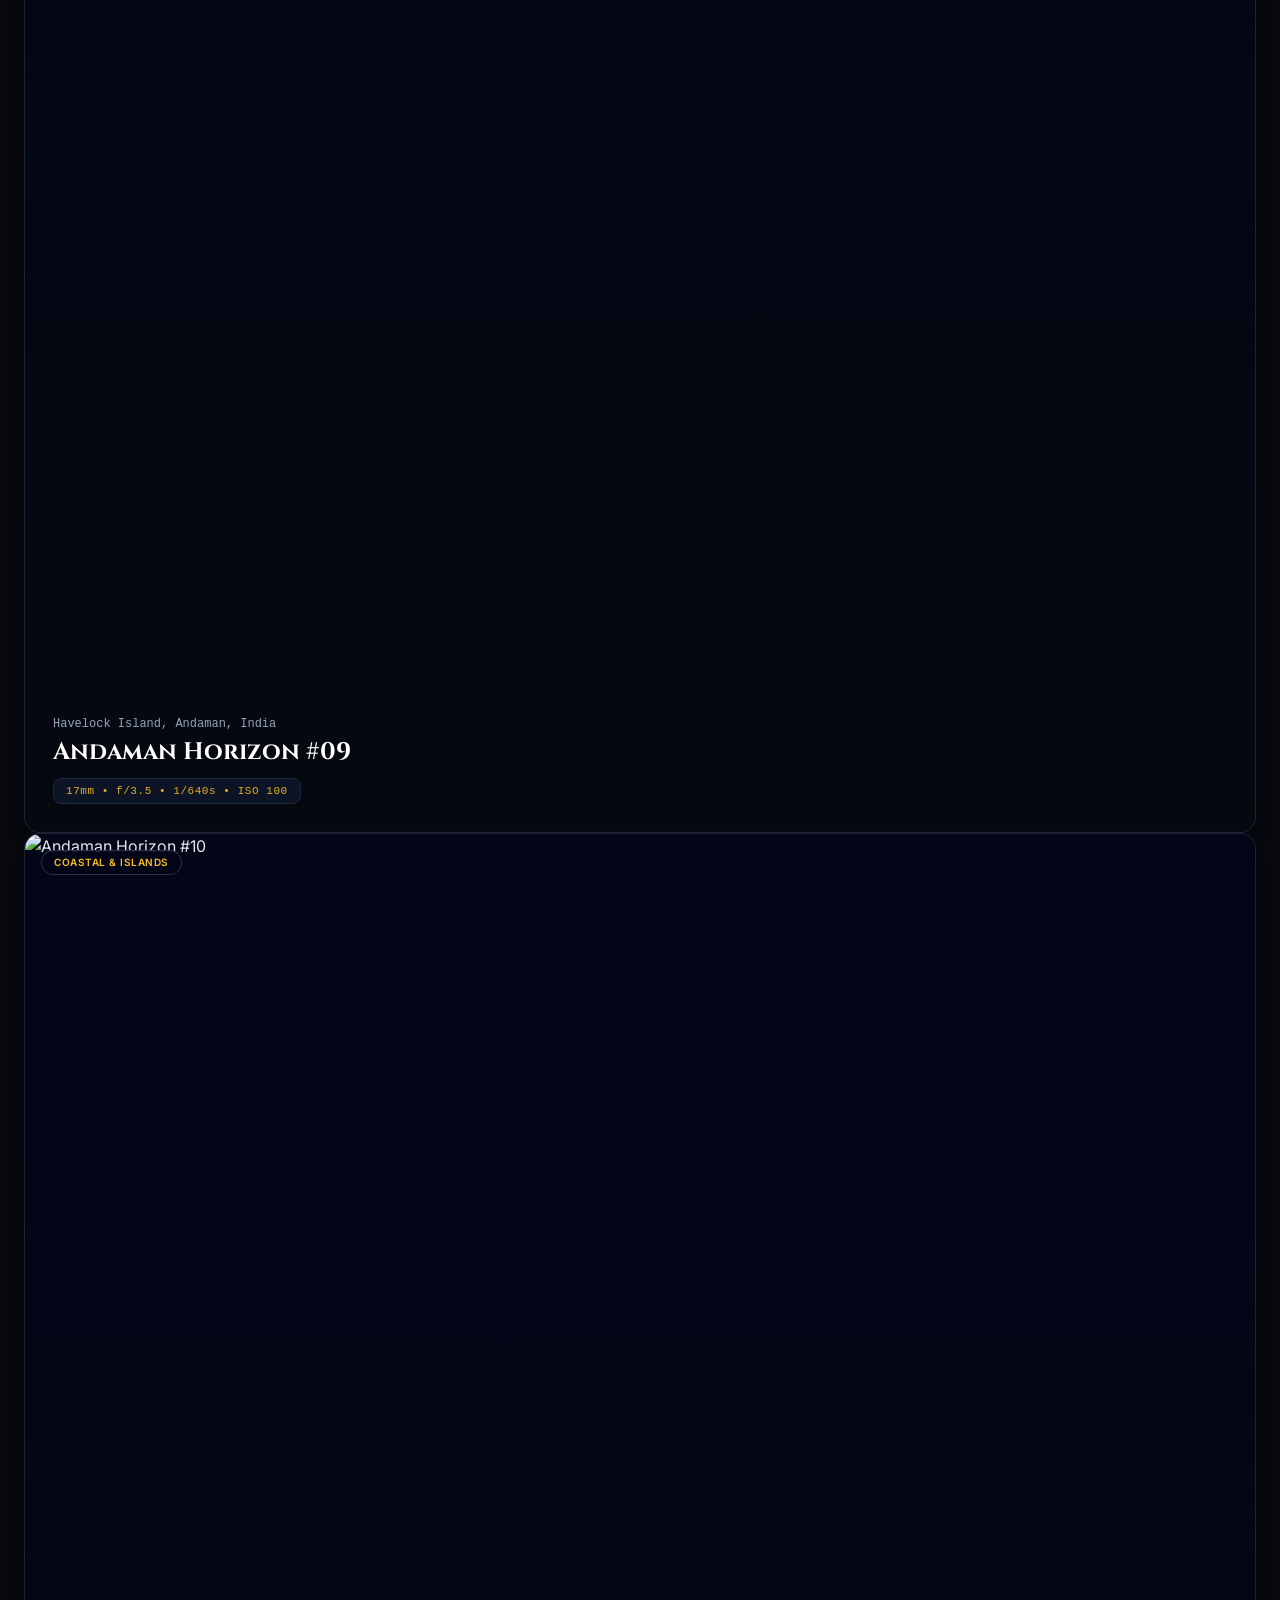
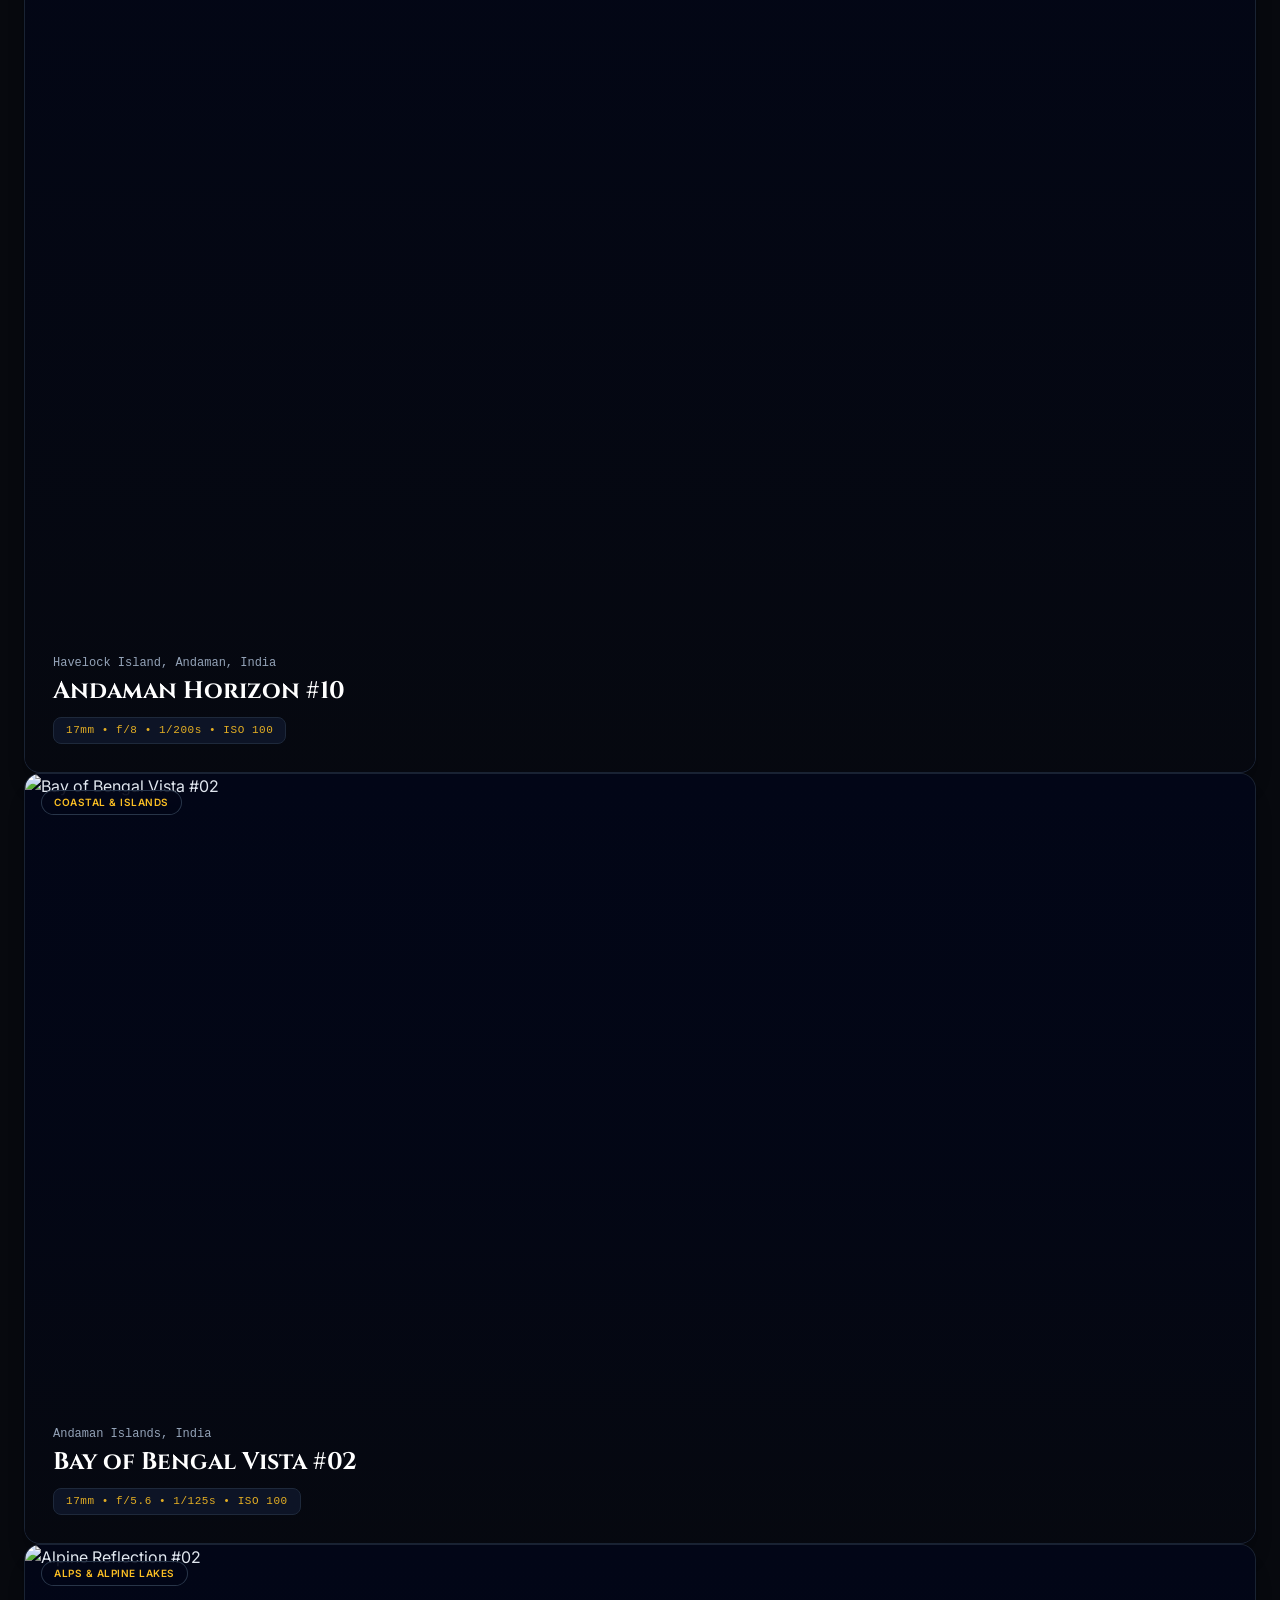
==== commit be2637fc: "perf(photography): eliminate runtime tailwind CDN, compile static bundle, and serve WebP thumbnails" ====
--- a/photography/index.html
+++ b/photography/index.html
@@ -6,12 +6,12 @@
   <meta name="viewport" content="width=device-width, initial-scale=1.0">
   <title>Fine-Art Photography Showcase — Shashikant Prasad</title>
   <meta name="description" content="Dedicated fine-art landscape, horizon and nocturnal photography gallery by Shashikant Prasad. Curated masterworks with verified Sony A7 III EXIF telemetry.">
-  <script src="https://cdn.tailwindcss.com"></script>
   <link rel="icon" type="image/svg+xml" href="favicon.svg">
   <link rel="preconnect" href="https://fonts.googleapis.com">
   <link rel="preconnect" href="https://fonts.gstatic.com" crossorigin>
   <link href="https://fonts.googleapis.com/css2?family=Cinzel:wght@400;600;700&family=Inter:wght@300;400;500;600;700&display=swap" rel="stylesheet">
-  <link rel="stylesheet" href="assets/css/photography-showcase.css?v=20261012_10">
+  <link rel="stylesheet" href="assets/css/photography-bundle.min.css?v=20261012_11">
+  <link rel="preload" as="image" href="assets/images/photography/havelock_island/2026_havelock_island_01_thumb.webp">
   <style>
     body { font-family: 'Inter', sans-serif; }
     .font-cinzel { font-family: 'Cinzel', serif; }
@@ -224,8 +224,8 @@
   </div>
 
   <!-- Scripts -->
-  <script src="assets/js/featured-config.js?v=20261012_10"></script>
-  <script src="assets/js/gallery-data.js?v=20261012_10"></script>
-  <script src="assets/js/gallery.js?v=20261012_10"></script>
+  <script src="assets/js/featured-config.js?v=20261012_11"></script>
+  <script src="assets/js/gallery-data.js?v=20261012_11"></script>
+  <script src="assets/js/gallery.js?v=20261012_11"></script>
 </body>
 </html>
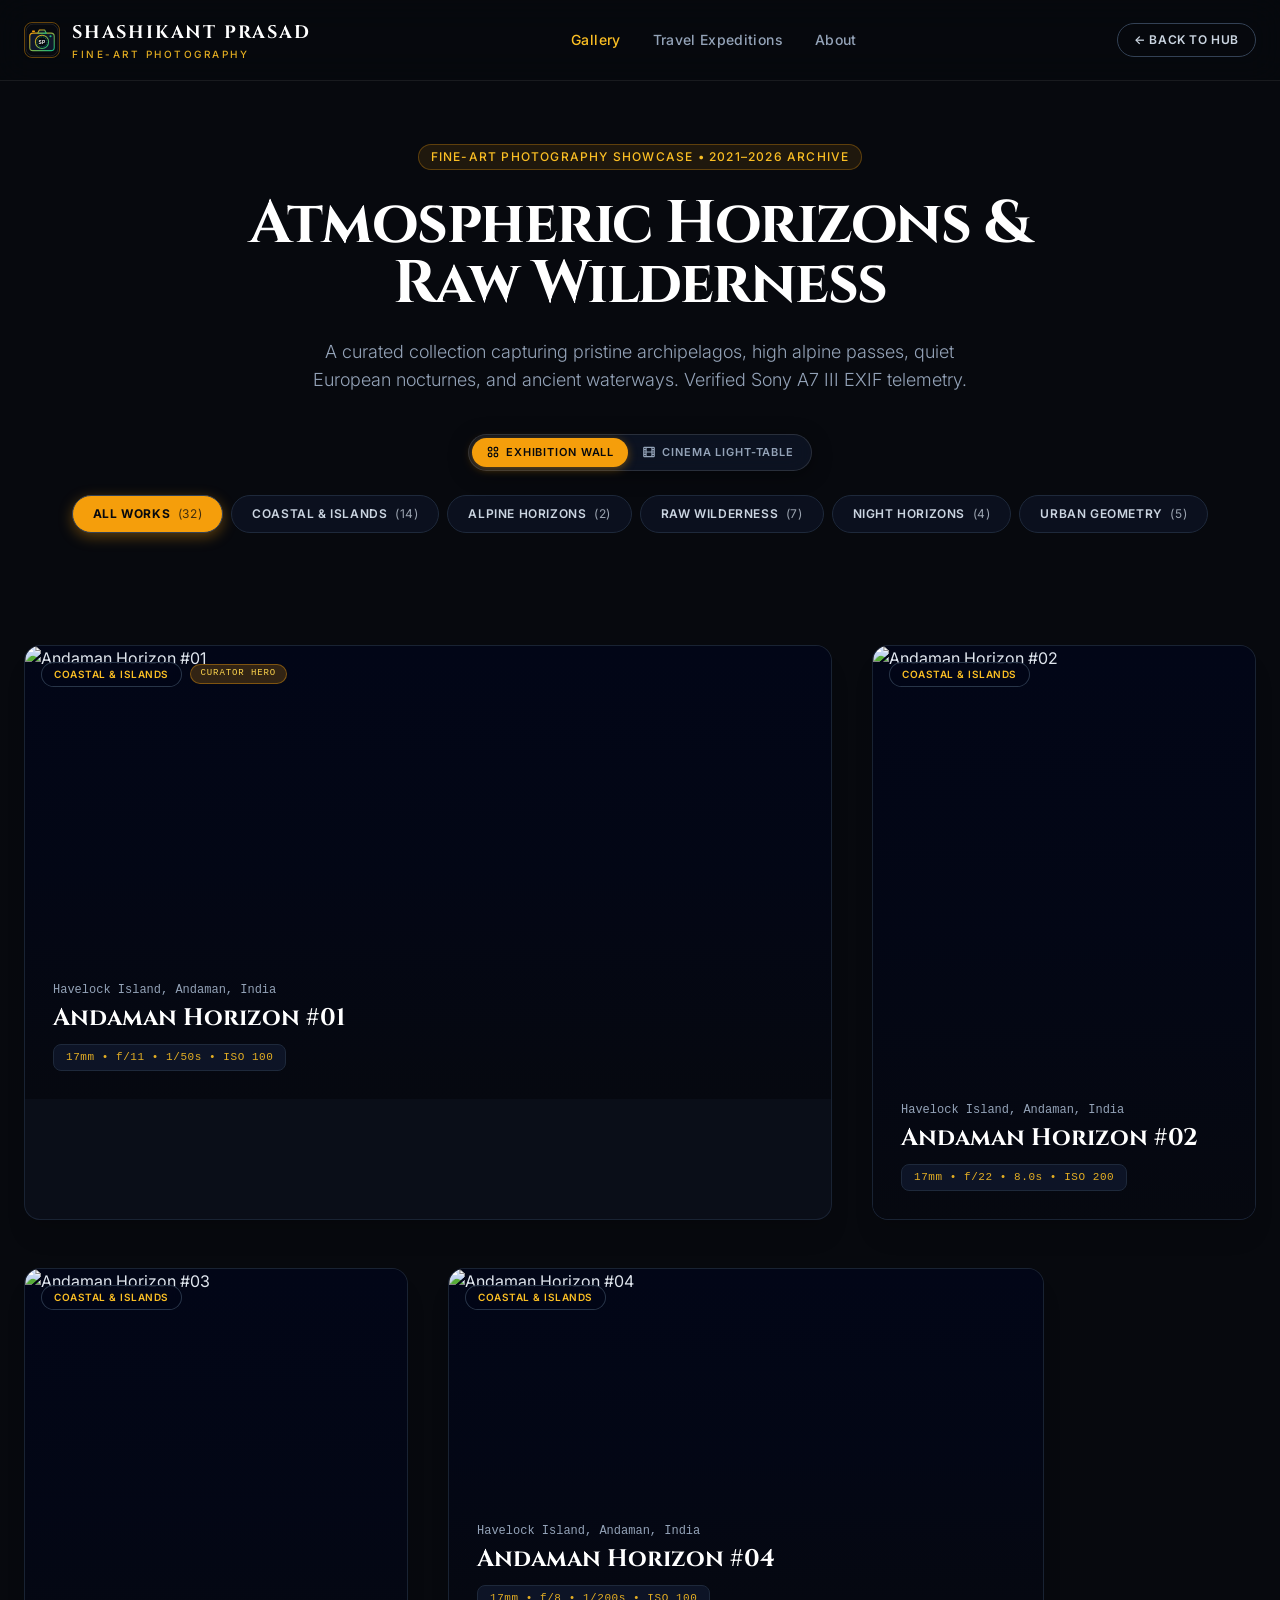
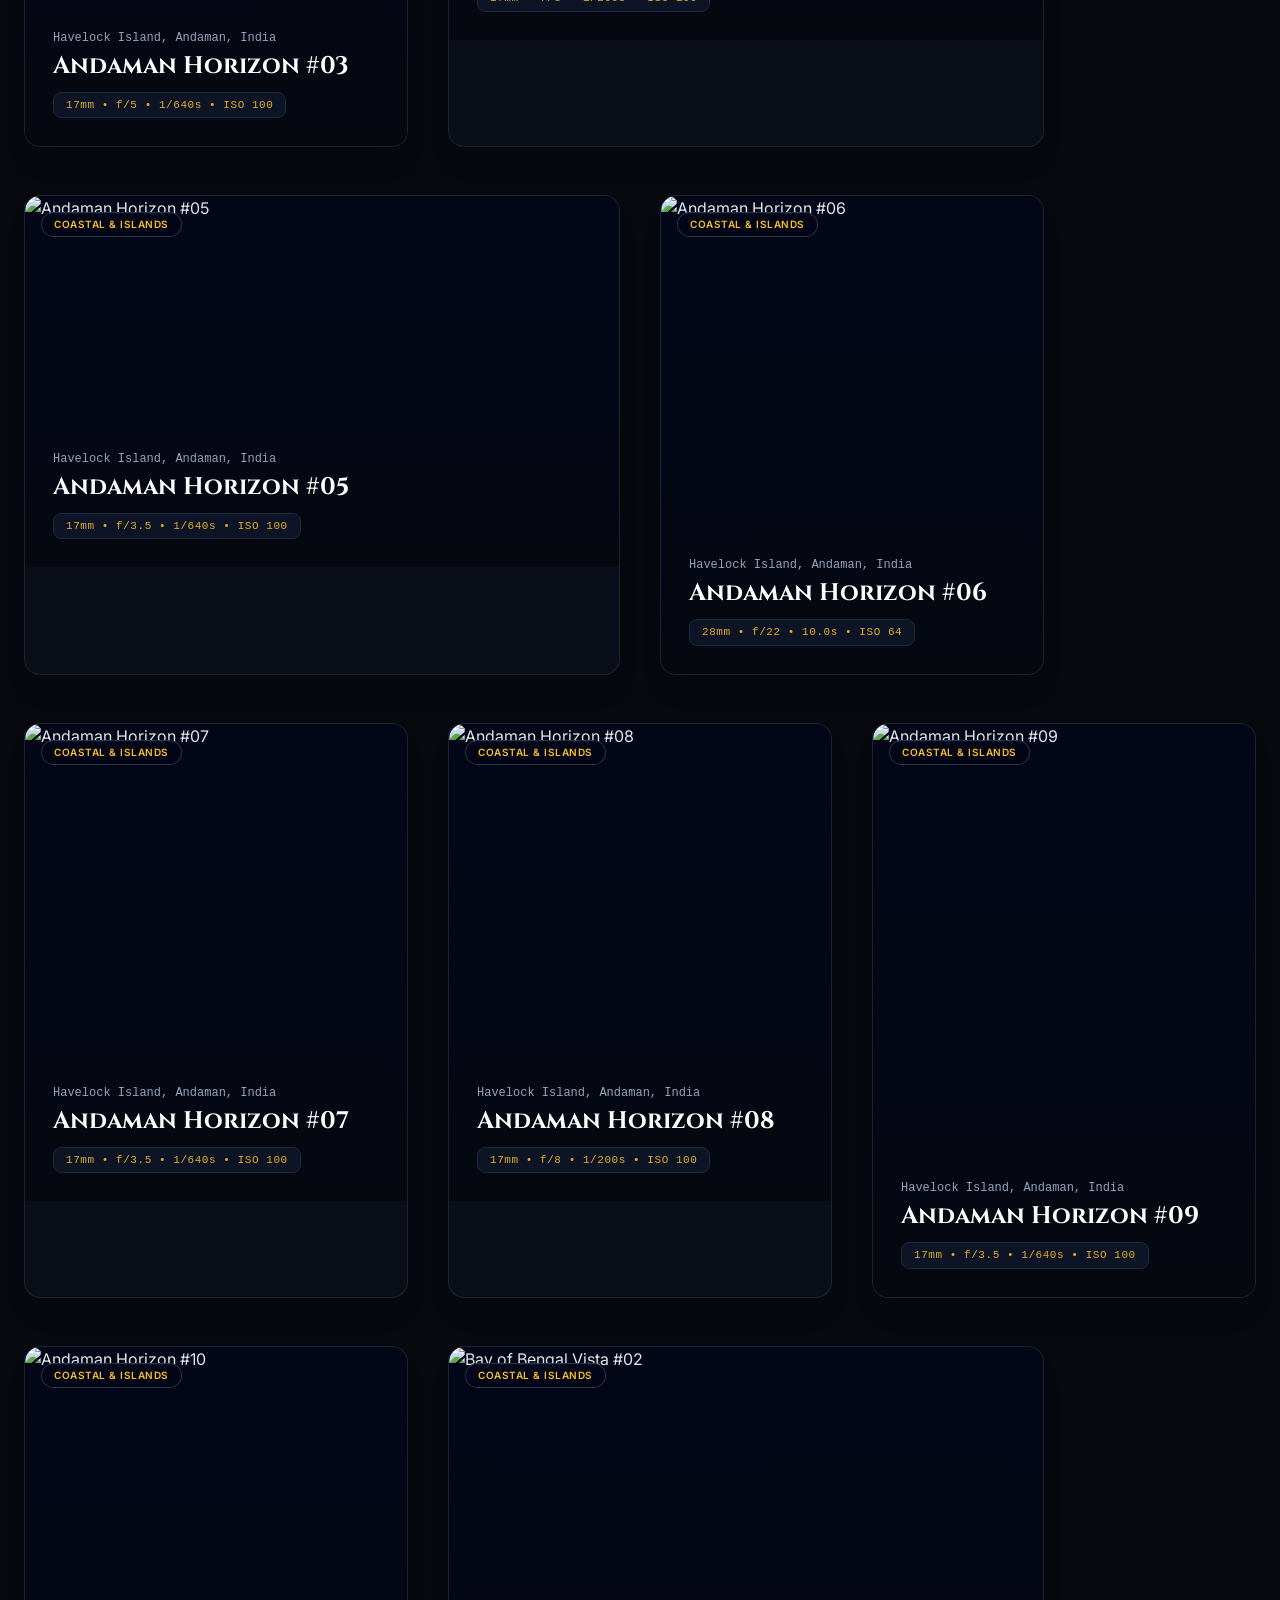
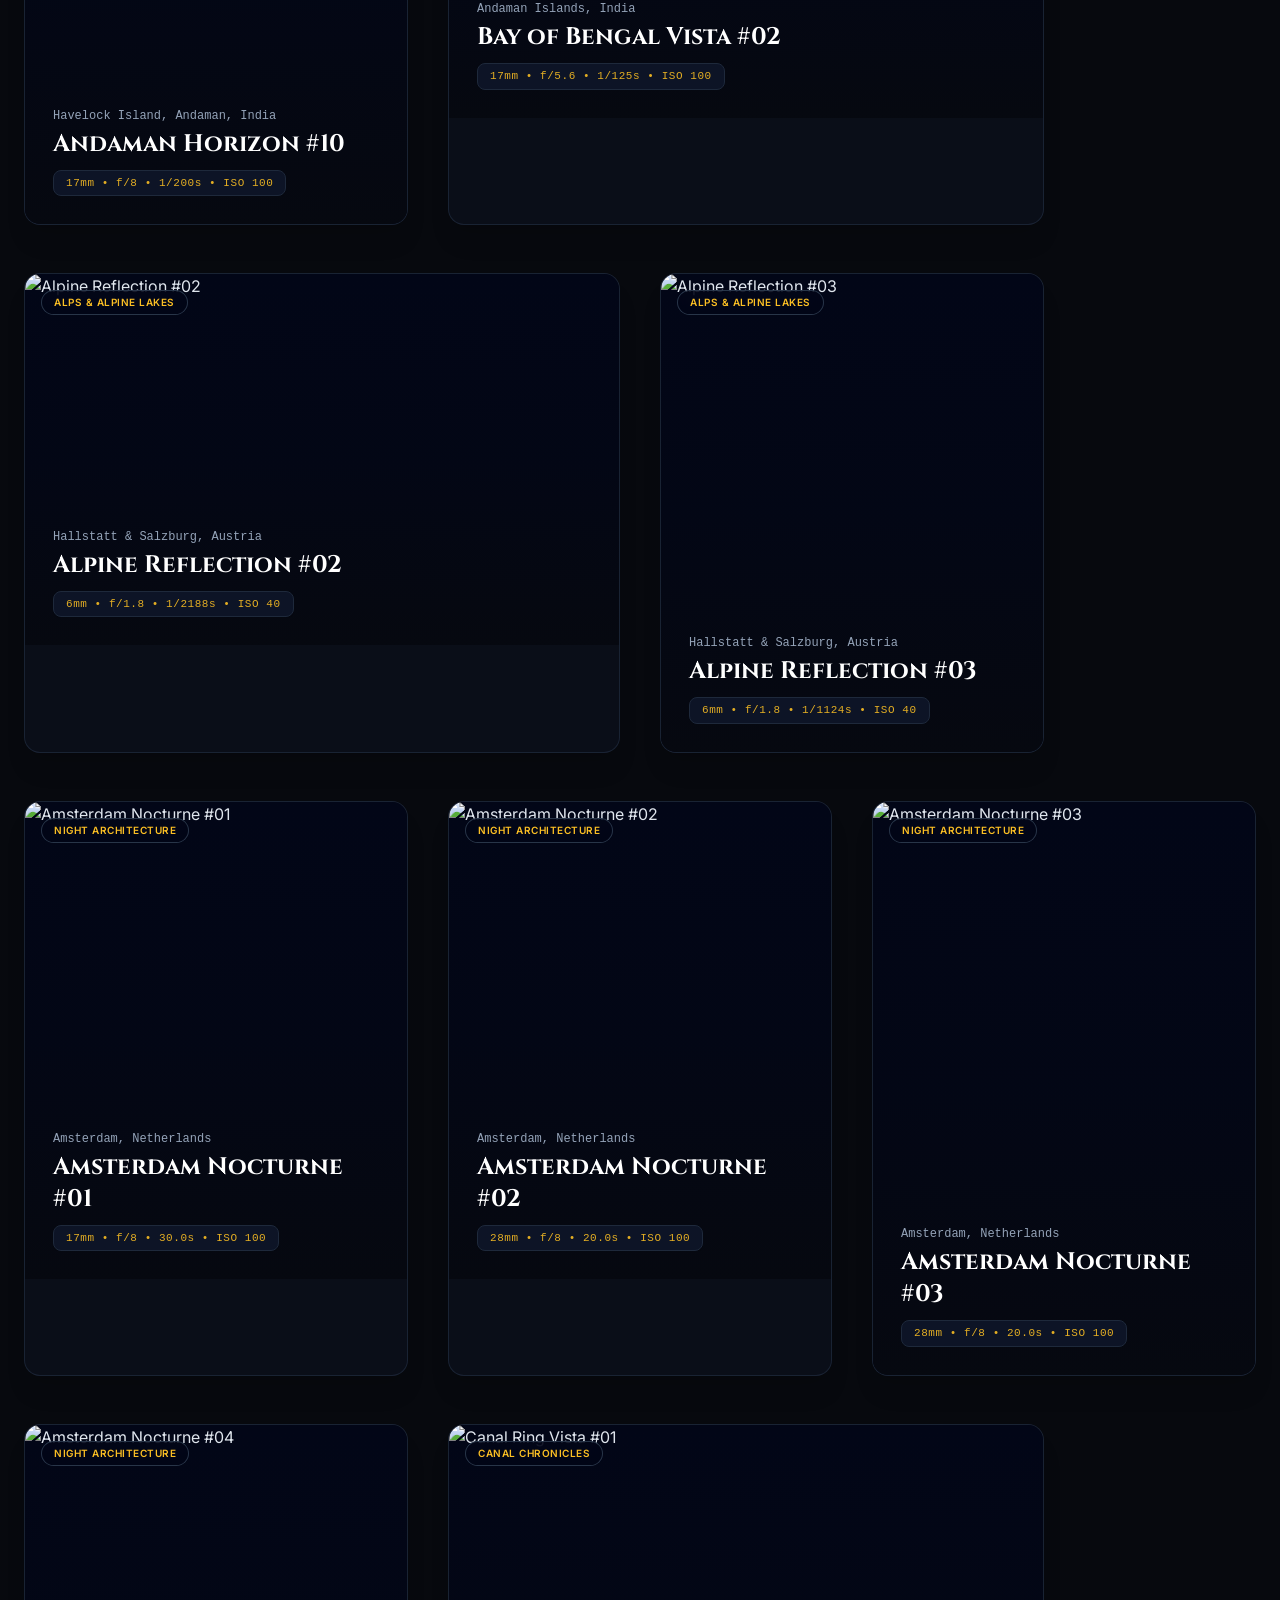
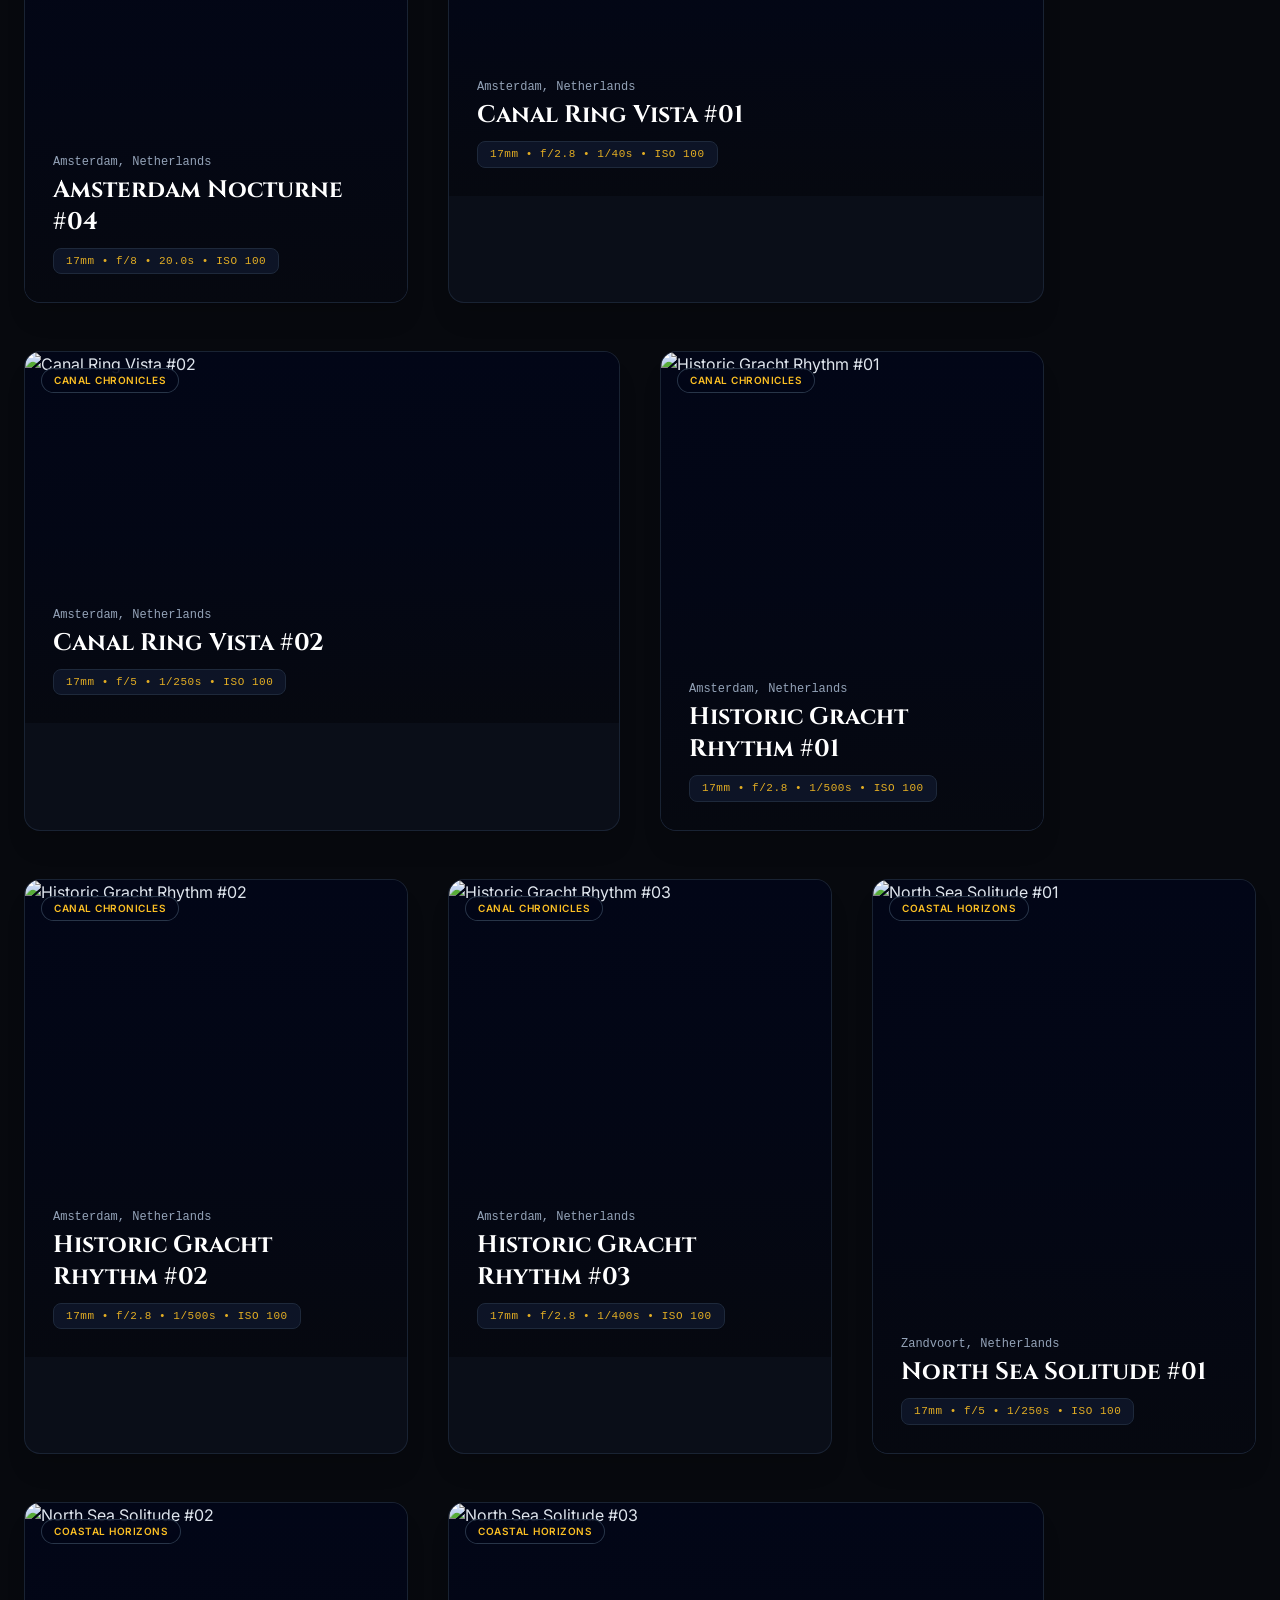
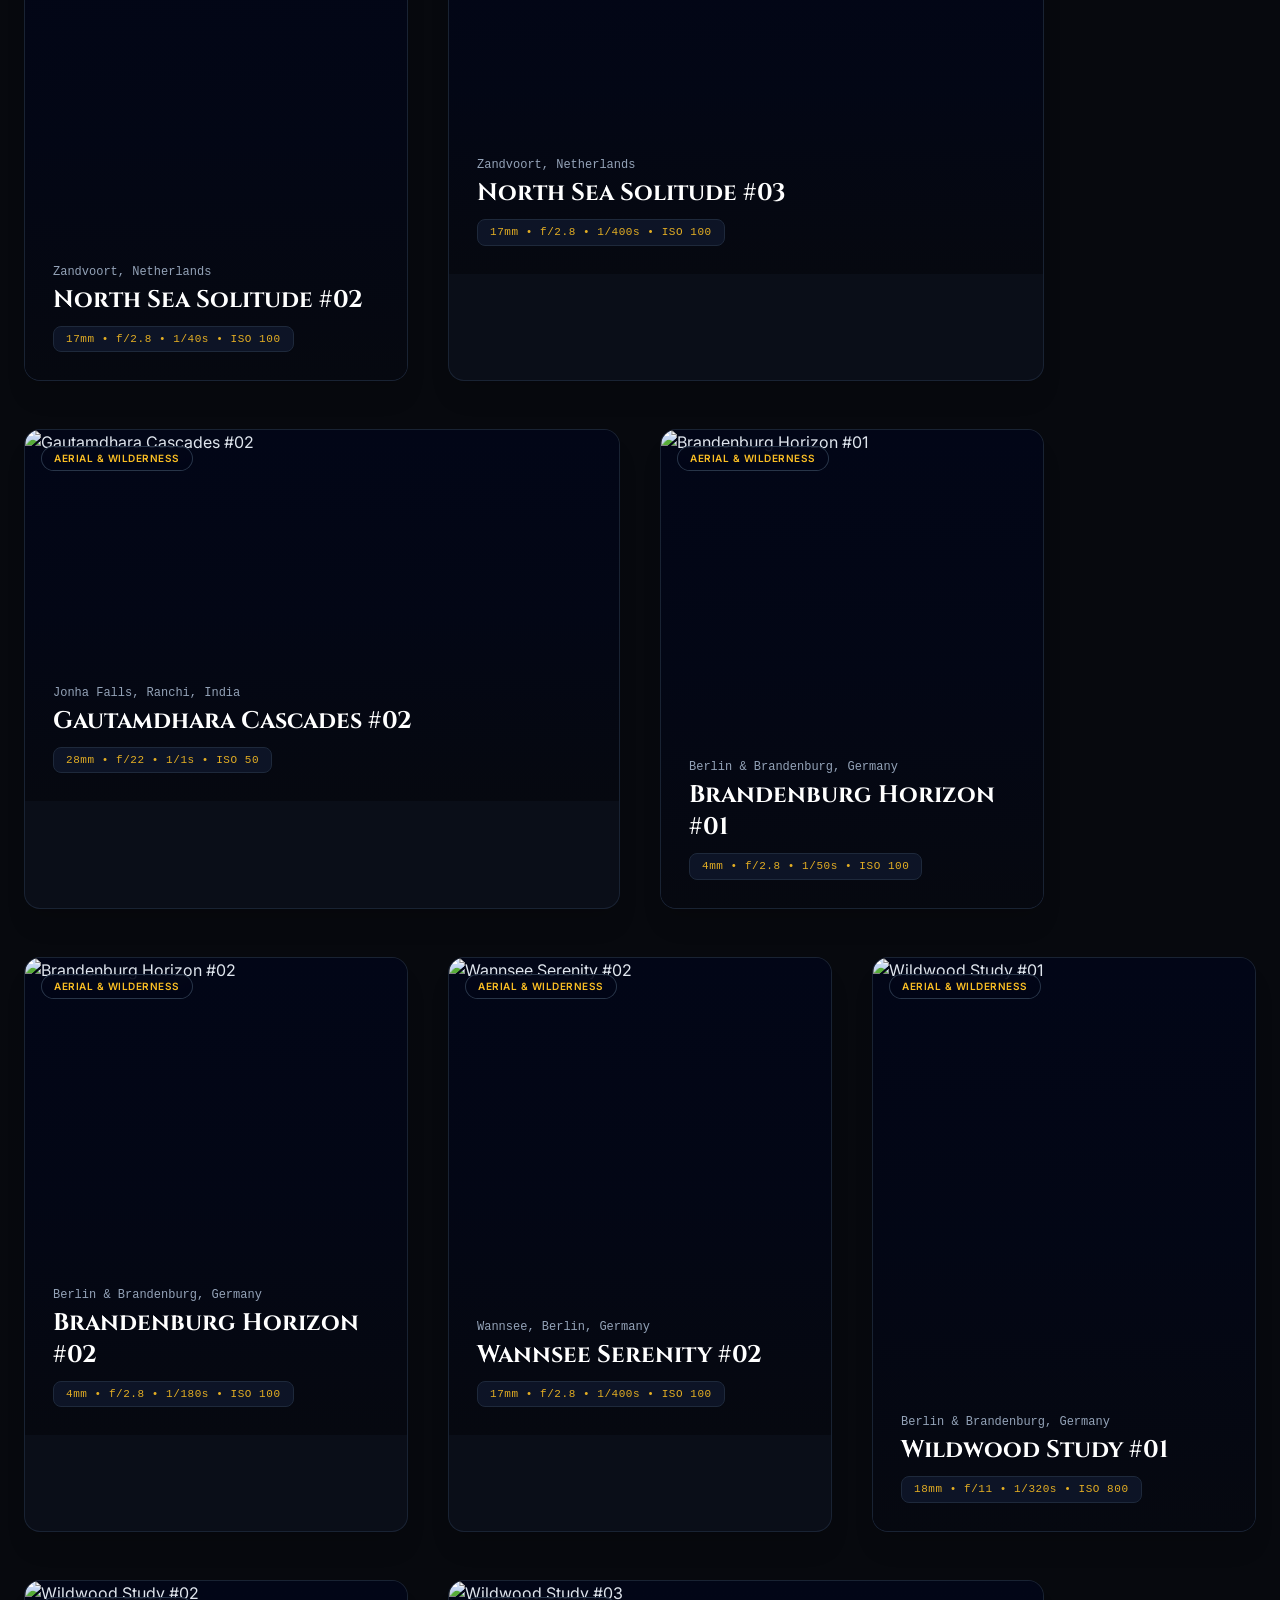
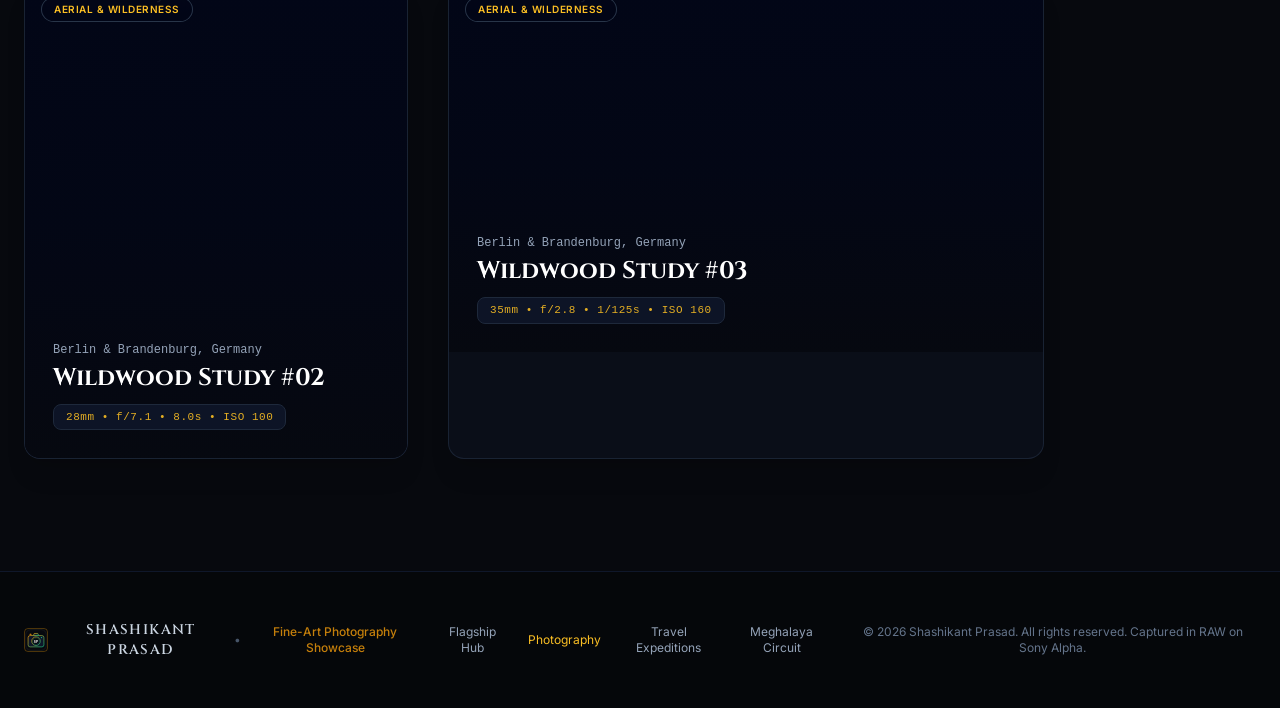
==== commit 706246da: "feat(lightbox): cinema museum fullscreen viewer with ambient backdrop, auto-hiding HUD, proximity ed" ====
--- a/photography/index.html
+++ b/photography/index.html
@@ -10,7 +10,7 @@
   <link rel="preconnect" href="https://fonts.googleapis.com">
   <link rel="preconnect" href="https://fonts.gstatic.com" crossorigin>
   <link href="https://fonts.googleapis.com/css2?family=Cinzel:wght@400;600;700&family=Inter:wght@300;400;500;600;700&display=swap" rel="stylesheet">
-  <link rel="stylesheet" href="assets/css/photography-bundle.min.css?v=20261012_11">
+  <link rel="stylesheet" href="assets/css/photography-master.css?v=20261012_12">
   <link rel="preload" as="image" href="assets/images/photography/havelock_island/2026_havelock_island_01_thumb.webp">
   <style>
     body { font-family: 'Inter', sans-serif; }
@@ -35,17 +35,10 @@
     }
   </style>
 </head>
-<body class="bg-[#07090e] text-slate-200 antialiased min-h-screen flex flex-col selection:bg-amber-500/20 selection:text-amber-300 has-custom-cursor">
-
-  <!-- Ambient Chromatic Canvas Glow -->
-  <canvas id="ambient-glow-canvas"></canvas>
-
-  <!-- Magnetic Custom Cursor -->
-  <div id="custom-cursor-dot" aria-hidden="true"></div>
-  <div id="custom-cursor-ring" aria-hidden="true"></div>
+<body class="bg-[#07090e] text-slate-200 antialiased min-h-screen flex flex-col selection:bg-amber-500/20 selection:text-amber-300">
 
   <!-- Navigation -->
-  <header class="fixed top-0 inset-x-0 z-50 glass-nav">
+  <header class="fixed top-0 inset-x-0 z-40 glass-nav">
     <div class="max-w-7xl mx-auto px-6 h-20 flex items-center justify-between">
       <a href="/" class="flex items-center gap-3 group">
         <img src="favicon.svg" alt="SP Camera" class="w-9 h-9 rounded-lg shadow-sm border border-amber-500/40 group-hover:scale-105 transition-transform">
@@ -156,76 +149,69 @@
     </div>
   </footer>
 
-  <!-- Lightbox Modal (Archival Darkroom Edition) -->
-  <div id="lightbox-modal" class="fixed inset-0 z-50 hidden opacity-0 transition-opacity duration-300 flex items-center justify-center p-3 sm:p-6" role="dialog" aria-modal="true" aria-label="Archival Photo Lightbox">
-    <!-- Backdrop -->
-    <div id="lightbox-backdrop" class="absolute inset-0 bg-[#04060a]/95 backdrop-blur-2xl"></div>
-
-    <!-- Content Container -->
-    <div class="relative z-10 max-w-7xl w-full max-h-[96vh] flex flex-col items-center justify-between">
-      
-      <!-- Top Action Bar -->
-      <div class="w-full flex items-center justify-between pb-3 border-b border-slate-800/80 mb-2">
-        <div class="flex items-center gap-3">
-          <div id="lightbox-counter" class="text-xs font-mono text-amber-400 font-semibold tracking-widest uppercase"></div>
-          <span class="text-slate-600">&bull;</span>
-          <span id="lightbox-zoom-hint" class="hidden sm:inline-block text-[11px] font-mono text-slate-400">Click photo or double-click to 100% zoom</span>
+  <!-- ======================================================================
+       Cinema Museum Fullscreen Lightbox
+       ====================================================================== -->
+  <div id="lightbox-modal" class="hidden opacity-0 transition-opacity duration-300" role="dialog" aria-modal="true" aria-label="Fullscreen Museum Showcase">
+    
+    <!-- Ambient Blurred Mirror Backdrop Layer -->
+    <div id="lightbox-ambient-backdrop"></div>
+    <div id="lightbox-vignette"></div>
+
+    <!-- Top HUD: Counter, Title, Close -->
+    <div id="lightbox-hud-top" class="lightbox-hud">
+      <div class="flex items-center gap-4">
+        <span id="lightbox-counter" class="text-xs font-mono font-bold text-amber-400 tracking-widest uppercase px-3 py-1 rounded bg-black/60 border border-amber-500/30 backdrop-blur-md"></span>
+        <div class="flex flex-col">
+          <h2 id="lightbox-title" class="font-cinzel text-lg sm:text-xl font-bold text-white leading-tight drop-shadow-md">Andaman Horizon</h2>
+          <span id="lightbox-location" class="text-xs text-slate-300 font-mono drop-shadow">Havelock Island, Andaman</span>
         </div>
-        <div class="flex items-center gap-2">
-          <button id="lightbox-zoom-toggle" class="px-3 py-1.5 rounded-full bg-slate-900 border border-slate-800 text-xs font-mono text-slate-300 hover:text-white hover:border-amber-500/50 transition-all flex items-center gap-1.5" title="Toggle 1:1 Pixel Zoom">
-            <svg class="w-3.5 h-3.5 text-amber-400" fill="none" stroke="currentColor" viewBox="0 0 24 24"><path stroke-linecap="round" stroke-linejoin="round" stroke-width="2" d="M21 21l-6-6m2-5a7 7 0 11-14 0 7 7 0 0114 0zM10 7v3m0 0v3m0-3h3m-3 0H7"/></svg>
-            <span id="zoom-btn-label">100% Zoom</span>
-          </button>
-          <button id="lightbox-close" class="p-2 rounded-full bg-slate-900 border border-slate-800 text-slate-300 hover:text-white hover:border-amber-500/50 transition-all" aria-label="Close modal">
-            <svg class="w-5 h-5" fill="none" stroke="currentColor" viewBox="0 0 24 24"><path stroke-linecap="round" stroke-linejoin="round" stroke-width="2" d="M6 18L18 6M6 6l12 12"/></svg>
-          </button>
+      </div>
+      <button id="lightbox-close" class="p-3 rounded-full bg-black/60 border border-white/20 text-slate-200 hover:text-white hover:border-amber-400 transition-all backdrop-blur-md" aria-label="Close Fullscreen (Esc)">
+        <svg class="w-5 h-5" fill="none" stroke="currentColor" viewBox="0 0 24 24"><path stroke-linecap="round" stroke-linejoin="round" stroke-width="2.5" d="M6 18L18 6M6 6l12 12"/></svg>
+      </button>
+    </div>
+
+    <!-- Center Stage Image -->
+    <div id="lightbox-stage">
+      <img id="lightbox-image" src="" alt="" class="select-none" />
+    </div>
+
+    <!-- Proximity Left Navigation Edge Zone -->
+    <div id="edge-zone-left" class="edge-nav-zone zone-left" title="Previous Photo (Left Arrow)">
+      <button id="lightbox-prev" class="edge-nav-btn" aria-label="Previous Photo">
+        <svg class="w-6 h-6" fill="none" stroke="currentColor" viewBox="0 0 24 24"><path stroke-linecap="round" stroke-linejoin="round" stroke-width="2.5" d="M15 19l-7-7 7-7"/></svg>
+      </button>
+    </div>
+
+    <!-- Proximity Right Navigation Edge Zone -->
+    <div id="edge-zone-right" class="edge-nav-zone zone-right" title="Next Photo (Right Arrow)">
+      <button id="lightbox-next" class="edge-nav-btn" aria-label="Next Photo">
+        <svg class="w-6 h-6" fill="none" stroke="currentColor" viewBox="0 0 24 24"><path stroke-linecap="round" stroke-linejoin="round" stroke-width="2.5" d="M9 5l7 7-7 7"/></svg>
+      </button>
+    </div>
+
+    <!-- Bottom HUD: EXIF Telemetry, Story & Docked Filmstrip -->
+    <div id="lightbox-hud-bottom" class="lightbox-hud">
+      <div class="flex flex-col sm:flex-row sm:items-center justify-between gap-3 max-w-6xl mx-auto w-full">
+        <p id="lightbox-story" class="text-xs text-slate-300 font-light max-w-2xl leading-relaxed drop-shadow truncate sm:whitespace-normal">
+          Untouched horizons and ancient coastal driftwood.
+        </p>
+        <div id="lightbox-exif" class="px-3.5 py-1.5 rounded-lg bg-black/70 border border-slate-700/80 text-[11px] font-mono text-amber-300 tracking-wider shadow-lg backdrop-blur-md self-start sm:self-auto">
+          SONY ILCE-7M3 &bull; 17mm &bull; f/11 &bull; 1/50s &bull; ISO 100
         </div>
       </div>
 
-      <!-- Navigation Arrows -->
-      <button id="lightbox-prev" class="absolute left-2 sm:left-4 top-1/2 -translate-y-1/2 p-3.5 rounded-full bg-slate-950/80 border border-slate-800 text-slate-300 hover:text-white hover:border-amber-500/50 hover:bg-slate-900 transition-all z-20 shadow-2xl backdrop-blur-md" aria-label="Previous photo">
-        <svg class="w-5 h-5" fill="none" stroke="currentColor" viewBox="0 0 24 24"><path stroke-linecap="round" stroke-linejoin="round" stroke-width="2" d="M15 19l-7-7 7-7"/></svg>
-      </button>
-      <button id="lightbox-next" class="absolute right-2 sm:right-4 top-1/2 -translate-y-1/2 p-3.5 rounded-full bg-slate-950/80 border border-slate-800 text-slate-300 hover:text-white hover:border-amber-500/50 hover:bg-slate-900 transition-all z-20 shadow-2xl backdrop-blur-md" aria-label="Next photo">
-        <svg class="w-5 h-5" fill="none" stroke="currentColor" viewBox="0 0 24 24"><path stroke-linecap="round" stroke-linejoin="round" stroke-width="2" d="M9 5l7 7-7 7"/></svg>
-      </button>
-
-      <!-- Central Image Viewport -->
-      <div id="lightbox-viewport" class="relative flex-1 w-full flex items-center justify-center overflow-hidden my-auto py-2 min-h-[50vh]">
-        <img id="lightbox-image" src="" alt="" class="lightbox-zoomable max-h-[58vh] max-w-full object-contain rounded-xl shadow-2xl transition-all duration-300 select-none" />
-      </div>
-
-      <!-- Bottom Filmstrip Scrubber Strip -->
-      <div class="w-full px-2 py-1 overflow-hidden border-t border-slate-900/80">
-        <div id="lightbox-filmstrip" class="lightbox-filmstrip-strip">
-          <!-- Thumbnail buttons dynamically injected -->
-        </div>
-      </div>
-
-      <!-- Bottom Metadata Panel -->
-      <div class="w-full mt-2 p-4 sm:p-5 rounded-2xl bg-slate-950/90 border border-slate-800/80 backdrop-blur-md flex flex-col md:flex-row md:items-center justify-between gap-4">
-        <div class="flex-1">
-          <div class="flex items-center gap-3 mb-1">
-            <span id="lightbox-category" class="text-[10px] font-semibold tracking-widest uppercase text-amber-400">Coastal &amp; Islands</span>
-            <span class="text-slate-600">&bull;</span>
-            <span id="lightbox-location" class="text-xs text-slate-400">Havelock Island, Andaman</span>
-          </div>
-          <h2 id="lightbox-title" class="font-cinzel text-lg sm:text-xl text-white font-bold mb-1">Andaman Horizon #01</h2>
-          <p id="lightbox-story" class="text-xs text-slate-400 font-light max-w-3xl leading-relaxed">Untouched turquoise horizons, tropical sunset gradients, and ancient coastal driftwood.</p>
-        </div>
-        
-        <div class="flex items-center">
-          <div id="lightbox-exif" class="px-4 py-2.5 rounded-xl bg-slate-900 border border-slate-800 text-xs font-mono text-amber-300/90 tracking-wider shadow-inner">
-            Sony ILCE-7M3 &bull; 17mm &bull; f/11 &bull; 1/50s &bull; ISO 100
-          </div>
-        </div>
+      <!-- Docked Filmstrip Scrubber -->
+      <div id="lightbox-filmstrip" class="hud-filmstrip-strip max-w-5xl mx-auto w-full">
+        <!-- Thumbnail buttons injected dynamically -->
       </div>
     </div>
   </div>
 
   <!-- Scripts -->
-  <script src="assets/js/featured-config.js?v=20261012_11"></script>
-  <script src="assets/js/gallery-data.js?v=20261012_11"></script>
-  <script src="assets/js/gallery.js?v=20261012_11"></script>
+  <script src="assets/js/featured-config.js?v=20261012_12"></script>
+  <script src="assets/js/gallery-data.js?v=20261012_12"></script>
+  <script src="assets/js/gallery.js?v=20261012_12"></script>
 </body>
 </html>
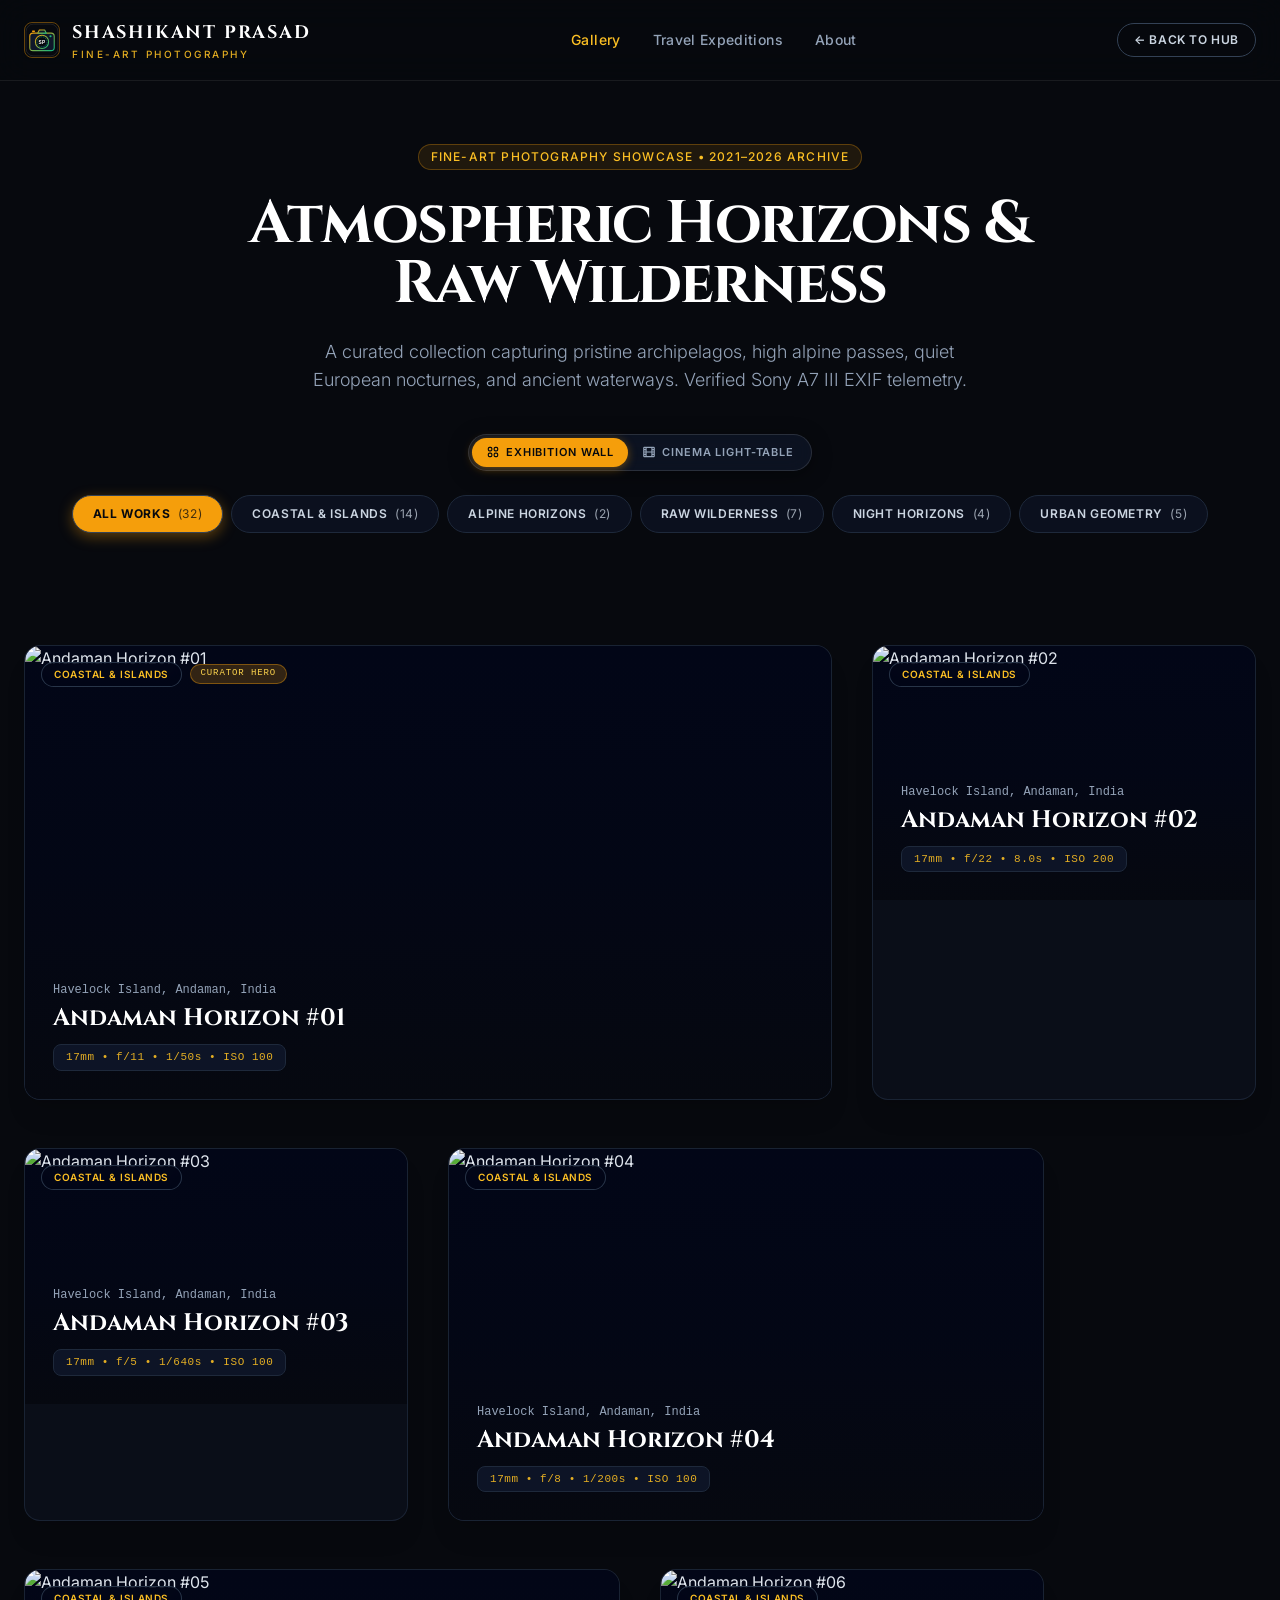
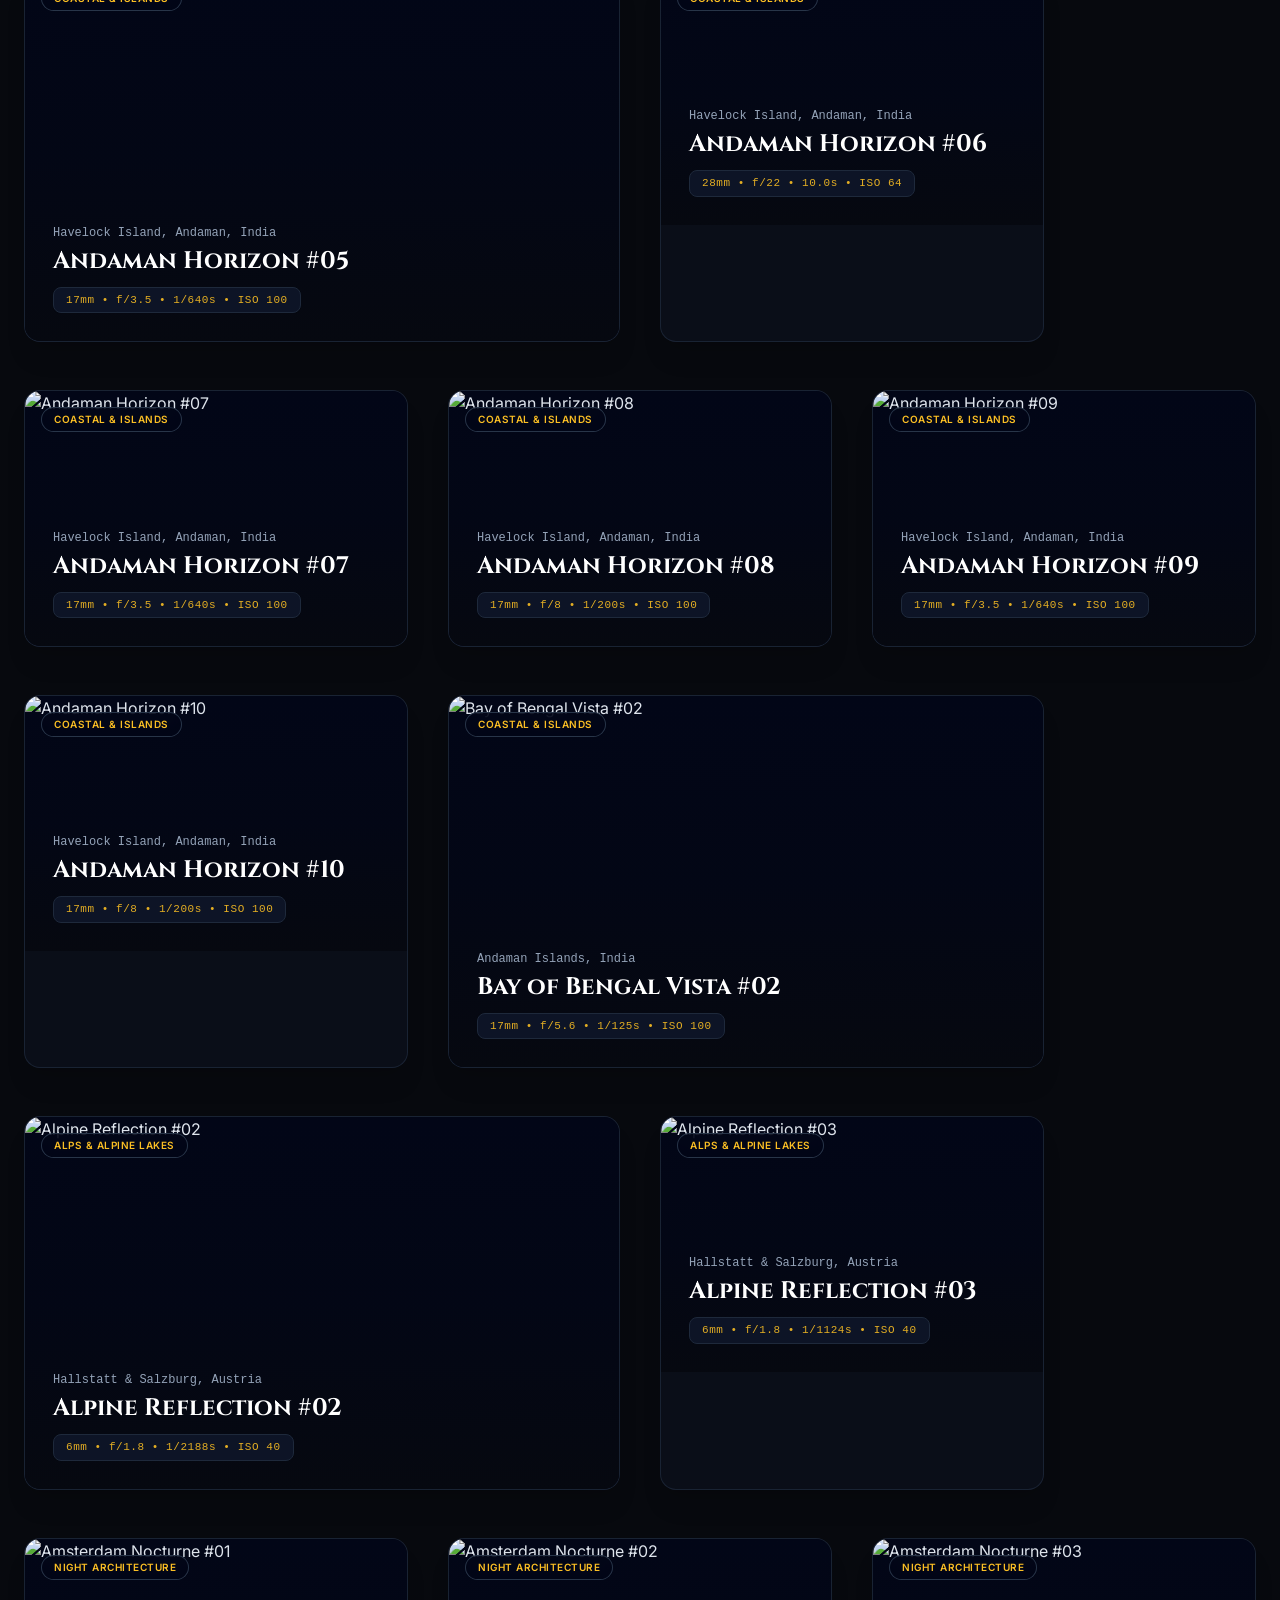
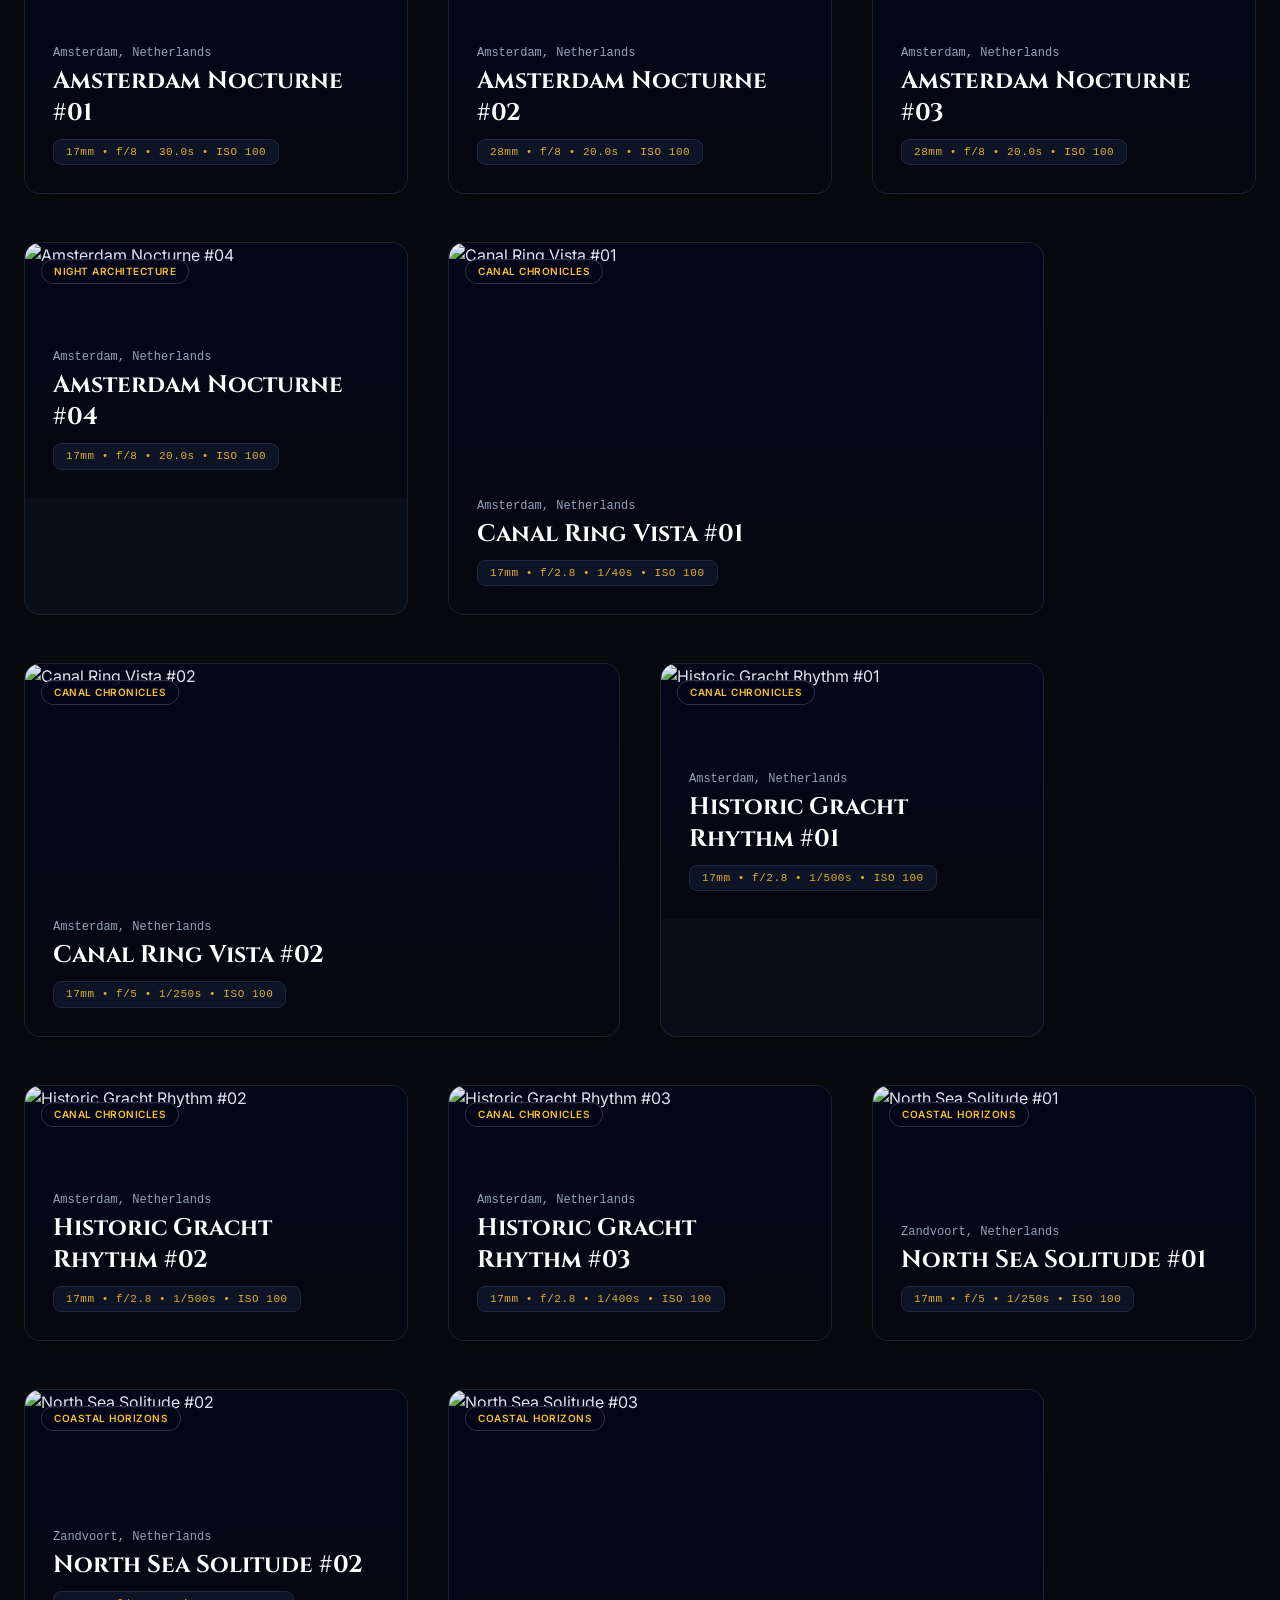
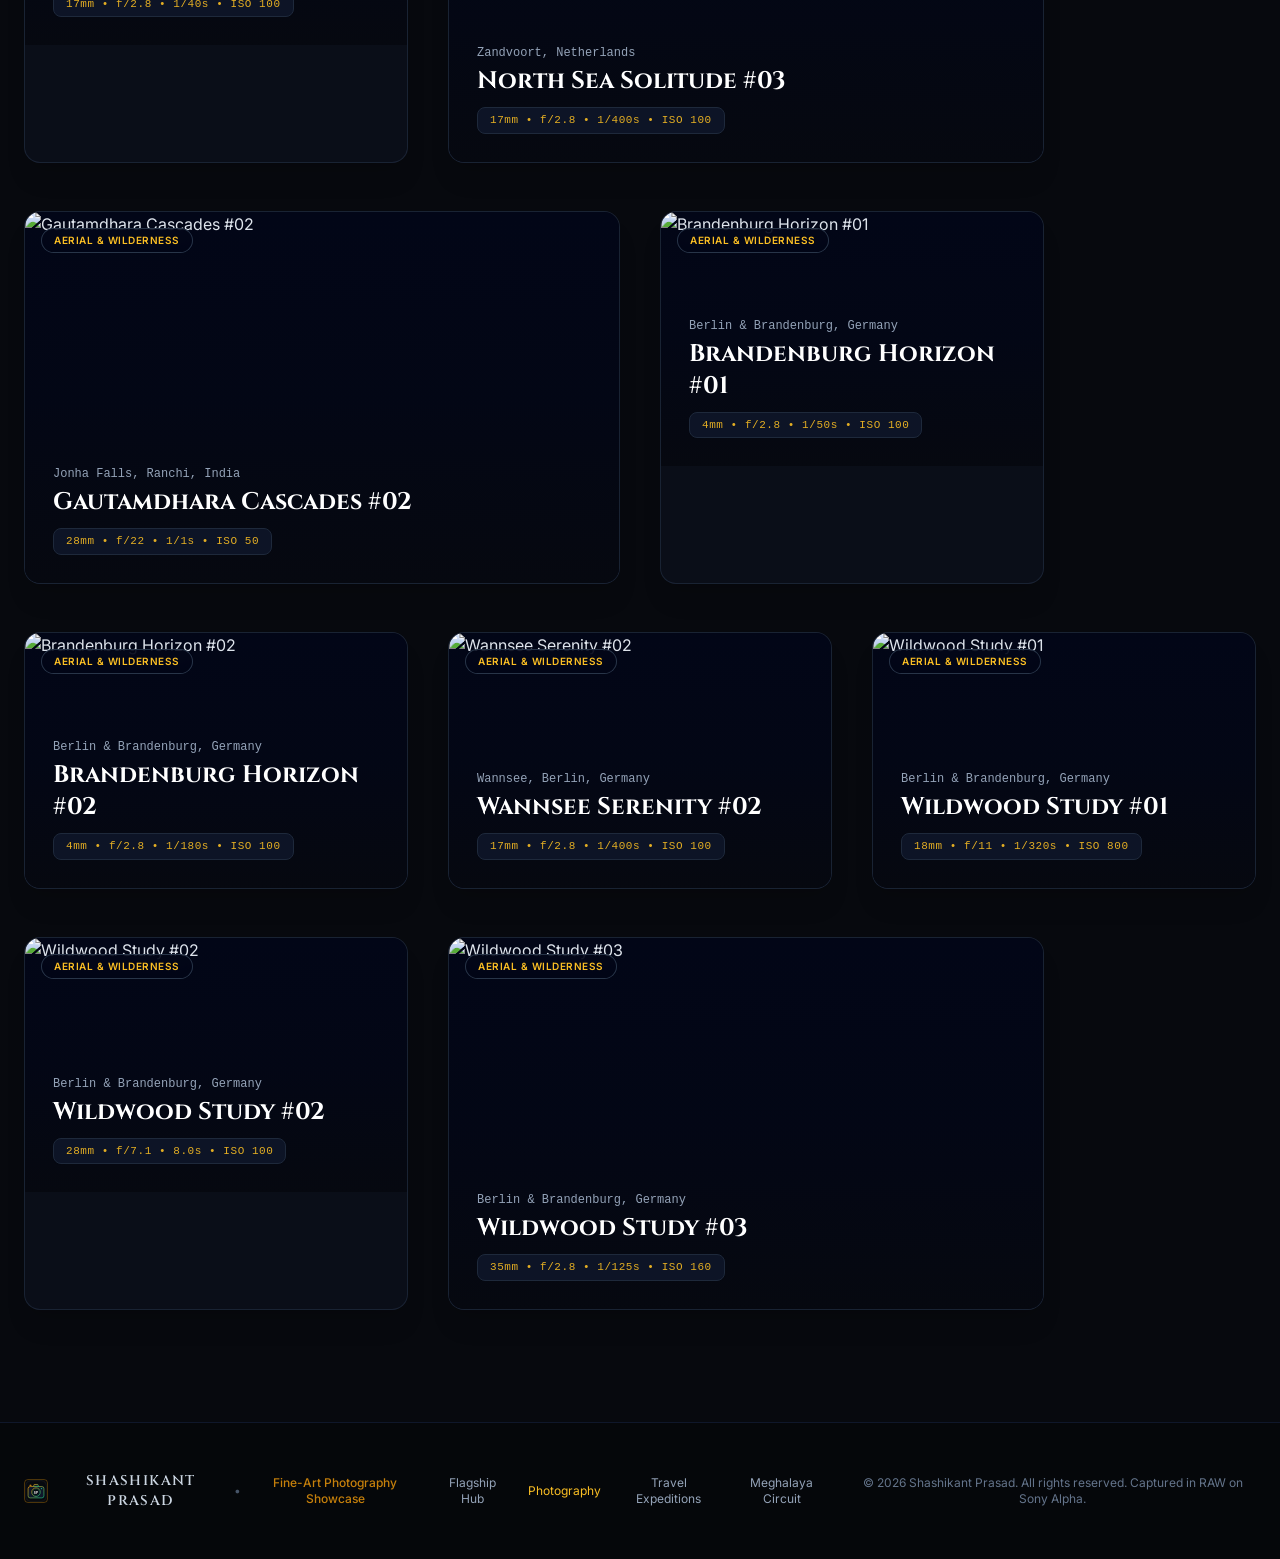
==== commit a1244ced: "fix(gallery): activate museum cinema lightbox and calibrate 3:2 aspect ratios" ====
--- a/photography/index.html
+++ b/photography/index.html
@@ -10,7 +10,7 @@
   <link rel="preconnect" href="https://fonts.googleapis.com">
   <link rel="preconnect" href="https://fonts.gstatic.com" crossorigin>
   <link href="https://fonts.googleapis.com/css2?family=Cinzel:wght@400;600;700&family=Inter:wght@300;400;500;600;700&display=swap" rel="stylesheet">
-  <link rel="stylesheet" href="assets/css/photography-master.css?v=20261012_12">
+  <link rel="stylesheet" href="assets/css/photography-master.css?v=20261012_13">
   <link rel="preload" as="image" href="assets/images/photography/havelock_island/2026_havelock_island_01_thumb.webp">
   <style>
     body { font-family: 'Inter', sans-serif; }
@@ -210,8 +210,8 @@
   </div>
 
   <!-- Scripts -->
-  <script src="assets/js/featured-config.js?v=20261012_12"></script>
-  <script src="assets/js/gallery-data.js?v=20261012_12"></script>
-  <script src="assets/js/gallery.js?v=20261012_12"></script>
+  <script src="assets/js/featured-config.js?v=20261012_13"></script>
+  <script src="assets/js/gallery-data.js?v=20261012_13"></script>
+  <script src="assets/js/gallery.js?v=20261012_13"></script>
 </body>
 </html>
